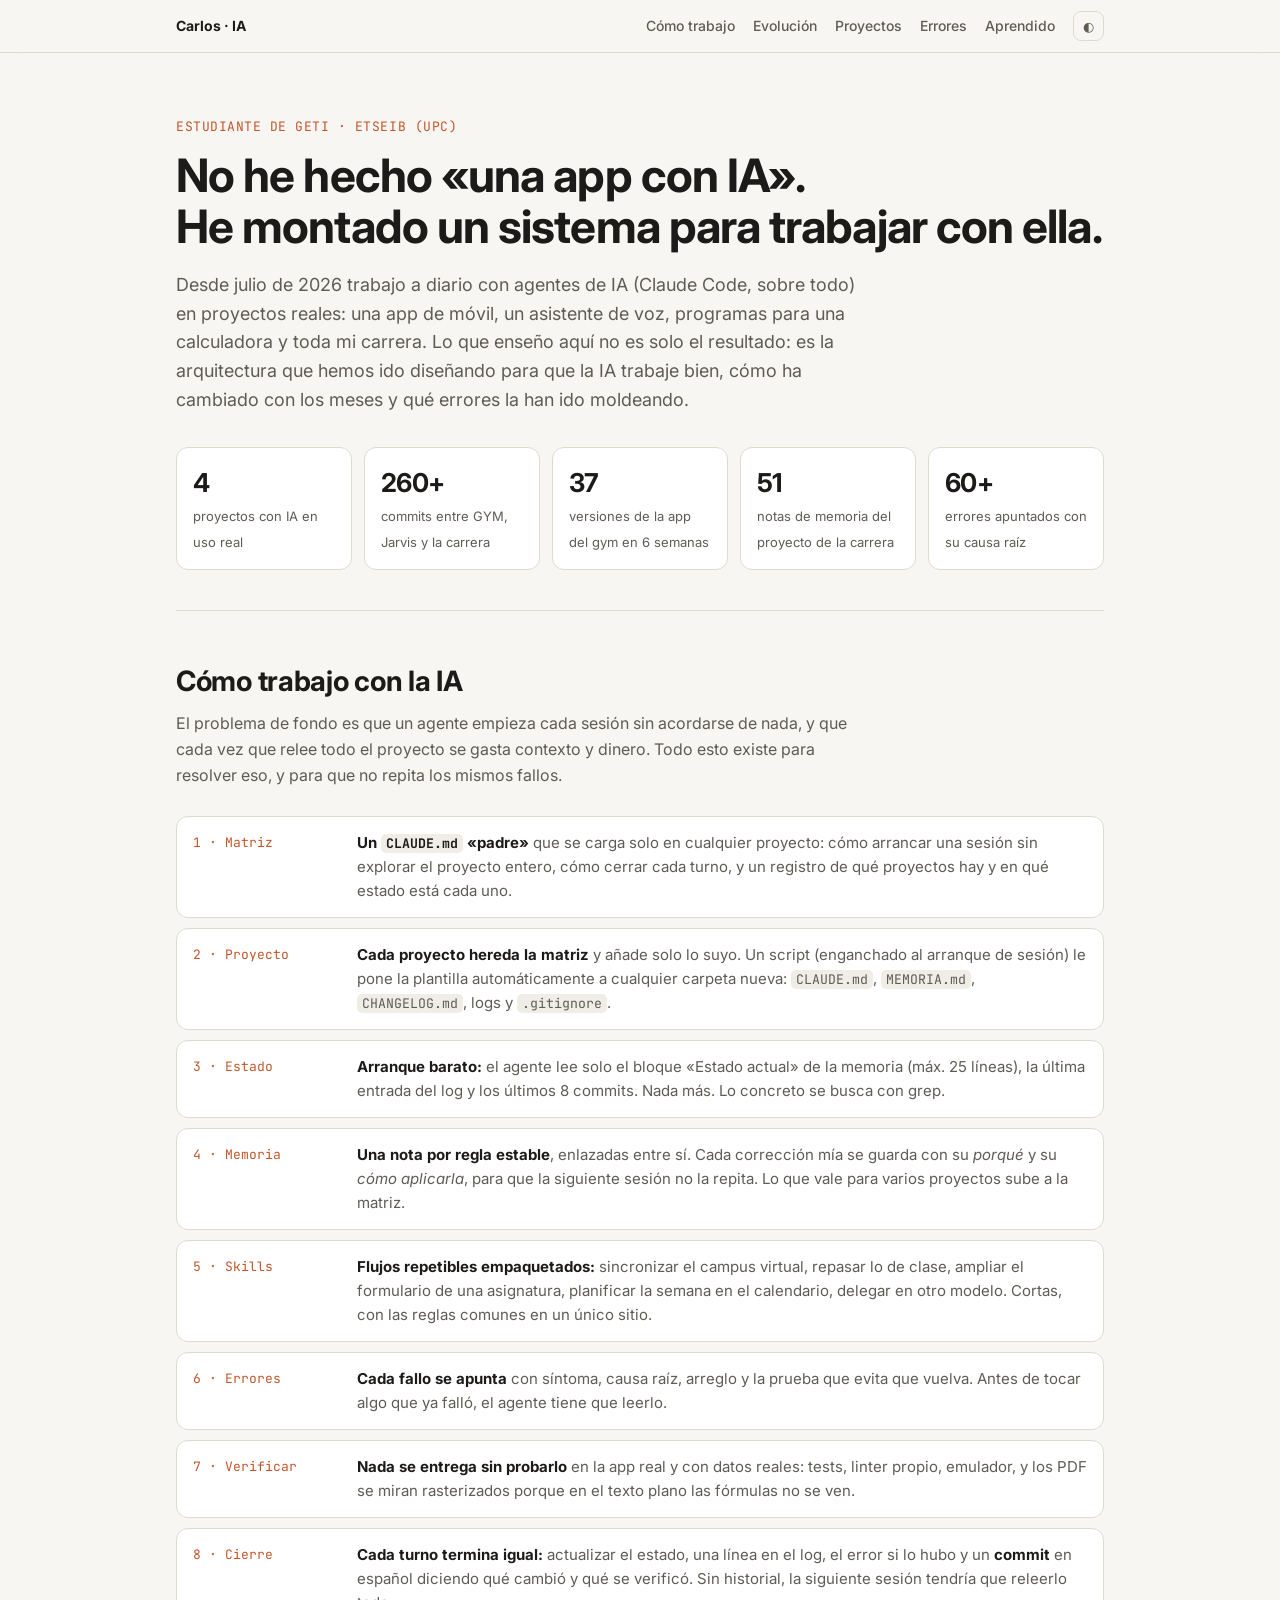
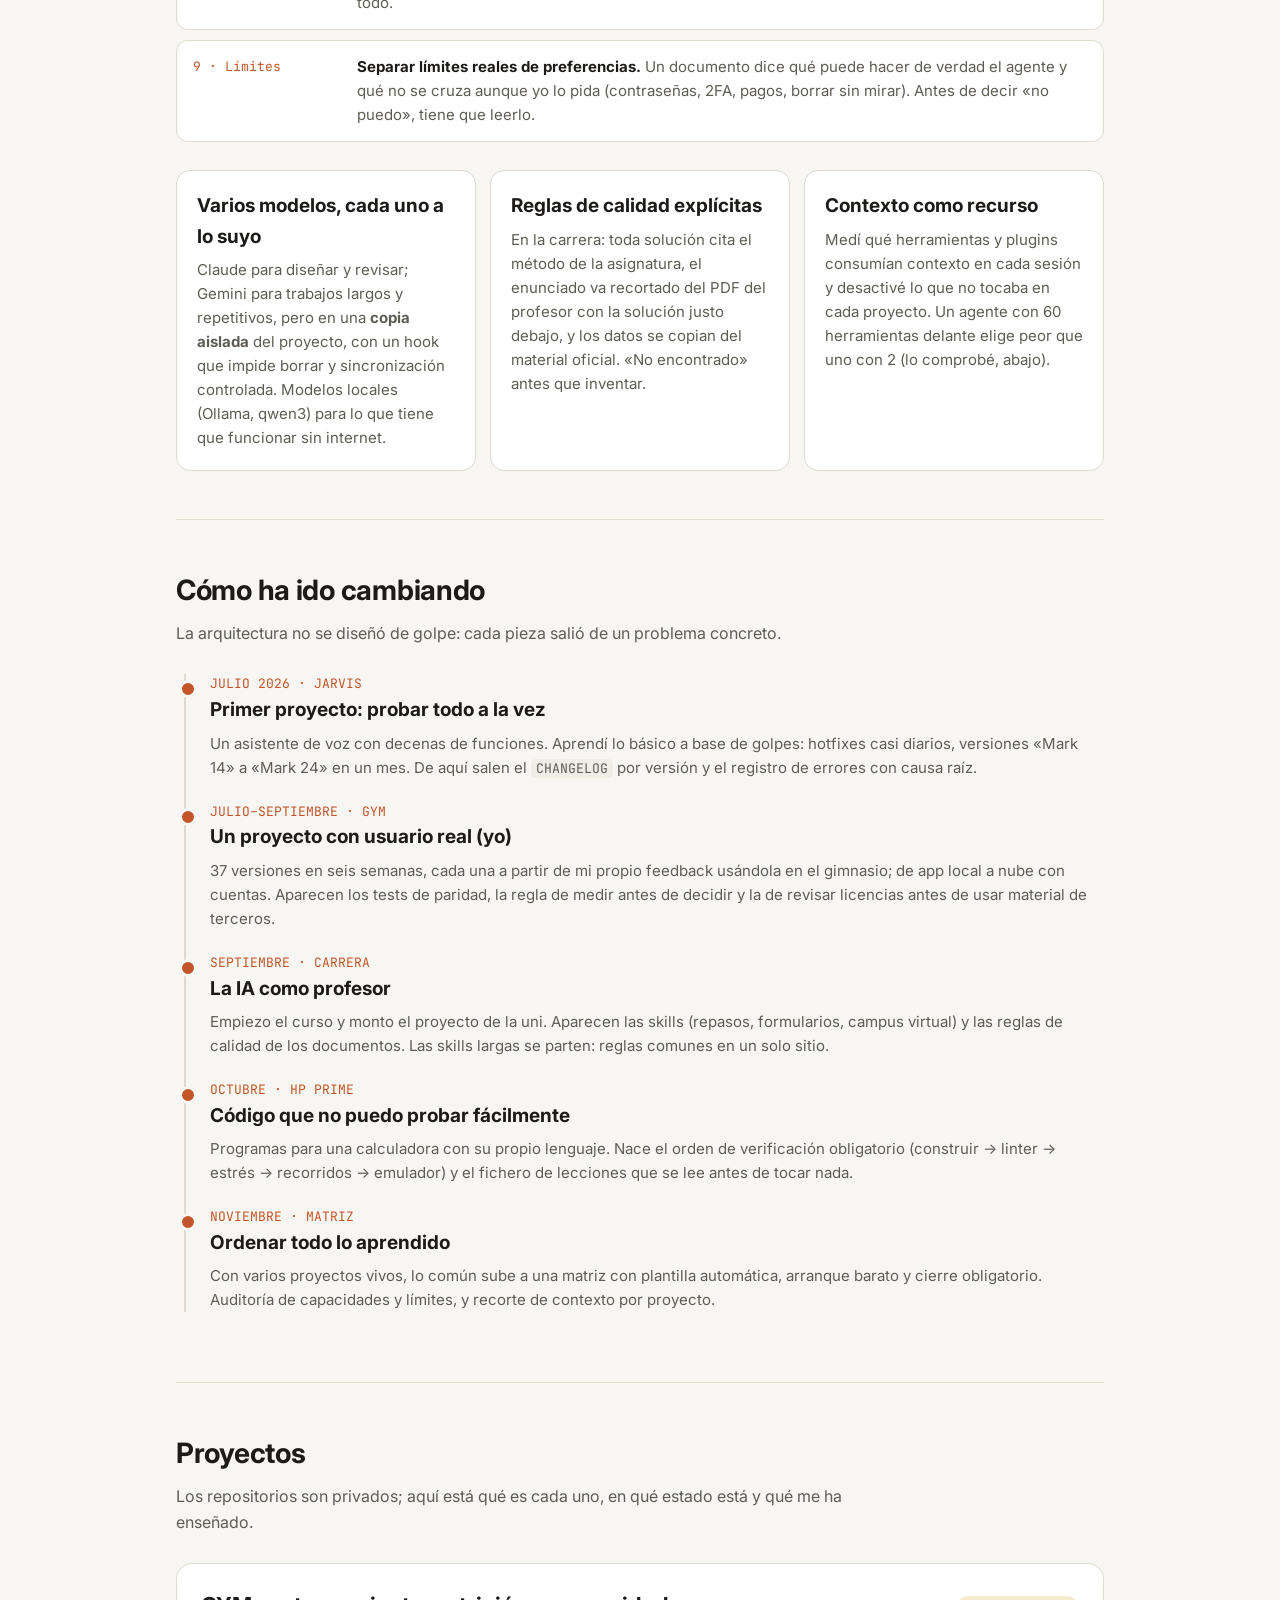
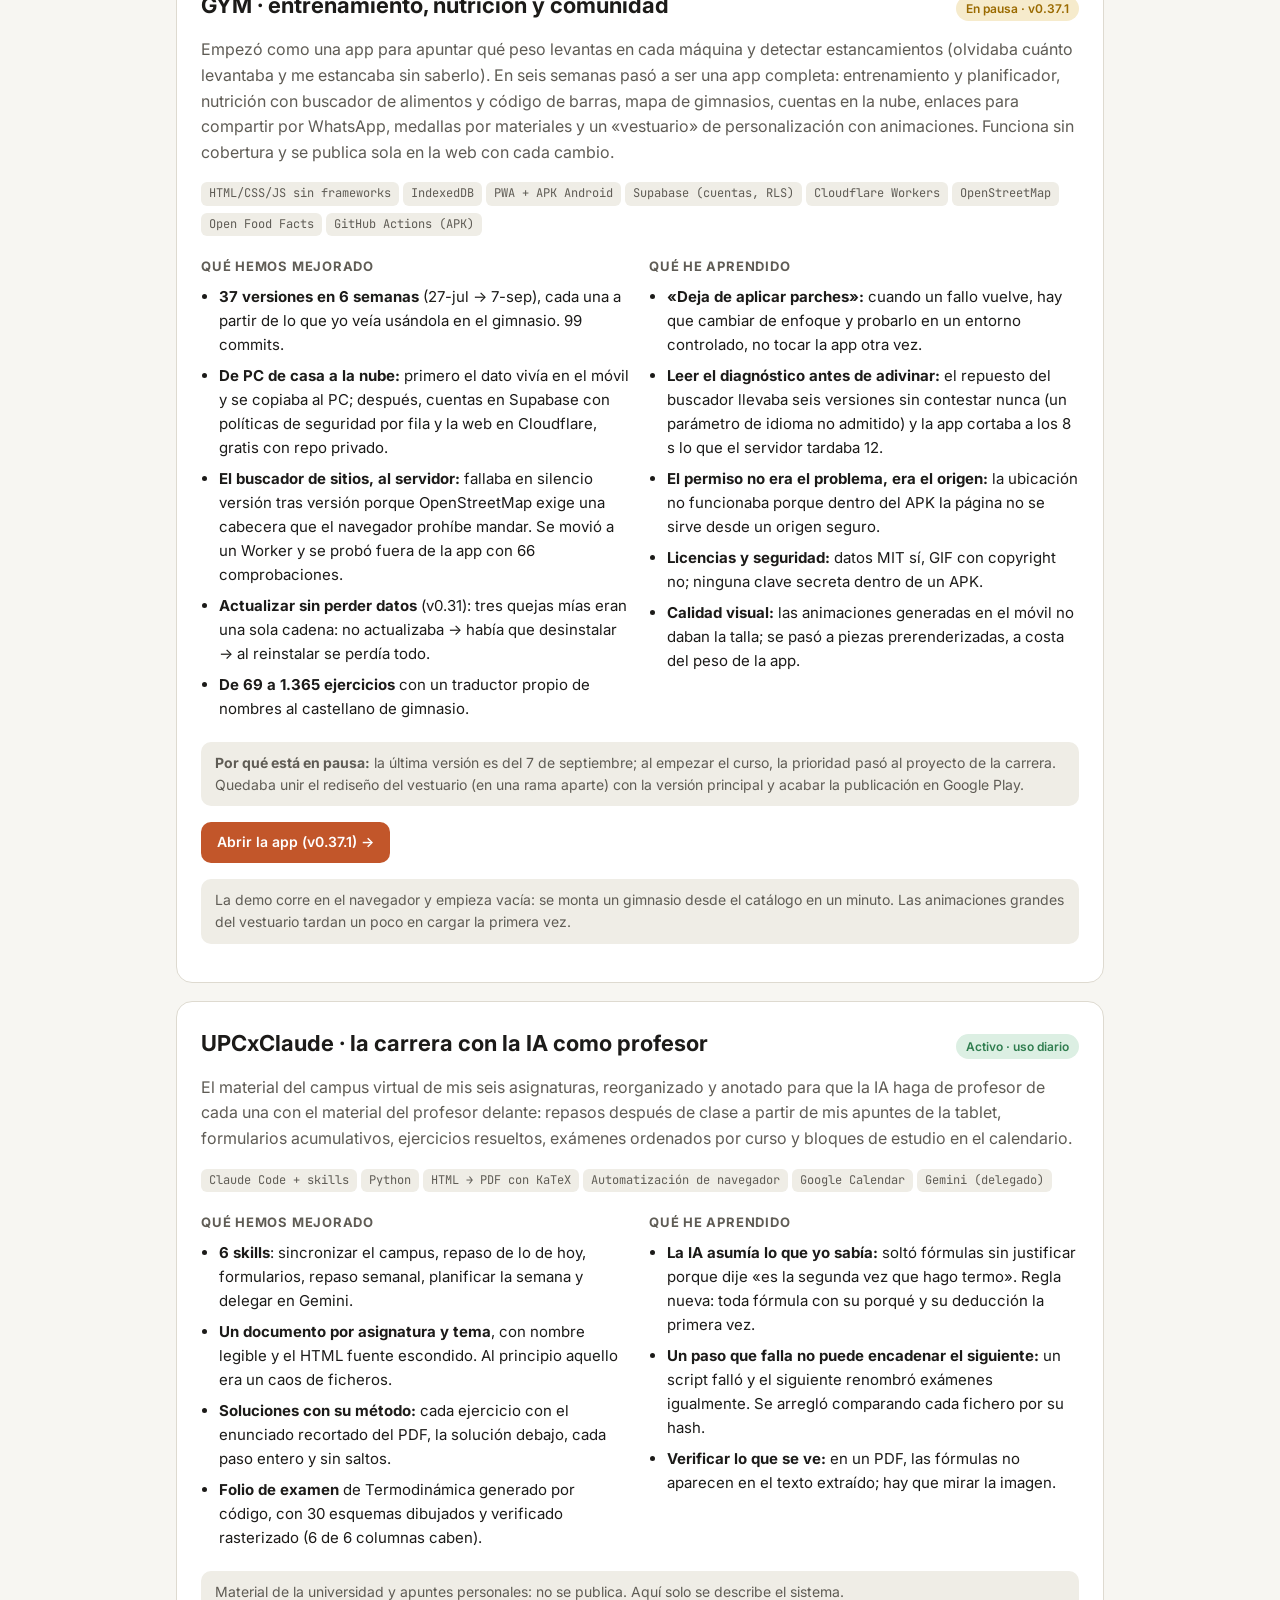
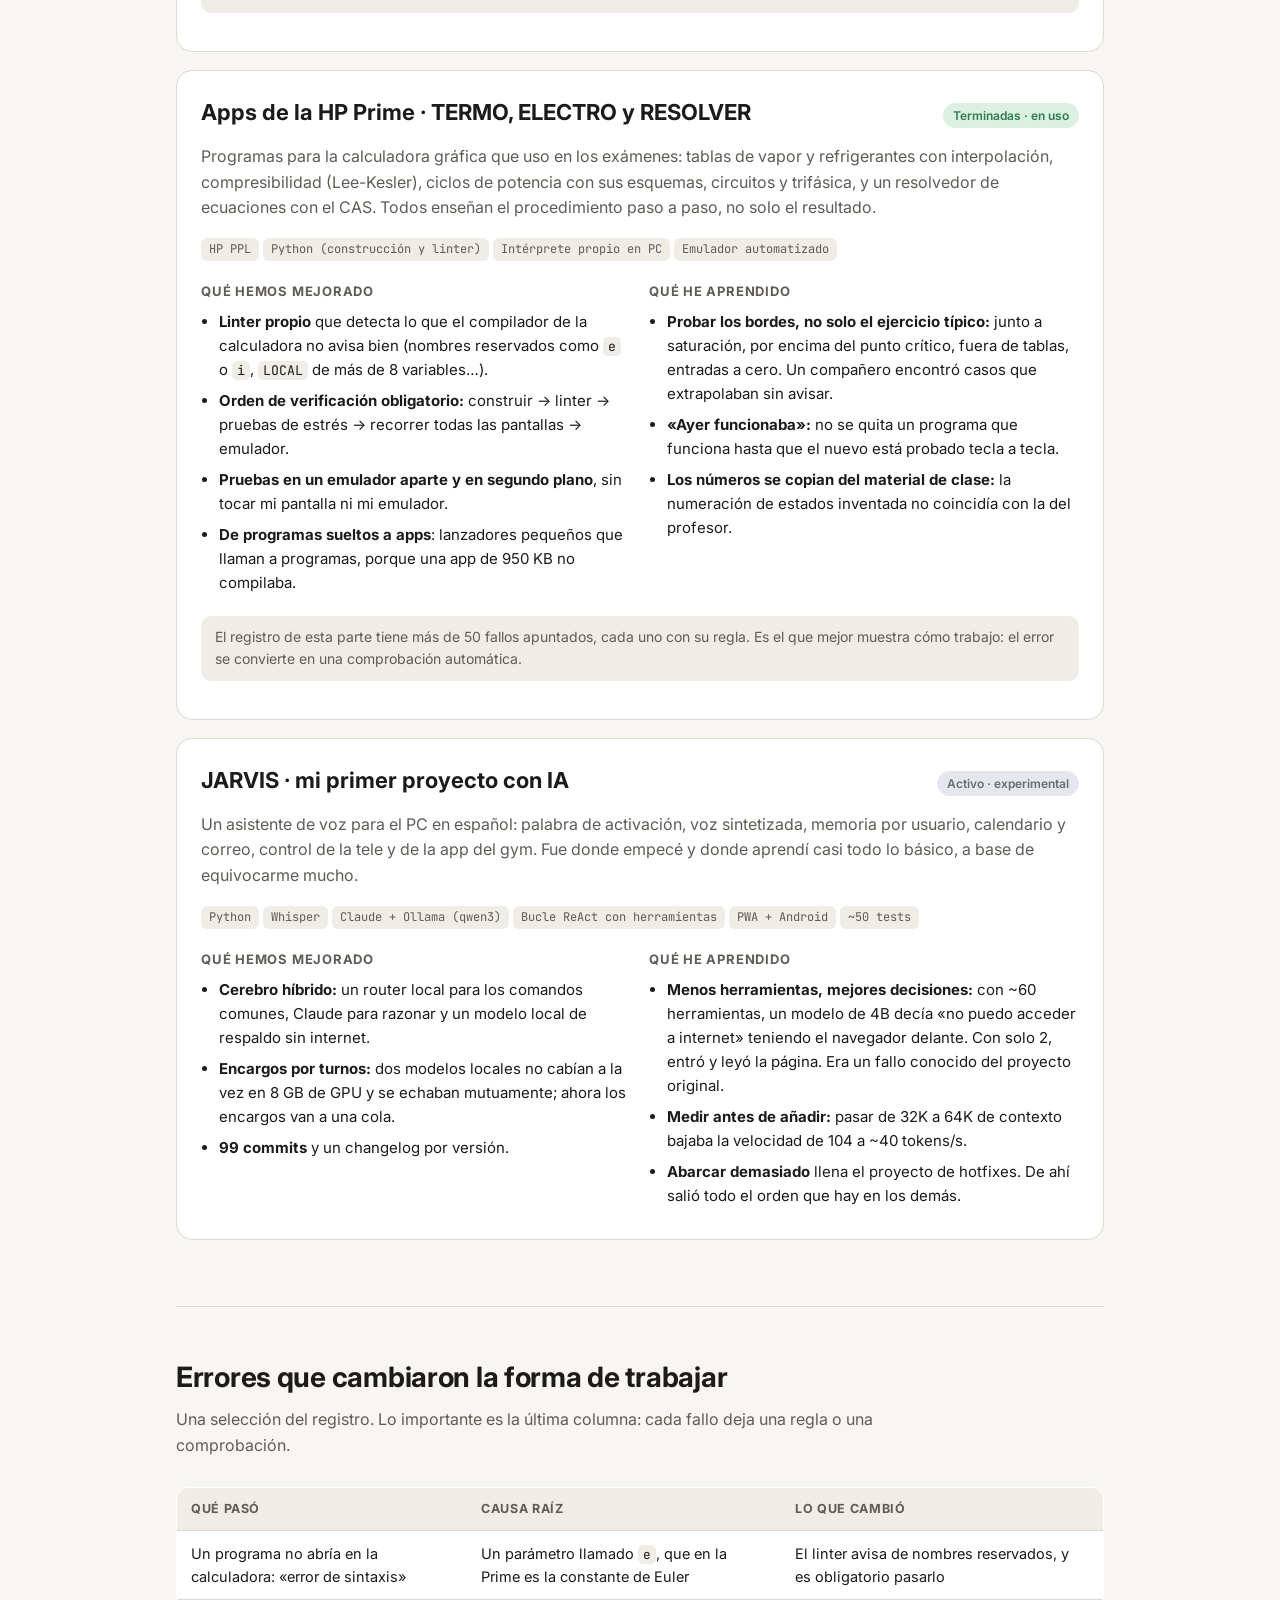
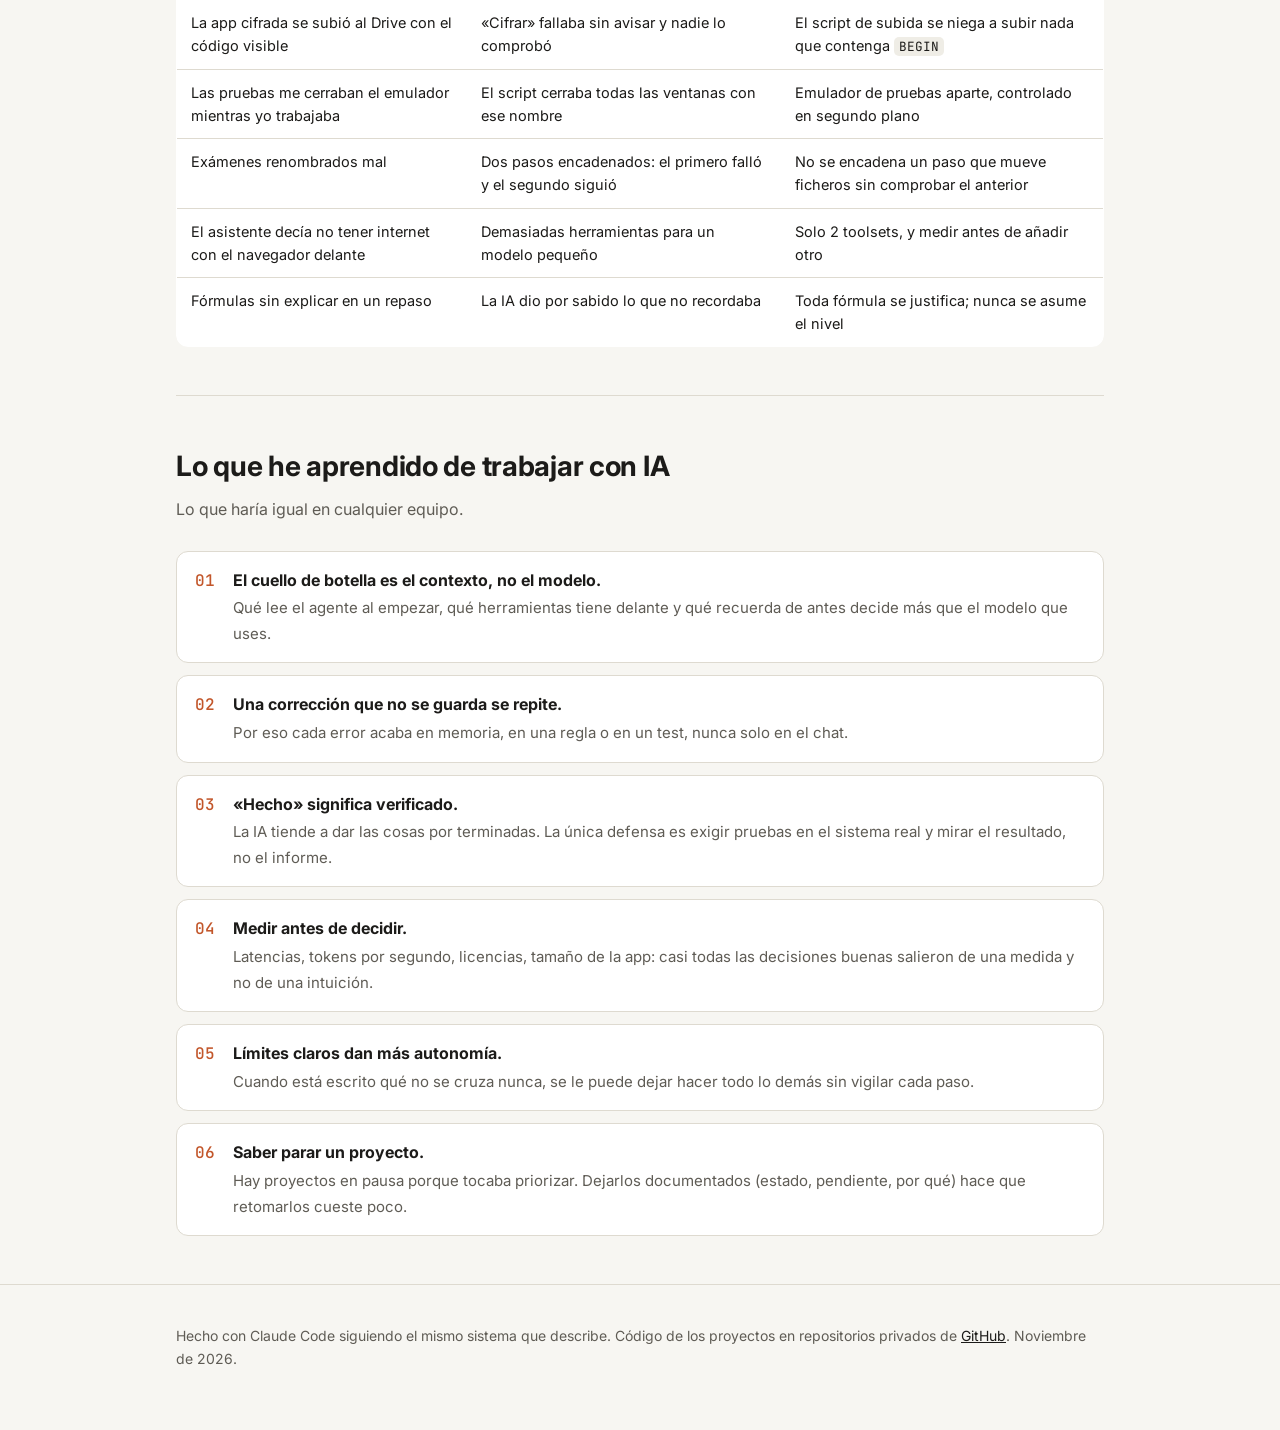
==== index.html @ 2d470b10 "Portfolio: nota de la demo GYM sin afirmar lo de las cuentas (no verificado) Co-Authored-By: Claude " ====
<!doctype html>
<html lang="es">
<head>
<meta charset="utf-8">
<meta name="viewport" content="width=device-width, initial-scale=1">
<title>Carlos · Trabajar con IA</title>
<meta name="description" content="Cómo trabajo con IA: la arquitectura que he montado con Claude, los proyectos que han salido de ella y lo que he aprendido de los errores.">
<link rel="preconnect" href="https://fonts.googleapis.com">
<link href="https://fonts.googleapis.com/css2?family=Inter:wght@400;500;600;700&family=JetBrains+Mono:wght@400;500&display=swap" rel="stylesheet">
<style>
:root{
  --bg:#f7f6f2;--surface:#ffffff;--surface2:#efede6;--text:#1c1b19;--muted:#5f5c55;
  --line:#dedad0;--accent:#c2562a;--accent-soft:#f6e3d8;--ok:#2f7d4f;--ok-soft:#dcefe3;
  --warn:#9a6a00;--warn-soft:#f6ebcc;--idle:#6b6b78;--idle-soft:#e6e6ee;
  --mono:'JetBrains Mono',ui-monospace,monospace;
}
@media (prefers-color-scheme:dark){:root:not([data-theme="light"]){
  --bg:#141413;--surface:#1d1c1a;--surface2:#262521;--text:#ecebe6;--muted:#a19d93;
  --line:#34322d;--accent:#e57c4c;--accent-soft:#3a2418;--ok:#6cc08f;--ok-soft:#1d3326;
  --warn:#e0b44c;--warn-soft:#3a2f12;--idle:#a5a5b4;--idle-soft:#2a2a33;}}
:root[data-theme="dark"]{
  --bg:#141413;--surface:#1d1c1a;--surface2:#262521;--text:#ecebe6;--muted:#a19d93;
  --line:#34322d;--accent:#e57c4c;--accent-soft:#3a2418;--ok:#6cc08f;--ok-soft:#1d3326;
  --warn:#e0b44c;--warn-soft:#3a2f12;--idle:#a5a5b4;--idle-soft:#2a2a33;}
*{box-sizing:border-box}
html{scroll-behavior:smooth}
body{margin:0;background:var(--bg);color:var(--text);font:16px/1.6 Inter,system-ui,sans-serif;-webkit-font-smoothing:antialiased}
.wrap{max-width:960px;margin:0 auto;padding:0 16px}
nav{position:sticky;top:0;z-index:5;background:color-mix(in srgb,var(--bg) 88%,transparent);backdrop-filter:blur(8px);border-bottom:1px solid var(--line)}
nav .wrap{display:flex;gap:18px;align-items:center;height:52px;overflow-x:auto;white-space:nowrap}
nav a{color:var(--muted);text-decoration:none;font-size:14px;font-weight:500}
nav a:hover{color:var(--text)}
nav .brand{color:var(--text);font-weight:700;margin-right:auto}
header{padding:64px 0 40px}
.kicker{font-family:var(--mono);font-size:13px;color:var(--accent);letter-spacing:.04em}
h1{font-size:clamp(30px,5vw,46px);line-height:1.12;margin:12px 0 18px;letter-spacing:-.02em}
h2{font-size:28px;letter-spacing:-.01em;margin:0 0 8px}
h3{font-size:19px;margin:0 0 6px}
.lead{font-size:18px;color:var(--muted);max-width:680px}
section{padding:48px 0;border-top:1px solid var(--line)}
.sub{color:var(--muted);margin:0 0 28px;max-width:700px}
.stats{display:grid;grid-template-columns:repeat(auto-fit,minmax(150px,1fr));gap:12px;margin-top:32px}
.stat{background:var(--surface);border:1px solid var(--line);border-radius:12px;padding:14px 16px}
.stat b{display:block;font-size:26px;letter-spacing:-.02em}
.stat span{font-size:13px;color:var(--muted)}
.grid{display:grid;grid-template-columns:repeat(auto-fit,minmax(270px,1fr));gap:14px}
.card{background:var(--surface);border:1px solid var(--line);border-radius:14px;padding:20px}
.card p{margin:6px 0 0;color:var(--muted);font-size:15px}
.tag{display:inline-block;font-family:var(--mono);font-size:12px;padding:2px 8px;border-radius:6px;background:var(--surface2);color:var(--muted);margin:0 4px 4px 0}
.pill{display:inline-block;font-size:12px;font-weight:600;padding:3px 10px;border-radius:99px}
.pill.ok{background:var(--ok-soft);color:var(--ok)}
.pill.warn{background:var(--warn-soft);color:var(--warn)}
.pill.idle{background:var(--idle-soft);color:var(--idle)}
code{font-family:var(--mono);font-size:.88em;background:var(--surface2);padding:1px 5px;border-radius:5px}
/* diagrama */
.arch{display:grid;gap:10px;margin:8px 0 28px}
.layer{display:grid;grid-template-columns:150px 1fr;gap:14px;align-items:start;background:var(--surface);border:1px solid var(--line);border-radius:12px;padding:14px 16px}
.layer .lbl{font-family:var(--mono);font-size:13px;color:var(--accent);padding-top:2px}
.layer p{margin:0;font-size:15px;color:var(--muted)}
.layer p b{color:var(--text)}
@media (max-width:620px){.layer{grid-template-columns:1fr;gap:4px}}
/* proyectos */
.proj{background:var(--surface);border:1px solid var(--line);border-radius:16px;padding:24px;margin-bottom:18px}
.proj-head{display:flex;flex-wrap:wrap;gap:10px;align-items:center;justify-content:space-between;margin-bottom:8px}
.proj-head h3{font-size:22px}
.proj .what{color:var(--muted);margin:4px 0 14px}
.cols{display:grid;grid-template-columns:1fr 1fr;gap:18px;margin-top:16px}
@media (max-width:720px){.cols{grid-template-columns:1fr}}
.cols h4{font-size:13px;text-transform:uppercase;letter-spacing:.06em;color:var(--muted);margin:0 0 8px}
.cols ul{margin:0;padding-left:18px;font-size:15px}
.cols li{margin-bottom:7px}
.btn{display:inline-flex;align-items:center;gap:8px;background:var(--accent);color:#fff;text-decoration:none;font-weight:600;font-size:14px;padding:9px 16px;border-radius:10px}
.btn:hover{filter:brightness(1.07)}
.note{font-size:14px;color:var(--muted);background:var(--surface2);border-radius:10px;padding:10px 14px;margin-top:14px}
/* timeline */
.tl{position:relative;margin-left:8px;padding-left:24px;border-left:2px solid var(--line)}
.tl .ev{position:relative;margin-bottom:22px}
.tl .ev::before{content:"";position:absolute;left:-31px;top:6px;width:12px;height:12px;border-radius:50%;background:var(--accent);border:3px solid var(--bg)}
.tl .when{font-family:var(--mono);font-size:13px;color:var(--accent)}
.tl .ev p{margin:2px 0 0;color:var(--muted);font-size:15px}
/* errores */
table{width:100%;border-collapse:collapse;font-size:14.5px;background:var(--surface);border:1px solid var(--line);border-radius:12px;overflow:hidden}
th,td{text-align:left;padding:11px 14px;border-bottom:1px solid var(--line);vertical-align:top}
th{background:var(--surface2);font-size:12.5px;text-transform:uppercase;letter-spacing:.05em;color:var(--muted)}
tr:last-child td{border-bottom:0}
.tablewrap{overflow-x:auto;border-radius:12px}
.lessons{counter-reset:l;display:grid;gap:12px}
.lesson{counter-increment:l;background:var(--surface);border:1px solid var(--line);border-radius:12px;padding:16px 18px 16px 56px;position:relative}
.lesson::before{content:counter(l,decimal-leading-zero);position:absolute;left:18px;top:16px;font-family:var(--mono);color:var(--accent);font-weight:500}
.lesson b{display:block;margin-bottom:2px}
.lesson span{color:var(--muted);font-size:15px}
footer{padding:40px 0 60px;border-top:1px solid var(--line);color:var(--muted);font-size:14px}
footer a{color:var(--text)}
.theme{background:none;border:1px solid var(--line);color:var(--muted);border-radius:8px;padding:4px 9px;cursor:pointer;font:inherit;font-size:13px}
</style>
</head>
<body>
<nav><div class="wrap">
  <a class="brand" href="#">Carlos · IA</a>
  <a href="#como">Cómo trabajo</a>
  <a href="#evolucion">Evolución</a>
  <a href="#proyectos">Proyectos</a>
  <a href="#errores">Errores</a>
  <a href="#aprendido">Aprendido</a>
  <button class="theme" id="theme" aria-label="Cambiar tema">◐</button>
</div></nav>

<div class="wrap">
<header>
  <div class="kicker">ESTUDIANTE DE GETI · ETSEIB (UPC)</div>
  <h1>No he hecho «una app con IA».<br>He montado un sistema para trabajar con ella.</h1>
  <p class="lead">Desde julio de 2026 trabajo a diario con agentes de IA (Claude Code, sobre todo) en proyectos reales: una app de móvil, un asistente de voz, programas para una calculadora y toda mi carrera. Lo que enseño aquí no es solo el resultado: es la arquitectura que hemos ido diseñando para que la IA trabaje bien, cómo ha cambiado con los meses y qué errores la han ido moldeando.</p>
  <div class="stats">
    <div class="stat"><b>4</b><span>proyectos con IA en uso real</span></div>
    <div class="stat"><b>260+</b><span>commits entre GYM, Jarvis y la carrera</span></div>
    <div class="stat"><b>37</b><span>versiones de la app del gym en 6 semanas</span></div>
    <div class="stat"><b>51</b><span>notas de memoria del proyecto de la carrera</span></div>
    <div class="stat"><b>60+</b><span>errores apuntados con su causa raíz</span></div>
  </div>
</header>

<section id="como">
  <h2>Cómo trabajo con la IA</h2>
  <p class="sub">El problema de fondo es que un agente empieza cada sesión sin acordarse de nada, y que cada vez que relee todo el proyecto se gasta contexto y dinero. Todo esto existe para resolver eso, y para que no repita los mismos fallos.</p>

  <div class="arch">
    <div class="layer"><div class="lbl">1 · Matriz</div><p><b>Un <code>CLAUDE.md</code> «padre»</b> que se carga solo en cualquier proyecto: cómo arrancar una sesión sin explorar el proyecto entero, cómo cerrar cada turno, y un registro de qué proyectos hay y en qué estado está cada uno.</p></div>
    <div class="layer"><div class="lbl">2 · Proyecto</div><p><b>Cada proyecto hereda la matriz</b> y añade solo lo suyo. Un script (enganchado al arranque de sesión) le pone la plantilla automáticamente a cualquier carpeta nueva: <code>CLAUDE.md</code>, <code>MEMORIA.md</code>, <code>CHANGELOG.md</code>, logs y <code>.gitignore</code>.</p></div>
    <div class="layer"><div class="lbl">3 · Estado</div><p><b>Arranque barato:</b> el agente lee solo el bloque «Estado actual» de la memoria (máx. 25 líneas), la última entrada del log y los últimos 8 commits. Nada más. Lo concreto se busca con grep.</p></div>
    <div class="layer"><div class="lbl">4 · Memoria</div><p><b>Una nota por regla estable</b>, enlazadas entre sí. Cada corrección mía se guarda con su <i>porqué</i> y su <i>cómo aplicarla</i>, para que la siguiente sesión no la repita. Lo que vale para varios proyectos sube a la matriz.</p></div>
    <div class="layer"><div class="lbl">5 · Skills</div><p><b>Flujos repetibles empaquetados:</b> sincronizar el campus virtual, repasar lo de clase, ampliar el formulario de una asignatura, planificar la semana en el calendario, delegar en otro modelo. Cortas, con las reglas comunes en un único sitio.</p></div>
    <div class="layer"><div class="lbl">6 · Errores</div><p><b>Cada fallo se apunta</b> con síntoma, causa raíz, arreglo y la prueba que evita que vuelva. Antes de tocar algo que ya falló, el agente tiene que leerlo.</p></div>
    <div class="layer"><div class="lbl">7 · Verificar</div><p><b>Nada se entrega sin probarlo</b> en la app real y con datos reales: tests, linter propio, emulador, y los PDF se miran rasterizados porque en el texto plano las fórmulas no se ven.</p></div>
    <div class="layer"><div class="lbl">8 · Cierre</div><p><b>Cada turno termina igual:</b> actualizar el estado, una línea en el log, el error si lo hubo y un <b>commit</b> en español diciendo qué cambió y qué se verificó. Sin historial, la siguiente sesión tendría que releerlo todo.</p></div>
    <div class="layer"><div class="lbl">9 · Límites</div><p><b>Separar límites reales de preferencias.</b> Un documento dice qué puede hacer de verdad el agente y qué no se cruza aunque yo lo pida (contraseñas, 2FA, pagos, borrar sin mirar). Antes de decir «no puedo», tiene que leerlo.</p></div>
  </div>

  <div class="grid">
    <div class="card"><h3>Varios modelos, cada uno a lo suyo</h3><p>Claude para diseñar y revisar; Gemini para trabajos largos y repetitivos, pero en una <b>copia aislada</b> del proyecto, con un hook que impide borrar y sincronización controlada. Modelos locales (Ollama, qwen3) para lo que tiene que funcionar sin internet.</p></div>
    <div class="card"><h3>Reglas de calidad explícitas</h3><p>En la carrera: toda solución cita el método de la asignatura, el enunciado va recortado del PDF del profesor con la solución justo debajo, y los datos se copian del material oficial. «No encontrado» antes que inventar.</p></div>
    <div class="card"><h3>Contexto como recurso</h3><p>Medí qué herramientas y plugins consumían contexto en cada sesión y desactivé lo que no tocaba en cada proyecto. Un agente con 60 herramientas delante elige peor que uno con 2 (lo comprobé, abajo).</p></div>
  </div>
</section>

<section id="evolucion">
  <h2>Cómo ha ido cambiando</h2>
  <p class="sub">La arquitectura no se diseñó de golpe: cada pieza salió de un problema concreto.</p>
  <div class="tl">
    <div class="ev"><div class="when">JULIO 2026 · JARVIS</div><h3>Primer proyecto: probar todo a la vez</h3><p>Un asistente de voz con decenas de funciones. Aprendí lo básico a base de golpes: hotfixes casi diarios, versiones «Mark 14» a «Mark 24» en un mes. De aquí salen el <code>CHANGELOG</code> por versión y el registro de errores con causa raíz.</p></div>
    <div class="ev"><div class="when">JULIO–SEPTIEMBRE · GYM</div><h3>Un proyecto con usuario real (yo)</h3><p>37 versiones en seis semanas, cada una a partir de mi propio feedback usándola en el gimnasio; de app local a nube con cuentas. Aparecen los tests de paridad, la regla de medir antes de decidir y la de revisar licencias antes de usar material de terceros.</p></div>
    <div class="ev"><div class="when">SEPTIEMBRE · CARRERA</div><h3>La IA como profesor</h3><p>Empiezo el curso y monto el proyecto de la uni. Aparecen las skills (repasos, formularios, campus virtual) y las reglas de calidad de los documentos. Las skills largas se parten: reglas comunes en un solo sitio.</p></div>
    <div class="ev"><div class="when">OCTUBRE · HP PRIME</div><h3>Código que no puedo probar fácilmente</h3><p>Programas para una calculadora con su propio lenguaje. Nace el orden de verificación obligatorio (construir → linter → estrés → recorridos → emulador) y el fichero de lecciones que se lee antes de tocar nada.</p></div>
    <div class="ev"><div class="when">NOVIEMBRE · MATRIZ</div><h3>Ordenar todo lo aprendido</h3><p>Con varios proyectos vivos, lo común sube a una matriz con plantilla automática, arranque barato y cierre obligatorio. Auditoría de capacidades y límites, y recorte de contexto por proyecto.</p></div>
  </div>
</section>

<section id="proyectos">
  <h2>Proyectos</h2>
  <p class="sub">Los repositorios son privados; aquí está qué es cada uno, en qué estado está y qué me ha enseñado.</p>

  <article class="proj">
    <div class="proj-head"><h3>GYM · entrenamiento, nutrición y comunidad</h3><span class="pill warn">En pausa · v0.37.1</span></div>
    <p class="what">Empezó como una app para apuntar qué peso levantas en cada máquina y detectar estancamientos (olvidaba cuánto levantaba y me estancaba sin saberlo). En seis semanas pasó a ser una app completa: entrenamiento y planificador, nutrición con buscador de alimentos y código de barras, mapa de gimnasios, cuentas en la nube, enlaces para compartir por WhatsApp, medallas por materiales y un «vestuario» de personalización con animaciones. Funciona sin cobertura y se publica sola en la web con cada cambio.</p>
    <div><span class="tag">HTML/CSS/JS sin frameworks</span><span class="tag">IndexedDB</span><span class="tag">PWA + APK Android</span><span class="tag">Supabase (cuentas, RLS)</span><span class="tag">Cloudflare Workers</span><span class="tag">OpenStreetMap</span><span class="tag">Open Food Facts</span><span class="tag">GitHub Actions (APK)</span></div>
    <div class="cols">
      <div><h4>Qué hemos mejorado</h4><ul>
        <li><b>37 versiones en 6 semanas</b> (27-jul → 7-sep), cada una a partir de lo que yo veía usándola en el gimnasio. 99 commits.</li>
        <li><b>De PC de casa a la nube:</b> primero el dato vivía en el móvil y se copiaba al PC; después, cuentas en Supabase con políticas de seguridad por fila y la web en Cloudflare, gratis con repo privado.</li>
        <li><b>El buscador de sitios, al servidor:</b> fallaba en silencio versión tras versión porque OpenStreetMap exige una cabecera que el navegador prohíbe mandar. Se movió a un Worker y se probó fuera de la app con 66 comprobaciones.</li>
        <li><b>Actualizar sin perder datos</b> (v0.31): tres quejas mías eran una sola cadena: no actualizaba → había que desinstalar → al reinstalar se perdía todo.</li>
        <li><b>De 69 a 1.365 ejercicios</b> con un traductor propio de nombres al castellano de gimnasio.</li>
      </ul></div>
      <div><h4>Qué he aprendido</h4><ul>
        <li><b>«Deja de aplicar parches»:</b> cuando un fallo vuelve, hay que cambiar de enfoque y probarlo en un entorno controlado, no tocar la app otra vez.</li>
        <li><b>Leer el diagnóstico antes de adivinar:</b> el repuesto del buscador llevaba seis versiones sin contestar nunca (un parámetro de idioma no admitido) y la app cortaba a los 8 s lo que el servidor tardaba 12.</li>
        <li><b>El permiso no era el problema, era el origen:</b> la ubicación no funcionaba porque dentro del APK la página no se sirve desde un origen seguro.</li>
        <li><b>Licencias y seguridad:</b> datos MIT sí, GIF con copyright no; ninguna clave secreta dentro de un APK.</li>
        <li><b>Calidad visual:</b> las animaciones generadas en el móvil no daban la talla; se pasó a piezas prerenderizadas, a costa del peso de la app.</li>
      </ul></div>
    </div>
    <p class="note"><b>Por qué está en pausa:</b> la última versión es del 7 de septiembre; al empezar el curso, la prioridad pasó al proyecto de la carrera. Quedaba unir el rediseño del vestuario (en una rama aparte) con la versión principal y acabar la publicación en Google Play.</p>
    <p style="margin-top:16px"><a class="btn" href="demo-gym/" target="_blank" rel="noopener">Abrir la app (v0.37.1) →</a></p>
    <p class="note">La demo corre en el navegador y empieza vacía: se monta un gimnasio desde el catálogo en un minuto. Las animaciones grandes del vestuario tardan un poco en cargar la primera vez.</p>
  </article>

  <article class="proj">
    <div class="proj-head"><h3>UPCxClaude · la carrera con la IA como profesor</h3><span class="pill ok">Activo · uso diario</span></div>
    <p class="what">El material del campus virtual de mis seis asignaturas, reorganizado y anotado para que la IA haga de profesor de cada una con el material del profesor delante: repasos después de clase a partir de mis apuntes de la tablet, formularios acumulativos, ejercicios resueltos, exámenes ordenados por curso y bloques de estudio en el calendario.</p>
    <div><span class="tag">Claude Code + skills</span><span class="tag">Python</span><span class="tag">HTML → PDF con KaTeX</span><span class="tag">Automatización de navegador</span><span class="tag">Google Calendar</span><span class="tag">Gemini (delegado)</span></div>
    <div class="cols">
      <div><h4>Qué hemos mejorado</h4><ul>
        <li><b>6 skills</b>: sincronizar el campus, repaso de lo de hoy, formularios, repaso semanal, planificar la semana y delegar en Gemini.</li>
        <li><b>Un documento por asignatura y tema</b>, con nombre legible y el HTML fuente escondido. Al principio aquello era un caos de ficheros.</li>
        <li><b>Soluciones con su método:</b> cada ejercicio con el enunciado recortado del PDF, la solución debajo, cada paso entero y sin saltos.</li>
        <li><b>Folio de examen</b> de Termodinámica generado por código, con 30 esquemas dibujados y verificado rasterizado (6 de 6 columnas caben).</li>
      </ul></div>
      <div><h4>Qué he aprendido</h4><ul>
        <li><b>La IA asumía lo que yo sabía:</b> soltó fórmulas sin justificar porque dije «es la segunda vez que hago termo». Regla nueva: toda fórmula con su porqué y su deducción la primera vez.</li>
        <li><b>Un paso que falla no puede encadenar el siguiente:</b> un script falló y el siguiente renombró exámenes igualmente. Se arregló comparando cada fichero por su hash.</li>
        <li><b>Verificar lo que se ve:</b> en un PDF, las fórmulas no aparecen en el texto extraído; hay que mirar la imagen.</li>
      </ul></div>
    </div>
    <p class="note">Material de la universidad y apuntes personales: no se publica. Aquí solo se describe el sistema.</p>
  </article>

  <article class="proj">
    <div class="proj-head"><h3>Apps de la HP Prime · TERMO, ELECTRO y RESOLVER</h3><span class="pill ok">Terminadas · en uso</span></div>
    <p class="what">Programas para la calculadora gráfica que uso en los exámenes: tablas de vapor y refrigerantes con interpolación, compresibilidad (Lee-Kesler), ciclos de potencia con sus esquemas, circuitos y trifásica, y un resolvedor de ecuaciones con el CAS. Todos enseñan el procedimiento paso a paso, no solo el resultado.</p>
    <div><span class="tag">HP PPL</span><span class="tag">Python (construcción y linter)</span><span class="tag">Intérprete propio en PC</span><span class="tag">Emulador automatizado</span></div>
    <div class="cols">
      <div><h4>Qué hemos mejorado</h4><ul>
        <li><b>Linter propio</b> que detecta lo que el compilador de la calculadora no avisa bien (nombres reservados como <code>e</code> o <code>i</code>, <code>LOCAL</code> de más de 8 variables…).</li>
        <li><b>Orden de verificación obligatorio:</b> construir → linter → pruebas de estrés → recorrer todas las pantallas → emulador.</li>
        <li><b>Pruebas en un emulador aparte y en segundo plano</b>, sin tocar mi pantalla ni mi emulador.</li>
        <li><b>De programas sueltos a apps</b>: lanzadores pequeños que llaman a programas, porque una app de 950 KB no compilaba.</li>
      </ul></div>
      <div><h4>Qué he aprendido</h4><ul>
        <li><b>Probar los bordes, no solo el ejercicio típico:</b> junto a saturación, por encima del punto crítico, fuera de tablas, entradas a cero. Un compañero encontró casos que extrapolaban sin avisar.</li>
        <li><b>«Ayer funcionaba»:</b> no se quita un programa que funciona hasta que el nuevo está probado tecla a tecla.</li>
        <li><b>Los números se copian del material de clase:</b> la numeración de estados inventada no coincidía con la del profesor.</li>
      </ul></div>
    </div>
    <p class="note">El registro de esta parte tiene más de 50 fallos apuntados, cada uno con su regla. Es el que mejor muestra cómo trabajo: el error se convierte en una comprobación automática.</p>
  </article>

  <article class="proj">
    <div class="proj-head"><h3>JARVIS · mi primer proyecto con IA</h3><span class="pill idle">Activo · experimental</span></div>
    <p class="what">Un asistente de voz para el PC en español: palabra de activación, voz sintetizada, memoria por usuario, calendario y correo, control de la tele y de la app del gym. Fue donde empecé y donde aprendí casi todo lo básico, a base de equivocarme mucho.</p>
    <div><span class="tag">Python</span><span class="tag">Whisper</span><span class="tag">Claude + Ollama (qwen3)</span><span class="tag">Bucle ReAct con herramientas</span><span class="tag">PWA + Android</span><span class="tag">~50 tests</span></div>
    <div class="cols">
      <div><h4>Qué hemos mejorado</h4><ul>
        <li><b>Cerebro híbrido:</b> un router local para los comandos comunes, Claude para razonar y un modelo local de respaldo sin internet.</li>
        <li><b>Encargos por turnos:</b> dos modelos locales no cabían a la vez en 8 GB de GPU y se echaban mutuamente; ahora los encargos van a una cola.</li>
        <li><b>99 commits</b> y un changelog por versión.</li>
      </ul></div>
      <div><h4>Qué he aprendido</h4><ul>
        <li><b>Menos herramientas, mejores decisiones:</b> con ~60 herramientas, un modelo de 4B decía «no puedo acceder a internet» teniendo el navegador delante. Con solo 2, entró y leyó la página. Era un fallo conocido del proyecto original.</li>
        <li><b>Medir antes de añadir:</b> pasar de 32K a 64K de contexto bajaba la velocidad de 104 a ~40 tokens/s.</li>
        <li><b>Abarcar demasiado</b> llena el proyecto de hotfixes. De ahí salió todo el orden que hay en los demás.</li>
      </ul></div>
    </div>
  </article>
</section>

<section id="errores">
  <h2>Errores que cambiaron la forma de trabajar</h2>
  <p class="sub">Una selección del registro. Lo importante es la última columna: cada fallo deja una regla o una comprobación.</p>
  <div class="tablewrap"><table>
    <thead><tr><th>Qué pasó</th><th>Causa raíz</th><th>Lo que cambió</th></tr></thead>
    <tbody>
      <tr><td>Un programa no abría en la calculadora: «error de sintaxis»</td><td>Un parámetro llamado <code>e</code>, que en la Prime es la constante de Euler</td><td>El linter avisa de nombres reservados, y es obligatorio pasarlo</td></tr>
      <tr><td>La app cifrada se subió al Drive con el código visible</td><td>«Cifrar» fallaba sin avisar y nadie lo comprobó</td><td>El script de subida se niega a subir nada que contenga <code>BEGIN</code></td></tr>
      <tr><td>Las pruebas me cerraban el emulador mientras yo trabajaba</td><td>El script cerraba todas las ventanas con ese nombre</td><td>Emulador de pruebas aparte, controlado en segundo plano</td></tr>
      <tr><td>Exámenes renombrados mal</td><td>Dos pasos encadenados: el primero falló y el segundo siguió</td><td>No se encadena un paso que mueve ficheros sin comprobar el anterior</td></tr>
      <tr><td>El asistente decía no tener internet con el navegador delante</td><td>Demasiadas herramientas para un modelo pequeño</td><td>Solo 2 toolsets, y medir antes de añadir otro</td></tr>
      <tr><td>Fórmulas sin explicar en un repaso</td><td>La IA dio por sabido lo que no recordaba</td><td>Toda fórmula se justifica; nunca se asume el nivel</td></tr>
    </tbody>
  </table></div>
</section>

<section id="aprendido">
  <h2>Lo que he aprendido de trabajar con IA</h2>
  <p class="sub">Lo que haría igual en cualquier equipo.</p>
  <div class="lessons">
    <div class="lesson"><b>El cuello de botella es el contexto, no el modelo.</b><span>Qué lee el agente al empezar, qué herramientas tiene delante y qué recuerda de antes decide más que el modelo que uses.</span></div>
    <div class="lesson"><b>Una corrección que no se guarda se repite.</b><span>Por eso cada error acaba en memoria, en una regla o en un test, nunca solo en el chat.</span></div>
    <div class="lesson"><b>«Hecho» significa verificado.</b><span>La IA tiende a dar las cosas por terminadas. La única defensa es exigir pruebas en el sistema real y mirar el resultado, no el informe.</span></div>
    <div class="lesson"><b>Medir antes de decidir.</b><span>Latencias, tokens por segundo, licencias, tamaño de la app: casi todas las decisiones buenas salieron de una medida y no de una intuición.</span></div>
    <div class="lesson"><b>Límites claros dan más autonomía.</b><span>Cuando está escrito qué no se cruza nunca, se le puede dejar hacer todo lo demás sin vigilar cada paso.</span></div>
    <div class="lesson"><b>Saber parar un proyecto.</b><span>Hay proyectos en pausa porque tocaba priorizar. Dejarlos documentados (estado, pendiente, por qué) hace que retomarlos cueste poco.</span></div>
  </div>
</section>
</div>

<footer><div class="wrap">
  Hecho con Claude Code siguiendo el mismo sistema que describe. Código de los proyectos en repositorios privados de
  <a href="https://github.com/carlosparmar2006-collab" target="_blank" rel="noopener">GitHub</a>. Noviembre de 2026.
</div></footer>

<script>
(function(){
  var b=document.getElementById('theme'),r=document.documentElement;
  try{var t=localStorage.getItem('tema');if(t)r.setAttribute('data-theme',t);}catch(e){}
  b.addEventListener('click',function(){
    var dark=r.getAttribute('data-theme')?r.getAttribute('data-theme')==='dark':matchMedia('(prefers-color-scheme: dark)').matches;
    var n=dark?'light':'dark';r.setAttribute('data-theme',n);
    try{localStorage.setItem('tema',n);}catch(e){}
  });
})();
</script>
</body>
</html>
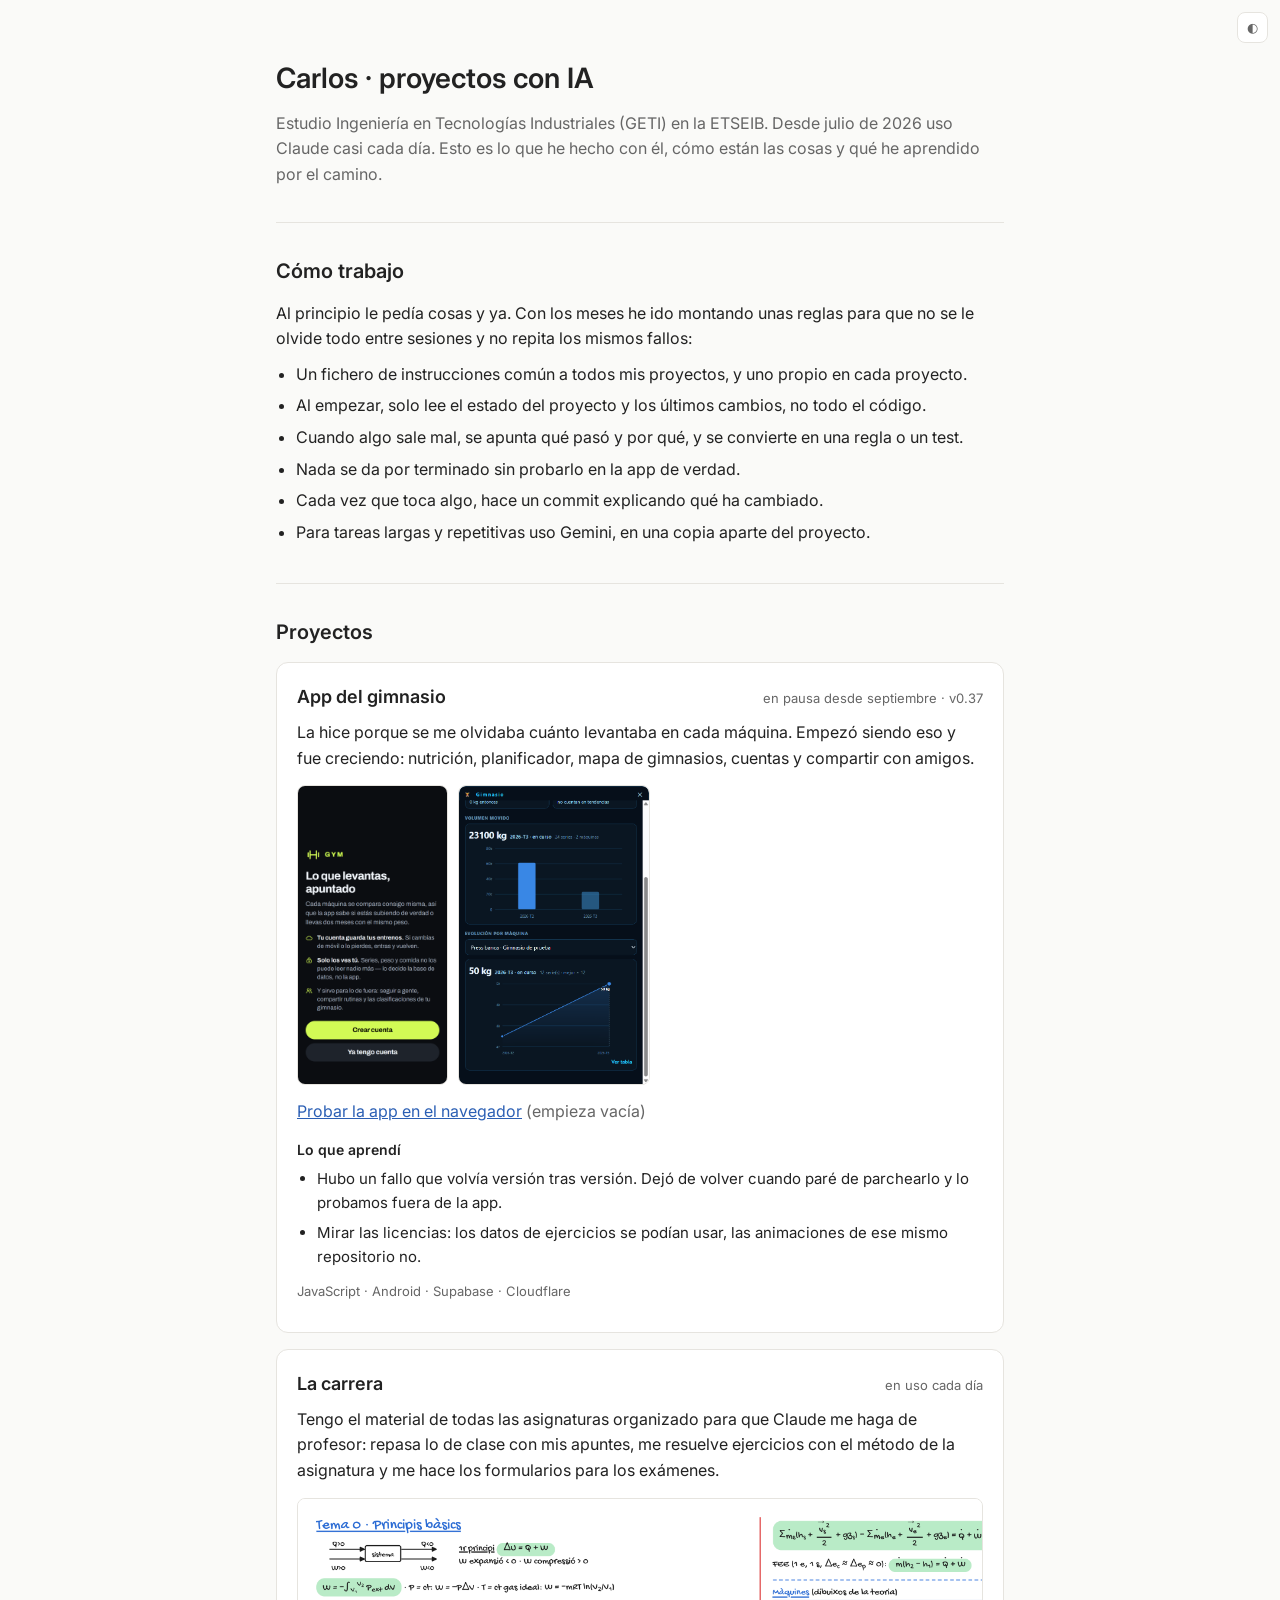
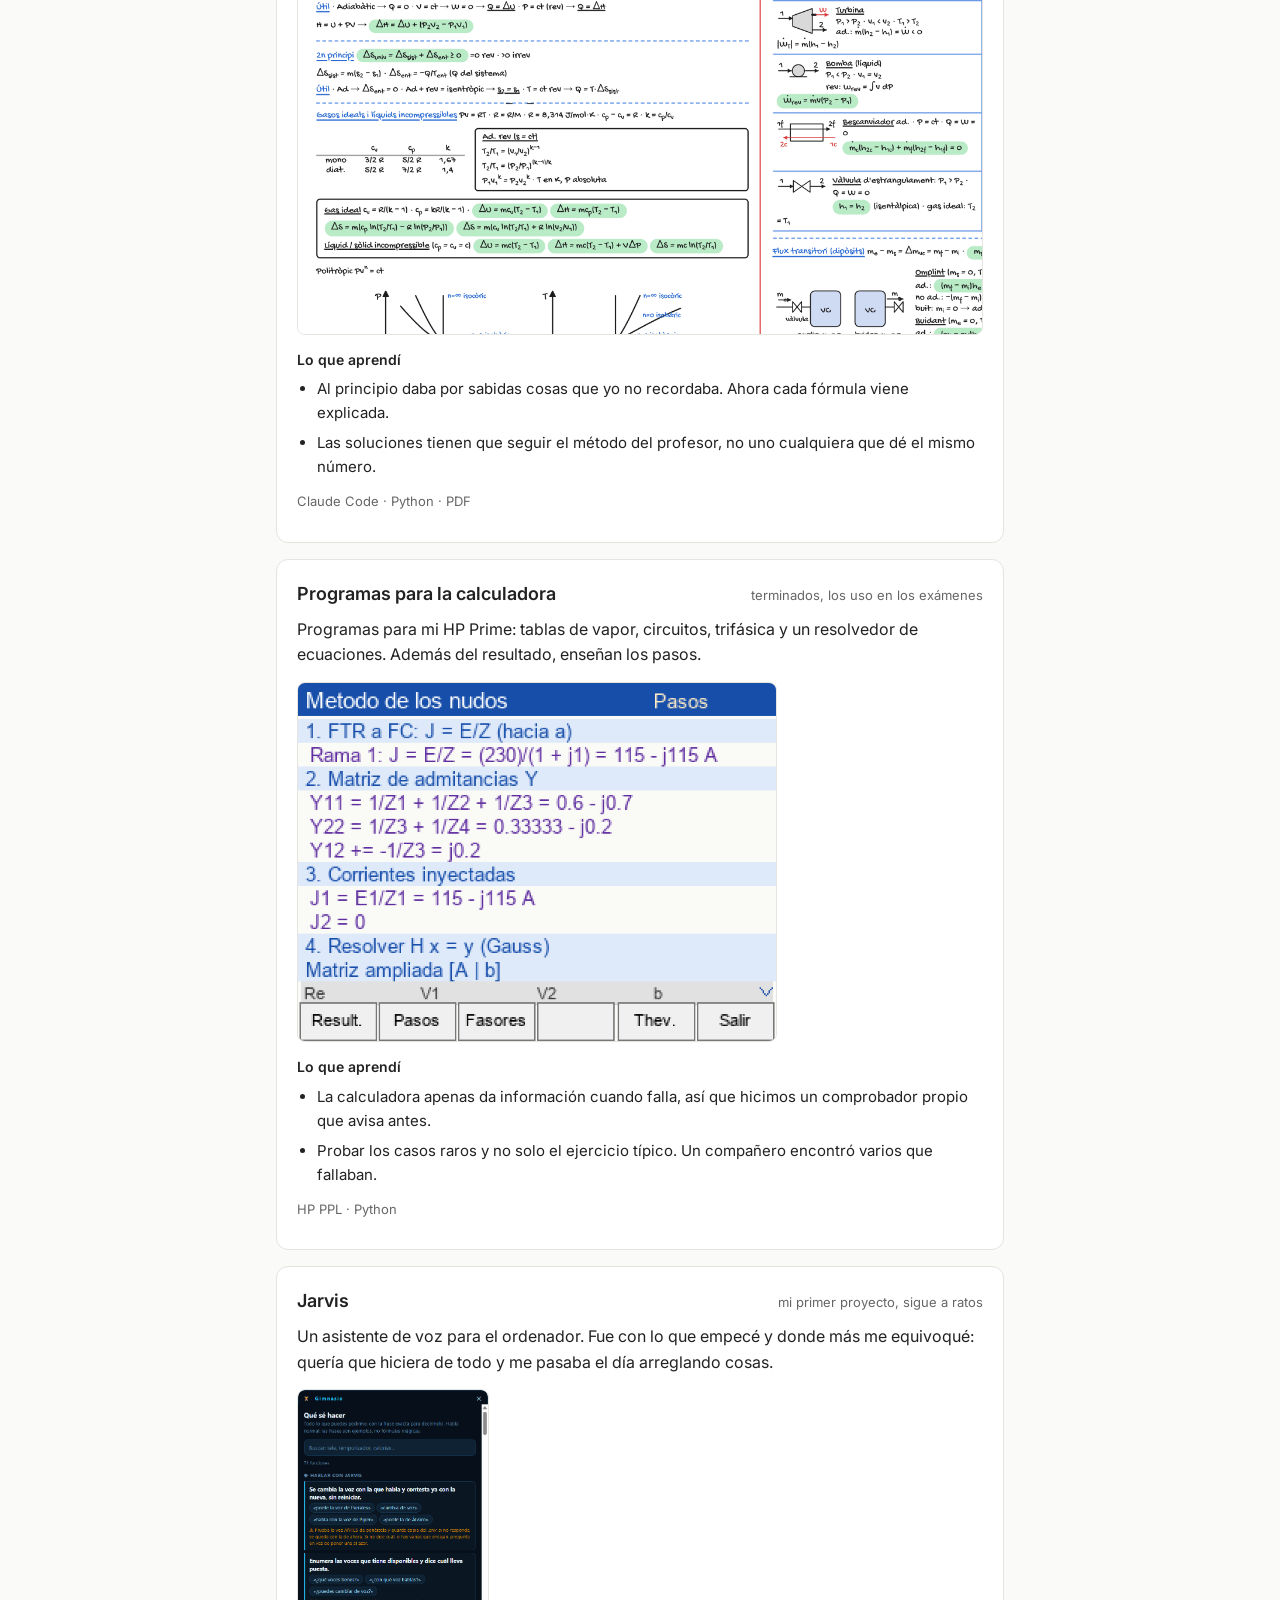
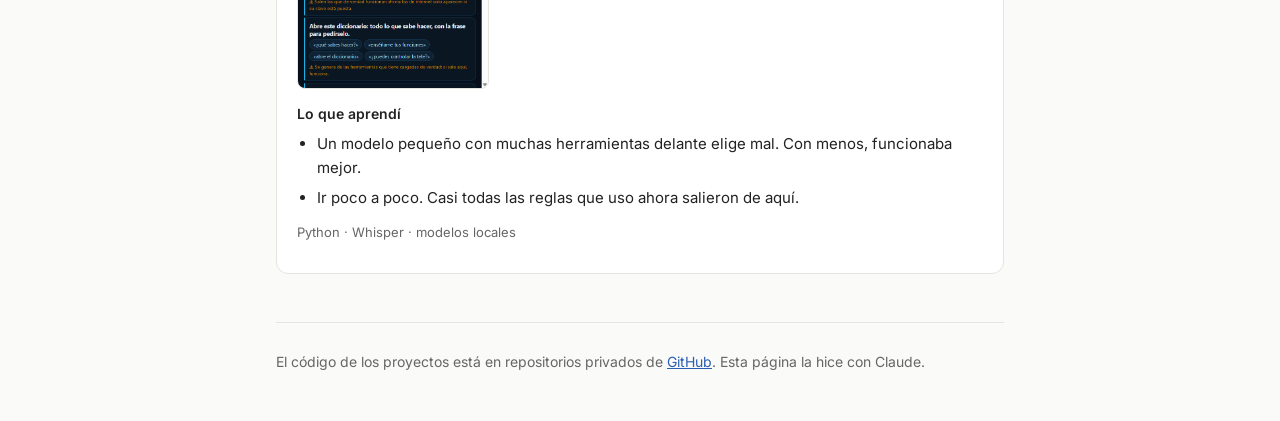
==== commit a98bdd70: "Portfolio rehecho: corto, sencillo y con fotos (GYM, carrera, calculadora, Jarvis); fuera el tono de" ====
--- a/index.html
+++ b/index.html
@@ -3,290 +3,124 @@
 <head>
 <meta charset="utf-8">
 <meta name="viewport" content="width=device-width, initial-scale=1">
-<title>Carlos · Trabajar con IA</title>
-<meta name="description" content="Cómo trabajo con IA: la arquitectura que he montado con Claude, los proyectos que han salido de ella y lo que he aprendido de los errores.">
+<title>Carlos · Proyectos con IA</title>
+<meta name="description" content="Lo que he hecho con Claude desde julio de 2026 y cómo trabajo con él.">
 <link rel="preconnect" href="https://fonts.googleapis.com">
-<link href="https://fonts.googleapis.com/css2?family=Inter:wght@400;500;600;700&family=JetBrains+Mono:wght@400;500&display=swap" rel="stylesheet">
+<link href="https://fonts.googleapis.com/css2?family=Inter:wght@400;500;600&display=swap" rel="stylesheet">
 <style>
-:root{
-  --bg:#f7f6f2;--surface:#ffffff;--surface2:#efede6;--text:#1c1b19;--muted:#5f5c55;
-  --line:#dedad0;--accent:#c2562a;--accent-soft:#f6e3d8;--ok:#2f7d4f;--ok-soft:#dcefe3;
-  --warn:#9a6a00;--warn-soft:#f6ebcc;--idle:#6b6b78;--idle-soft:#e6e6ee;
-  --mono:'JetBrains Mono',ui-monospace,monospace;
-}
-@media (prefers-color-scheme:dark){:root:not([data-theme="light"]){
-  --bg:#141413;--surface:#1d1c1a;--surface2:#262521;--text:#ecebe6;--muted:#a19d93;
-  --line:#34322d;--accent:#e57c4c;--accent-soft:#3a2418;--ok:#6cc08f;--ok-soft:#1d3326;
-  --warn:#e0b44c;--warn-soft:#3a2f12;--idle:#a5a5b4;--idle-soft:#2a2a33;}}
-:root[data-theme="dark"]{
-  --bg:#141413;--surface:#1d1c1a;--surface2:#262521;--text:#ecebe6;--muted:#a19d93;
-  --line:#34322d;--accent:#e57c4c;--accent-soft:#3a2418;--ok:#6cc08f;--ok-soft:#1d3326;
-  --warn:#e0b44c;--warn-soft:#3a2f12;--idle:#a5a5b4;--idle-soft:#2a2a33;}
+:root{--bg:#fafaf8;--card:#fff;--text:#222;--muted:#666;--line:#e6e4df;--link:#2b5fb4}
+@media (prefers-color-scheme:dark){:root:not([data-theme="light"]){--bg:#161616;--card:#1f1f1f;--text:#e8e8e6;--muted:#9d9d99;--line:#333;--link:#8ab4f8}}
+:root[data-theme="dark"]{--bg:#161616;--card:#1f1f1f;--text:#e8e8e6;--muted:#9d9d99;--line:#333;--link:#8ab4f8}
 *{box-sizing:border-box}
-html{scroll-behavior:smooth}
-body{margin:0;background:var(--bg);color:var(--text);font:16px/1.6 Inter,system-ui,sans-serif;-webkit-font-smoothing:antialiased}
-.wrap{max-width:960px;margin:0 auto;padding:0 16px}
-nav{position:sticky;top:0;z-index:5;background:color-mix(in srgb,var(--bg) 88%,transparent);backdrop-filter:blur(8px);border-bottom:1px solid var(--line)}
-nav .wrap{display:flex;gap:18px;align-items:center;height:52px;overflow-x:auto;white-space:nowrap}
-nav a{color:var(--muted);text-decoration:none;font-size:14px;font-weight:500}
-nav a:hover{color:var(--text)}
-nav .brand{color:var(--text);font-weight:700;margin-right:auto}
-header{padding:64px 0 40px}
-.kicker{font-family:var(--mono);font-size:13px;color:var(--accent);letter-spacing:.04em}
-h1{font-size:clamp(30px,5vw,46px);line-height:1.12;margin:12px 0 18px;letter-spacing:-.02em}
-h2{font-size:28px;letter-spacing:-.01em;margin:0 0 8px}
-h3{font-size:19px;margin:0 0 6px}
-.lead{font-size:18px;color:var(--muted);max-width:680px}
-section{padding:48px 0;border-top:1px solid var(--line)}
-.sub{color:var(--muted);margin:0 0 28px;max-width:700px}
-.stats{display:grid;grid-template-columns:repeat(auto-fit,minmax(150px,1fr));gap:12px;margin-top:32px}
-.stat{background:var(--surface);border:1px solid var(--line);border-radius:12px;padding:14px 16px}
-.stat b{display:block;font-size:26px;letter-spacing:-.02em}
-.stat span{font-size:13px;color:var(--muted)}
-.grid{display:grid;grid-template-columns:repeat(auto-fit,minmax(270px,1fr));gap:14px}
-.card{background:var(--surface);border:1px solid var(--line);border-radius:14px;padding:20px}
-.card p{margin:6px 0 0;color:var(--muted);font-size:15px}
-.tag{display:inline-block;font-family:var(--mono);font-size:12px;padding:2px 8px;border-radius:6px;background:var(--surface2);color:var(--muted);margin:0 4px 4px 0}
-.pill{display:inline-block;font-size:12px;font-weight:600;padding:3px 10px;border-radius:99px}
-.pill.ok{background:var(--ok-soft);color:var(--ok)}
-.pill.warn{background:var(--warn-soft);color:var(--warn)}
-.pill.idle{background:var(--idle-soft);color:var(--idle)}
-code{font-family:var(--mono);font-size:.88em;background:var(--surface2);padding:1px 5px;border-radius:5px}
-/* diagrama */
-.arch{display:grid;gap:10px;margin:8px 0 28px}
-.layer{display:grid;grid-template-columns:150px 1fr;gap:14px;align-items:start;background:var(--surface);border:1px solid var(--line);border-radius:12px;padding:14px 16px}
-.layer .lbl{font-family:var(--mono);font-size:13px;color:var(--accent);padding-top:2px}
-.layer p{margin:0;font-size:15px;color:var(--muted)}
-.layer p b{color:var(--text)}
-@media (max-width:620px){.layer{grid-template-columns:1fr;gap:4px}}
-/* proyectos */
-.proj{background:var(--surface);border:1px solid var(--line);border-radius:16px;padding:24px;margin-bottom:18px}
-.proj-head{display:flex;flex-wrap:wrap;gap:10px;align-items:center;justify-content:space-between;margin-bottom:8px}
-.proj-head h3{font-size:22px}
-.proj .what{color:var(--muted);margin:4px 0 14px}
-.cols{display:grid;grid-template-columns:1fr 1fr;gap:18px;margin-top:16px}
-@media (max-width:720px){.cols{grid-template-columns:1fr}}
-.cols h4{font-size:13px;text-transform:uppercase;letter-spacing:.06em;color:var(--muted);margin:0 0 8px}
-.cols ul{margin:0;padding-left:18px;font-size:15px}
-.cols li{margin-bottom:7px}
-.btn{display:inline-flex;align-items:center;gap:8px;background:var(--accent);color:#fff;text-decoration:none;font-weight:600;font-size:14px;padding:9px 16px;border-radius:10px}
-.btn:hover{filter:brightness(1.07)}
-.note{font-size:14px;color:var(--muted);background:var(--surface2);border-radius:10px;padding:10px 14px;margin-top:14px}
-/* timeline */
-.tl{position:relative;margin-left:8px;padding-left:24px;border-left:2px solid var(--line)}
-.tl .ev{position:relative;margin-bottom:22px}
-.tl .ev::before{content:"";position:absolute;left:-31px;top:6px;width:12px;height:12px;border-radius:50%;background:var(--accent);border:3px solid var(--bg)}
-.tl .when{font-family:var(--mono);font-size:13px;color:var(--accent)}
-.tl .ev p{margin:2px 0 0;color:var(--muted);font-size:15px}
-/* errores */
-table{width:100%;border-collapse:collapse;font-size:14.5px;background:var(--surface);border:1px solid var(--line);border-radius:12px;overflow:hidden}
-th,td{text-align:left;padding:11px 14px;border-bottom:1px solid var(--line);vertical-align:top}
-th{background:var(--surface2);font-size:12.5px;text-transform:uppercase;letter-spacing:.05em;color:var(--muted)}
-tr:last-child td{border-bottom:0}
-.tablewrap{overflow-x:auto;border-radius:12px}
-.lessons{counter-reset:l;display:grid;gap:12px}
-.lesson{counter-increment:l;background:var(--surface);border:1px solid var(--line);border-radius:12px;padding:16px 18px 16px 56px;position:relative}
-.lesson::before{content:counter(l,decimal-leading-zero);position:absolute;left:18px;top:16px;font-family:var(--mono);color:var(--accent);font-weight:500}
-.lesson b{display:block;margin-bottom:2px}
-.lesson span{color:var(--muted);font-size:15px}
-footer{padding:40px 0 60px;border-top:1px solid var(--line);color:var(--muted);font-size:14px}
-footer a{color:var(--text)}
-.theme{background:none;border:1px solid var(--line);color:var(--muted);border-radius:8px;padding:4px 9px;cursor:pointer;font:inherit;font-size:13px}
+body{margin:0;background:var(--bg);color:var(--text);font:16px/1.6 Inter,system-ui,sans-serif}
+.wrap{max-width:760px;margin:0 auto;padding:0 16px}
+a{color:var(--link)}
+header{padding:56px 0 24px}
+h1{font-size:28px;font-weight:600;margin:0 0 10px}
+h2{font-size:20px;font-weight:600;margin:0 0 14px}
+h3{font-size:18px;font-weight:600;margin:0}
+p{margin:0 0 10px}
+.muted{color:var(--muted)}
+section{padding:32px 0;border-top:1px solid var(--line)}
+ul{padding-left:20px;margin:0}
+li{margin-bottom:6px}
+.proj{background:var(--card);border:1px solid var(--line);border-radius:12px;padding:20px;margin-bottom:16px}
+.top{display:flex;justify-content:space-between;align-items:baseline;gap:10px;flex-wrap:wrap;margin-bottom:8px}
+.estado{font-size:13px;color:var(--muted)}
+.fotos{display:flex;gap:10px;overflow-x:auto;margin:14px 0}
+.fotos img{height:300px;width:auto;border-radius:8px;border:1px solid var(--line);flex:none}
+.fotos img.ancha{height:auto;width:100%;max-height:none}
+.proj h4{font-size:14px;font-weight:600;margin:14px 0 6px}
+.proj ul{font-size:15px}
+.tech{font-size:13px;color:var(--muted);margin-top:12px}
+footer{padding:28px 0 48px;border-top:1px solid var(--line);font-size:14px;color:var(--muted)}
+.theme{position:fixed;top:12px;right:12px;background:var(--card);border:1px solid var(--line);color:var(--muted);border-radius:8px;padding:4px 9px;cursor:pointer;font:inherit;font-size:13px}
+@media (max-width:520px){.fotos img{height:240px}}
 </style>
 </head>
 <body>
-<nav><div class="wrap">
-  <a class="brand" href="#">Carlos · IA</a>
-  <a href="#como">Cómo trabajo</a>
-  <a href="#evolucion">Evolución</a>
-  <a href="#proyectos">Proyectos</a>
-  <a href="#errores">Errores</a>
-  <a href="#aprendido">Aprendido</a>
-  <button class="theme" id="theme" aria-label="Cambiar tema">◐</button>
-</div></nav>
+<button class="theme" id="theme" aria-label="Cambiar tema">◐</button>
+<div class="wrap">
 
-<div class="wrap">
 <header>
-  <div class="kicker">ESTUDIANTE DE GETI · ETSEIB (UPC)</div>
-  <h1>No he hecho «una app con IA».<br>He montado un sistema para trabajar con ella.</h1>
-  <p class="lead">Desde julio de 2026 trabajo a diario con agentes de IA (Claude Code, sobre todo) en proyectos reales: una app de móvil, un asistente de voz, programas para una calculadora y toda mi carrera. Lo que enseño aquí no es solo el resultado: es la arquitectura que hemos ido diseñando para que la IA trabaje bien, cómo ha cambiado con los meses y qué errores la han ido moldeando.</p>
-  <div class="stats">
-    <div class="stat"><b>4</b><span>proyectos con IA en uso real</span></div>
-    <div class="stat"><b>260+</b><span>commits entre GYM, Jarvis y la carrera</span></div>
-    <div class="stat"><b>37</b><span>versiones de la app del gym en 6 semanas</span></div>
-    <div class="stat"><b>51</b><span>notas de memoria del proyecto de la carrera</span></div>
-    <div class="stat"><b>60+</b><span>errores apuntados con su causa raíz</span></div>
-  </div>
+  <h1>Carlos · proyectos con IA</h1>
+  <p class="muted">Estudio Ingeniería en Tecnologías Industriales (GETI) en la ETSEIB. Desde julio de 2026 uso Claude casi cada día. Esto es lo que he hecho con él, cómo están las cosas y qué he aprendido por el camino.</p>
 </header>
 
-<section id="como">
-  <h2>Cómo trabajo con la IA</h2>
-  <p class="sub">El problema de fondo es que un agente empieza cada sesión sin acordarse de nada, y que cada vez que relee todo el proyecto se gasta contexto y dinero. Todo esto existe para resolver eso, y para que no repita los mismos fallos.</p>
+<section>
+  <h2>Cómo trabajo</h2>
+  <p>Al principio le pedía cosas y ya. Con los meses he ido montando unas reglas para que no se le olvide todo entre sesiones y no repita los mismos fallos:</p>
+  <ul>
+    <li>Un fichero de instrucciones común a todos mis proyectos, y uno propio en cada proyecto.</li>
+    <li>Al empezar, solo lee el estado del proyecto y los últimos cambios, no todo el código.</li>
+    <li>Cuando algo sale mal, se apunta qué pasó y por qué, y se convierte en una regla o un test.</li>
+    <li>Nada se da por terminado sin probarlo en la app de verdad.</li>
+    <li>Cada vez que toca algo, hace un commit explicando qué ha cambiado.</li>
+    <li>Para tareas largas y repetitivas uso Gemini, en una copia aparte del proyecto.</li>
+  </ul>
+</section>
 
-  <div class="arch">
-    <div class="layer"><div class="lbl">1 · Matriz</div><p><b>Un <code>CLAUDE.md</code> «padre»</b> que se carga solo en cualquier proyecto: cómo arrancar una sesión sin explorar el proyecto entero, cómo cerrar cada turno, y un registro de qué proyectos hay y en qué estado está cada uno.</p></div>
-    <div class="layer"><div class="lbl">2 · Proyecto</div><p><b>Cada proyecto hereda la matriz</b> y añade solo lo suyo. Un script (enganchado al arranque de sesión) le pone la plantilla automáticamente a cualquier carpeta nueva: <code>CLAUDE.md</code>, <code>MEMORIA.md</code>, <code>CHANGELOG.md</code>, logs y <code>.gitignore</code>.</p></div>
-    <div class="layer"><div class="lbl">3 · Estado</div><p><b>Arranque barato:</b> el agente lee solo el bloque «Estado actual» de la memoria (máx. 25 líneas), la última entrada del log y los últimos 8 commits. Nada más. Lo concreto se busca con grep.</p></div>
-    <div class="layer"><div class="lbl">4 · Memoria</div><p><b>Una nota por regla estable</b>, enlazadas entre sí. Cada corrección mía se guarda con su <i>porqué</i> y su <i>cómo aplicarla</i>, para que la siguiente sesión no la repita. Lo que vale para varios proyectos sube a la matriz.</p></div>
-    <div class="layer"><div class="lbl">5 · Skills</div><p><b>Flujos repetibles empaquetados:</b> sincronizar el campus virtual, repasar lo de clase, ampliar el formulario de una asignatura, planificar la semana en el calendario, delegar en otro modelo. Cortas, con las reglas comunes en un único sitio.</p></div>
-    <div class="layer"><div class="lbl">6 · Errores</div><p><b>Cada fallo se apunta</b> con síntoma, causa raíz, arreglo y la prueba que evita que vuelva. Antes de tocar algo que ya falló, el agente tiene que leerlo.</p></div>
-    <div class="layer"><div class="lbl">7 · Verificar</div><p><b>Nada se entrega sin probarlo</b> en la app real y con datos reales: tests, linter propio, emulador, y los PDF se miran rasterizados porque en el texto plano las fórmulas no se ven.</p></div>
-    <div class="layer"><div class="lbl">8 · Cierre</div><p><b>Cada turno termina igual:</b> actualizar el estado, una línea en el log, el error si lo hubo y un <b>commit</b> en español diciendo qué cambió y qué se verificó. Sin historial, la siguiente sesión tendría que releerlo todo.</p></div>
-    <div class="layer"><div class="lbl">9 · Límites</div><p><b>Separar límites reales de preferencias.</b> Un documento dice qué puede hacer de verdad el agente y qué no se cruza aunque yo lo pida (contraseñas, 2FA, pagos, borrar sin mirar). Antes de decir «no puedo», tiene que leerlo.</p></div>
+<section>
+  <h2>Proyectos</h2>
+
+  <div class="proj">
+    <div class="top"><h3>App del gimnasio</h3><span class="estado">en pausa desde septiembre · v0.37</span></div>
+    <p>La hice porque se me olvidaba cuánto levantaba en cada máquina. Empezó siendo eso y fue creciendo: nutrición, planificador, mapa de gimnasios, cuentas y compartir con amigos.</p>
+    <div class="fotos" id="fotos-gym"><img src="fotos/gym_hoy.png" alt="Pantalla de bienvenida de la app del gimnasio" loading="lazy"><img src="fotos/gym_panel.png" alt="Gráficas de progreso de la app del gimnasio" loading="lazy"></div>
+    <p><a href="demo-gym/" target="_blank" rel="noopener">Probar la app en el navegador</a> <span class="muted">(empieza vacía)</span></p>
+    <h4>Lo que aprendí</h4>
+    <ul>
+      <li>Hubo un fallo que volvía versión tras versión. Dejó de volver cuando paré de parchearlo y lo probamos fuera de la app.</li>
+      <li>Mirar las licencias: los datos de ejercicios se podían usar, las animaciones de ese mismo repositorio no.</li>
+    </ul>
+    <p class="tech">JavaScript · Android · Supabase · Cloudflare</p>
   </div>
 
-  <div class="grid">
-    <div class="card"><h3>Varios modelos, cada uno a lo suyo</h3><p>Claude para diseñar y revisar; Gemini para trabajos largos y repetitivos, pero en una <b>copia aislada</b> del proyecto, con un hook que impide borrar y sincronización controlada. Modelos locales (Ollama, qwen3) para lo que tiene que funcionar sin internet.</p></div>
-    <div class="card"><h3>Reglas de calidad explícitas</h3><p>En la carrera: toda solución cita el método de la asignatura, el enunciado va recortado del PDF del profesor con la solución justo debajo, y los datos se copian del material oficial. «No encontrado» antes que inventar.</p></div>
-    <div class="card"><h3>Contexto como recurso</h3><p>Medí qué herramientas y plugins consumían contexto en cada sesión y desactivé lo que no tocaba en cada proyecto. Un agente con 60 herramientas delante elige peor que uno con 2 (lo comprobé, abajo).</p></div>
+  <div class="proj">
+    <div class="top"><h3>La carrera</h3><span class="estado">en uso cada día</span></div>
+    <p>Tengo el material de todas las asignaturas organizado para que Claude me haga de profesor: repasa lo de clase con mis apuntes, me resuelve ejercicios con el método de la asignatura y me hace los formularios para los exámenes.</p>
+    <div class="fotos"><img class="ancha" src="fotos/folio.png" alt="Trozo del formulario de Termodinámica" loading="lazy"></div>
+    <h4>Lo que aprendí</h4>
+    <ul>
+      <li>Al principio daba por sabidas cosas que yo no recordaba. Ahora cada fórmula viene explicada.</li>
+      <li>Las soluciones tienen que seguir el método del profesor, no uno cualquiera que dé el mismo número.</li>
+    </ul>
+    <p class="tech">Claude Code · Python · PDF</p>
+  </div>
+
+  <div class="proj">
+    <div class="top"><h3>Programas para la calculadora</h3><span class="estado">terminados, los uso en los exámenes</span></div>
+    <p>Programas para mi HP Prime: tablas de vapor, circuitos, trifásica y un resolvedor de ecuaciones. Además del resultado, enseñan los pasos.</p>
+    <div class="fotos"><img src="fotos/prime_pasos.png" alt="Pantalla de la calculadora con los pasos del método de nudos" loading="lazy" style="height:auto;width:100%;max-width:480px"></div>
+    <h4>Lo que aprendí</h4>
+    <ul>
+      <li>La calculadora apenas da información cuando falla, así que hicimos un comprobador propio que avisa antes.</li>
+      <li>Probar los casos raros y no solo el ejercicio típico. Un compañero encontró varios que fallaban.</li>
+    </ul>
+    <p class="tech">HP PPL · Python</p>
+  </div>
+
+  <div class="proj">
+    <div class="top"><h3>Jarvis</h3><span class="estado">mi primer proyecto, sigue a ratos</span></div>
+    <p>Un asistente de voz para el ordenador. Fue con lo que empecé y donde más me equivoqué: quería que hiciera de todo y me pasaba el día arreglando cosas.</p>
+    <div class="fotos"><img src="fotos/jarvis.png" alt="Lista de funciones de Jarvis" loading="lazy"></div>
+    <h4>Lo que aprendí</h4>
+    <ul>
+      <li>Un modelo pequeño con muchas herramientas delante elige mal. Con menos, funcionaba mejor.</li>
+      <li>Ir poco a poco. Casi todas las reglas que uso ahora salieron de aquí.</li>
+    </ul>
+    <p class="tech">Python · Whisper · modelos locales</p>
   </div>
 </section>
 
-<section id="evolucion">
-  <h2>Cómo ha ido cambiando</h2>
-  <p class="sub">La arquitectura no se diseñó de golpe: cada pieza salió de un problema concreto.</p>
-  <div class="tl">
-    <div class="ev"><div class="when">JULIO 2026 · JARVIS</div><h3>Primer proyecto: probar todo a la vez</h3><p>Un asistente de voz con decenas de funciones. Aprendí lo básico a base de golpes: hotfixes casi diarios, versiones «Mark 14» a «Mark 24» en un mes. De aquí salen el <code>CHANGELOG</code> por versión y el registro de errores con causa raíz.</p></div>
-    <div class="ev"><div class="when">JULIO–SEPTIEMBRE · GYM</div><h3>Un proyecto con usuario real (yo)</h3><p>37 versiones en seis semanas, cada una a partir de mi propio feedback usándola en el gimnasio; de app local a nube con cuentas. Aparecen los tests de paridad, la regla de medir antes de decidir y la de revisar licencias antes de usar material de terceros.</p></div>
-    <div class="ev"><div class="when">SEPTIEMBRE · CARRERA</div><h3>La IA como profesor</h3><p>Empiezo el curso y monto el proyecto de la uni. Aparecen las skills (repasos, formularios, campus virtual) y las reglas de calidad de los documentos. Las skills largas se parten: reglas comunes en un solo sitio.</p></div>
-    <div class="ev"><div class="when">OCTUBRE · HP PRIME</div><h3>Código que no puedo probar fácilmente</h3><p>Programas para una calculadora con su propio lenguaje. Nace el orden de verificación obligatorio (construir → linter → estrés → recorridos → emulador) y el fichero de lecciones que se lee antes de tocar nada.</p></div>
-    <div class="ev"><div class="when">NOVIEMBRE · MATRIZ</div><h3>Ordenar todo lo aprendido</h3><p>Con varios proyectos vivos, lo común sube a una matriz con plantilla automática, arranque barato y cierre obligatorio. Auditoría de capacidades y límites, y recorte de contexto por proyecto.</p></div>
-  </div>
-</section>
-
-<section id="proyectos">
-  <h2>Proyectos</h2>
-  <p class="sub">Los repositorios son privados; aquí está qué es cada uno, en qué estado está y qué me ha enseñado.</p>
-
-  <article class="proj">
-    <div class="proj-head"><h3>GYM · entrenamiento, nutrición y comunidad</h3><span class="pill warn">En pausa · v0.37.1</span></div>
-    <p class="what">Empezó como una app para apuntar qué peso levantas en cada máquina y detectar estancamientos (olvidaba cuánto levantaba y me estancaba sin saberlo). En seis semanas pasó a ser una app completa: entrenamiento y planificador, nutrición con buscador de alimentos y código de barras, mapa de gimnasios, cuentas en la nube, enlaces para compartir por WhatsApp, medallas por materiales y un «vestuario» de personalización con animaciones. Funciona sin cobertura y se publica sola en la web con cada cambio.</p>
-    <div><span class="tag">HTML/CSS/JS sin frameworks</span><span class="tag">IndexedDB</span><span class="tag">PWA + APK Android</span><span class="tag">Supabase (cuentas, RLS)</span><span class="tag">Cloudflare Workers</span><span class="tag">OpenStreetMap</span><span class="tag">Open Food Facts</span><span class="tag">GitHub Actions (APK)</span></div>
-    <div class="cols">
-      <div><h4>Qué hemos mejorado</h4><ul>
-        <li><b>37 versiones en 6 semanas</b> (27-jul → 7-sep), cada una a partir de lo que yo veía usándola en el gimnasio. 99 commits.</li>
-        <li><b>De PC de casa a la nube:</b> primero el dato vivía en el móvil y se copiaba al PC; después, cuentas en Supabase con políticas de seguridad por fila y la web en Cloudflare, gratis con repo privado.</li>
-        <li><b>El buscador de sitios, al servidor:</b> fallaba en silencio versión tras versión porque OpenStreetMap exige una cabecera que el navegador prohíbe mandar. Se movió a un Worker y se probó fuera de la app con 66 comprobaciones.</li>
-        <li><b>Actualizar sin perder datos</b> (v0.31): tres quejas mías eran una sola cadena: no actualizaba → había que desinstalar → al reinstalar se perdía todo.</li>
-        <li><b>De 69 a 1.365 ejercicios</b> con un traductor propio de nombres al castellano de gimnasio.</li>
-      </ul></div>
-      <div><h4>Qué he aprendido</h4><ul>
-        <li><b>«Deja de aplicar parches»:</b> cuando un fallo vuelve, hay que cambiar de enfoque y probarlo en un entorno controlado, no tocar la app otra vez.</li>
-        <li><b>Leer el diagnóstico antes de adivinar:</b> el repuesto del buscador llevaba seis versiones sin contestar nunca (un parámetro de idioma no admitido) y la app cortaba a los 8 s lo que el servidor tardaba 12.</li>
-        <li><b>El permiso no era el problema, era el origen:</b> la ubicación no funcionaba porque dentro del APK la página no se sirve desde un origen seguro.</li>
-        <li><b>Licencias y seguridad:</b> datos MIT sí, GIF con copyright no; ninguna clave secreta dentro de un APK.</li>
-        <li><b>Calidad visual:</b> las animaciones generadas en el móvil no daban la talla; se pasó a piezas prerenderizadas, a costa del peso de la app.</li>
-      </ul></div>
-    </div>
-    <p class="note"><b>Por qué está en pausa:</b> la última versión es del 7 de septiembre; al empezar el curso, la prioridad pasó al proyecto de la carrera. Quedaba unir el rediseño del vestuario (en una rama aparte) con la versión principal y acabar la publicación en Google Play.</p>
-    <p style="margin-top:16px"><a class="btn" href="demo-gym/" target="_blank" rel="noopener">Abrir la app (v0.37.1) →</a></p>
-    <p class="note">La demo corre en el navegador y empieza vacía: se monta un gimnasio desde el catálogo en un minuto. Las animaciones grandes del vestuario tardan un poco en cargar la primera vez.</p>
-  </article>
-
-  <article class="proj">
-    <div class="proj-head"><h3>UPCxClaude · la carrera con la IA como profesor</h3><span class="pill ok">Activo · uso diario</span></div>
-    <p class="what">El material del campus virtual de mis seis asignaturas, reorganizado y anotado para que la IA haga de profesor de cada una con el material del profesor delante: repasos después de clase a partir de mis apuntes de la tablet, formularios acumulativos, ejercicios resueltos, exámenes ordenados por curso y bloques de estudio en el calendario.</p>
-    <div><span class="tag">Claude Code + skills</span><span class="tag">Python</span><span class="tag">HTML → PDF con KaTeX</span><span class="tag">Automatización de navegador</span><span class="tag">Google Calendar</span><span class="tag">Gemini (delegado)</span></div>
-    <div class="cols">
-      <div><h4>Qué hemos mejorado</h4><ul>
-        <li><b>6 skills</b>: sincronizar el campus, repaso de lo de hoy, formularios, repaso semanal, planificar la semana y delegar en Gemini.</li>
-        <li><b>Un documento por asignatura y tema</b>, con nombre legible y el HTML fuente escondido. Al principio aquello era un caos de ficheros.</li>
-        <li><b>Soluciones con su método:</b> cada ejercicio con el enunciado recortado del PDF, la solución debajo, cada paso entero y sin saltos.</li>
-        <li><b>Folio de examen</b> de Termodinámica generado por código, con 30 esquemas dibujados y verificado rasterizado (6 de 6 columnas caben).</li>
-      </ul></div>
-      <div><h4>Qué he aprendido</h4><ul>
-        <li><b>La IA asumía lo que yo sabía:</b> soltó fórmulas sin justificar porque dije «es la segunda vez que hago termo». Regla nueva: toda fórmula con su porqué y su deducción la primera vez.</li>
-        <li><b>Un paso que falla no puede encadenar el siguiente:</b> un script falló y el siguiente renombró exámenes igualmente. Se arregló comparando cada fichero por su hash.</li>
-        <li><b>Verificar lo que se ve:</b> en un PDF, las fórmulas no aparecen en el texto extraído; hay que mirar la imagen.</li>
-      </ul></div>
-    </div>
-    <p class="note">Material de la universidad y apuntes personales: no se publica. Aquí solo se describe el sistema.</p>
-  </article>
-
-  <article class="proj">
-    <div class="proj-head"><h3>Apps de la HP Prime · TERMO, ELECTRO y RESOLVER</h3><span class="pill ok">Terminadas · en uso</span></div>
-    <p class="what">Programas para la calculadora gráfica que uso en los exámenes: tablas de vapor y refrigerantes con interpolación, compresibilidad (Lee-Kesler), ciclos de potencia con sus esquemas, circuitos y trifásica, y un resolvedor de ecuaciones con el CAS. Todos enseñan el procedimiento paso a paso, no solo el resultado.</p>
-    <div><span class="tag">HP PPL</span><span class="tag">Python (construcción y linter)</span><span class="tag">Intérprete propio en PC</span><span class="tag">Emulador automatizado</span></div>
-    <div class="cols">
-      <div><h4>Qué hemos mejorado</h4><ul>
-        <li><b>Linter propio</b> que detecta lo que el compilador de la calculadora no avisa bien (nombres reservados como <code>e</code> o <code>i</code>, <code>LOCAL</code> de más de 8 variables…).</li>
-        <li><b>Orden de verificación obligatorio:</b> construir → linter → pruebas de estrés → recorrer todas las pantallas → emulador.</li>
-        <li><b>Pruebas en un emulador aparte y en segundo plano</b>, sin tocar mi pantalla ni mi emulador.</li>
-        <li><b>De programas sueltos a apps</b>: lanzadores pequeños que llaman a programas, porque una app de 950 KB no compilaba.</li>
-      </ul></div>
-      <div><h4>Qué he aprendido</h4><ul>
-        <li><b>Probar los bordes, no solo el ejercicio típico:</b> junto a saturación, por encima del punto crítico, fuera de tablas, entradas a cero. Un compañero encontró casos que extrapolaban sin avisar.</li>
-        <li><b>«Ayer funcionaba»:</b> no se quita un programa que funciona hasta que el nuevo está probado tecla a tecla.</li>
-        <li><b>Los números se copian del material de clase:</b> la numeración de estados inventada no coincidía con la del profesor.</li>
-      </ul></div>
-    </div>
-    <p class="note">El registro de esta parte tiene más de 50 fallos apuntados, cada uno con su regla. Es el que mejor muestra cómo trabajo: el error se convierte en una comprobación automática.</p>
-  </article>
-
-  <article class="proj">
-    <div class="proj-head"><h3>JARVIS · mi primer proyecto con IA</h3><span class="pill idle">Activo · experimental</span></div>
-    <p class="what">Un asistente de voz para el PC en español: palabra de activación, voz sintetizada, memoria por usuario, calendario y correo, control de la tele y de la app del gym. Fue donde empecé y donde aprendí casi todo lo básico, a base de equivocarme mucho.</p>
-    <div><span class="tag">Python</span><span class="tag">Whisper</span><span class="tag">Claude + Ollama (qwen3)</span><span class="tag">Bucle ReAct con herramientas</span><span class="tag">PWA + Android</span><span class="tag">~50 tests</span></div>
-    <div class="cols">
-      <div><h4>Qué hemos mejorado</h4><ul>
-        <li><b>Cerebro híbrido:</b> un router local para los comandos comunes, Claude para razonar y un modelo local de respaldo sin internet.</li>
-        <li><b>Encargos por turnos:</b> dos modelos locales no cabían a la vez en 8 GB de GPU y se echaban mutuamente; ahora los encargos van a una cola.</li>
-        <li><b>99 commits</b> y un changelog por versión.</li>
-      </ul></div>
-      <div><h4>Qué he aprendido</h4><ul>
-        <li><b>Menos herramientas, mejores decisiones:</b> con ~60 herramientas, un modelo de 4B decía «no puedo acceder a internet» teniendo el navegador delante. Con solo 2, entró y leyó la página. Era un fallo conocido del proyecto original.</li>
-        <li><b>Medir antes de añadir:</b> pasar de 32K a 64K de contexto bajaba la velocidad de 104 a ~40 tokens/s.</li>
-        <li><b>Abarcar demasiado</b> llena el proyecto de hotfixes. De ahí salió todo el orden que hay en los demás.</li>
-      </ul></div>
-    </div>
-  </article>
-</section>
-
-<section id="errores">
-  <h2>Errores que cambiaron la forma de trabajar</h2>
-  <p class="sub">Una selección del registro. Lo importante es la última columna: cada fallo deja una regla o una comprobación.</p>
-  <div class="tablewrap"><table>
-    <thead><tr><th>Qué pasó</th><th>Causa raíz</th><th>Lo que cambió</th></tr></thead>
-    <tbody>
-      <tr><td>Un programa no abría en la calculadora: «error de sintaxis»</td><td>Un parámetro llamado <code>e</code>, que en la Prime es la constante de Euler</td><td>El linter avisa de nombres reservados, y es obligatorio pasarlo</td></tr>
-      <tr><td>La app cifrada se subió al Drive con el código visible</td><td>«Cifrar» fallaba sin avisar y nadie lo comprobó</td><td>El script de subida se niega a subir nada que contenga <code>BEGIN</code></td></tr>
-      <tr><td>Las pruebas me cerraban el emulador mientras yo trabajaba</td><td>El script cerraba todas las ventanas con ese nombre</td><td>Emulador de pruebas aparte, controlado en segundo plano</td></tr>
-      <tr><td>Exámenes renombrados mal</td><td>Dos pasos encadenados: el primero falló y el segundo siguió</td><td>No se encadena un paso que mueve ficheros sin comprobar el anterior</td></tr>
-      <tr><td>El asistente decía no tener internet con el navegador delante</td><td>Demasiadas herramientas para un modelo pequeño</td><td>Solo 2 toolsets, y medir antes de añadir otro</td></tr>
-      <tr><td>Fórmulas sin explicar en un repaso</td><td>La IA dio por sabido lo que no recordaba</td><td>Toda fórmula se justifica; nunca se asume el nivel</td></tr>
-    </tbody>
-  </table></div>
-</section>
-
-<section id="aprendido">
-  <h2>Lo que he aprendido de trabajar con IA</h2>
-  <p class="sub">Lo que haría igual en cualquier equipo.</p>
-  <div class="lessons">
-    <div class="lesson"><b>El cuello de botella es el contexto, no el modelo.</b><span>Qué lee el agente al empezar, qué herramientas tiene delante y qué recuerda de antes decide más que el modelo que uses.</span></div>
-    <div class="lesson"><b>Una corrección que no se guarda se repite.</b><span>Por eso cada error acaba en memoria, en una regla o en un test, nunca solo en el chat.</span></div>
-    <div class="lesson"><b>«Hecho» significa verificado.</b><span>La IA tiende a dar las cosas por terminadas. La única defensa es exigir pruebas en el sistema real y mirar el resultado, no el informe.</span></div>
-    <div class="lesson"><b>Medir antes de decidir.</b><span>Latencias, tokens por segundo, licencias, tamaño de la app: casi todas las decisiones buenas salieron de una medida y no de una intuición.</span></div>
-    <div class="lesson"><b>Límites claros dan más autonomía.</b><span>Cuando está escrito qué no se cruza nunca, se le puede dejar hacer todo lo demás sin vigilar cada paso.</span></div>
-    <div class="lesson"><b>Saber parar un proyecto.</b><span>Hay proyectos en pausa porque tocaba priorizar. Dejarlos documentados (estado, pendiente, por qué) hace que retomarlos cueste poco.</span></div>
-  </div>
-</section>
+<footer>
+  El código de los proyectos está en repositorios privados de <a href="https://github.com/carlosparmar2006-collab" target="_blank" rel="noopener">GitHub</a>. Esta página la hice con Claude.
+</footer>
 </div>
-
-<footer><div class="wrap">
-  Hecho con Claude Code siguiendo el mismo sistema que describe. Código de los proyectos en repositorios privados de
-  <a href="https://github.com/carlosparmar2006-collab" target="_blank" rel="noopener">GitHub</a>. Noviembre de 2026.
-</div></footer>
-
 <script>
-(function(){
-  var b=document.getElementById('theme'),r=document.documentElement;
-  try{var t=localStorage.getItem('tema');if(t)r.setAttribute('data-theme',t);}catch(e){}
-  b.addEventListener('click',function(){
-    var dark=r.getAttribute('data-theme')?r.getAttribute('data-theme')==='dark':matchMedia('(prefers-color-scheme: dark)').matches;
-    var n=dark?'light':'dark';r.setAttribute('data-theme',n);
-    try{localStorage.setItem('tema',n);}catch(e){}
-  });
-})();
+(function(){var b=document.getElementById('theme'),r=document.documentElement;
+try{var t=localStorage.getItem('tema');if(t)r.setAttribute('data-theme',t);}catch(e){}
+b.addEventListener('click',function(){var d=r.getAttribute('data-theme')?r.getAttribute('data-theme')==='dark':matchMedia('(prefers-color-scheme: dark)').matches;var n=d?'light':'dark';r.setAttribute('data-theme',n);try{localStorage.setItem('tema',n);}catch(e){}});})();
 </script>
 </body>
 </html>
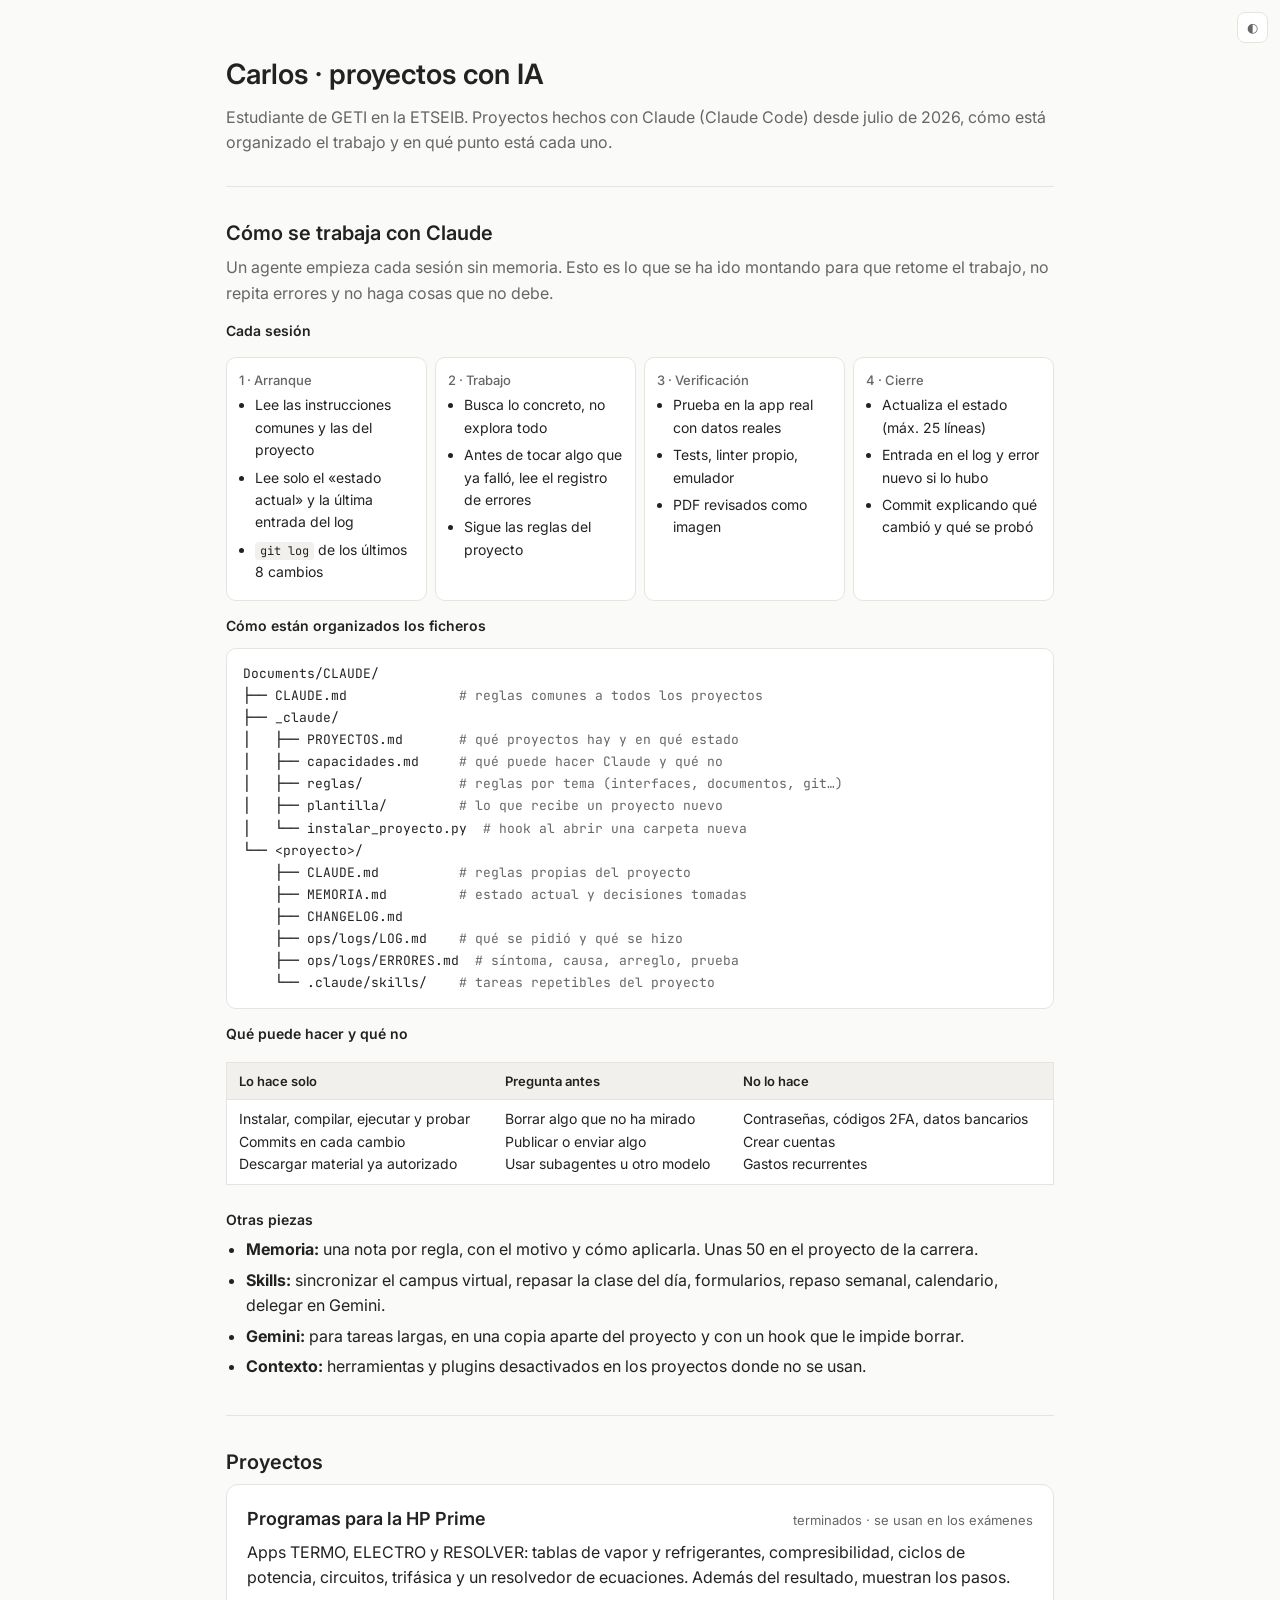
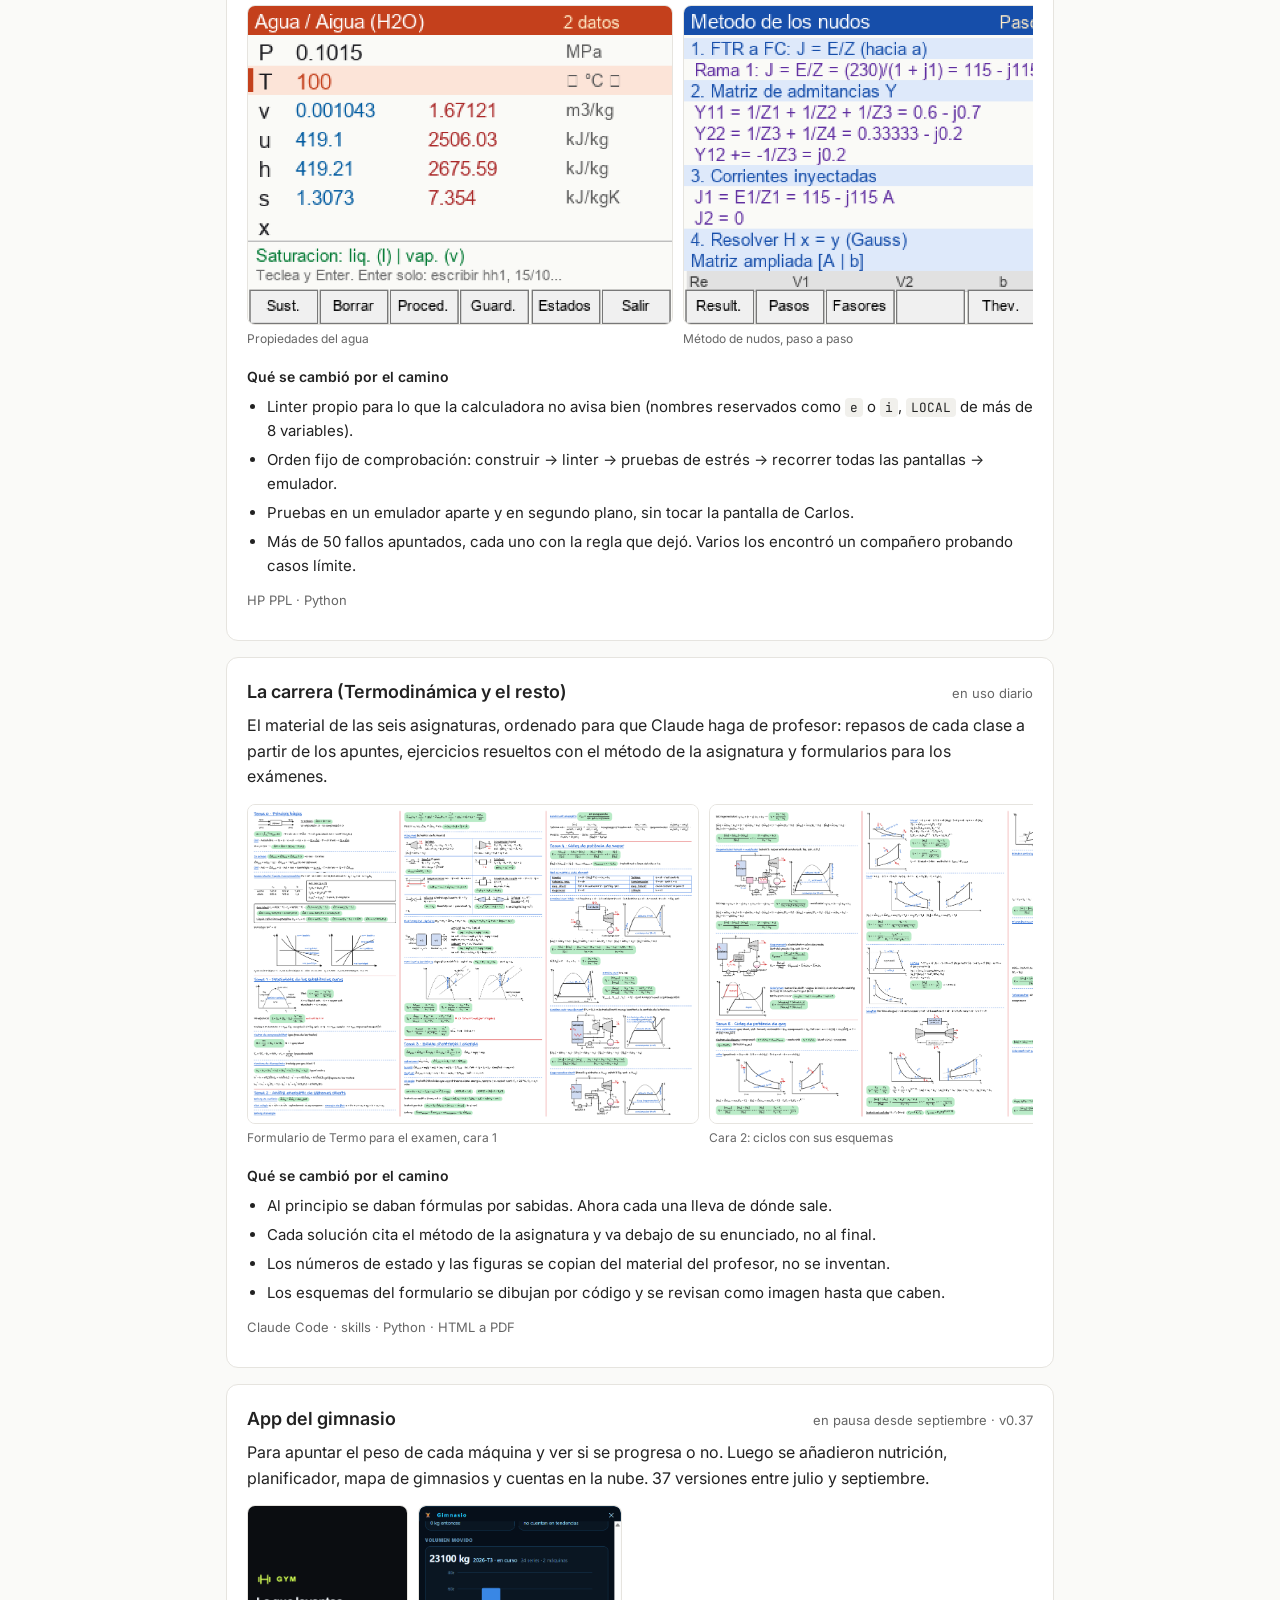
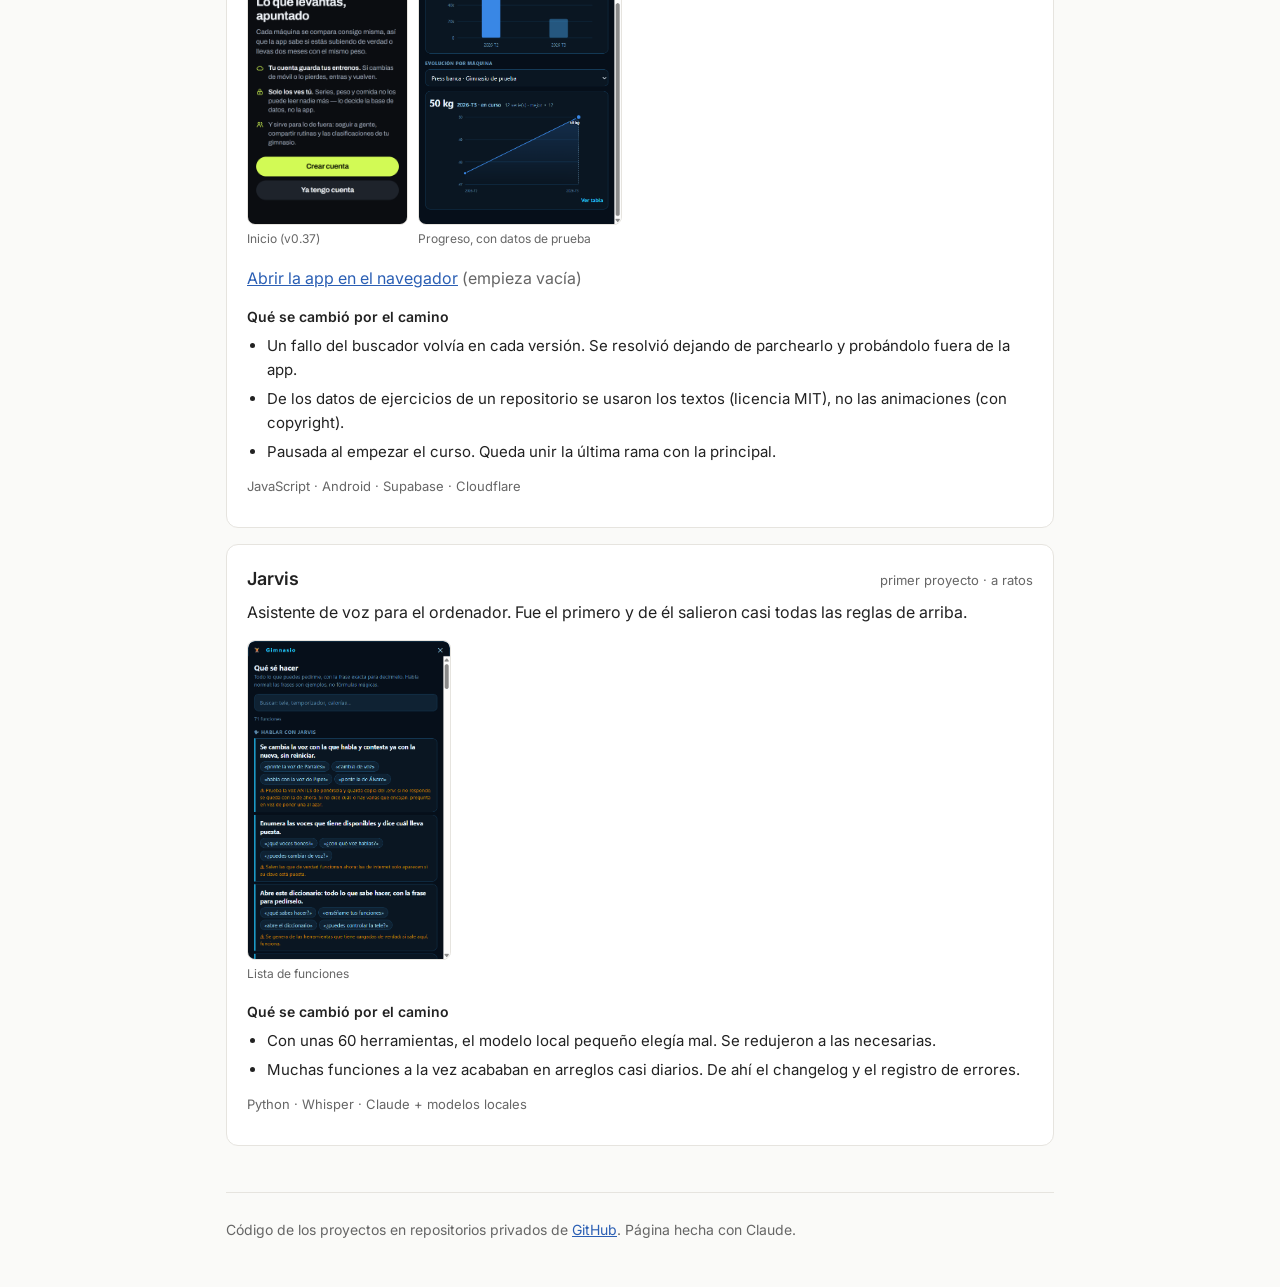
==== commit 378eade2: "Portfolio: impersonal, esquema de cómo se trabaja con Claude (sesión, ficheros, permisos) y más foto" ====
--- a/index.html
+++ b/index.html
@@ -4,38 +4,54 @@
 <meta charset="utf-8">
 <meta name="viewport" content="width=device-width, initial-scale=1">
 <title>Carlos · Proyectos con IA</title>
-<meta name="description" content="Lo que he hecho con Claude desde julio de 2026 y cómo trabajo con él.">
+<meta name="description" content="Proyectos hechos con Claude desde julio de 2026 y cómo se trabaja con él.">
 <link rel="preconnect" href="https://fonts.googleapis.com">
-<link href="https://fonts.googleapis.com/css2?family=Inter:wght@400;500;600&display=swap" rel="stylesheet">
+<link href="https://fonts.googleapis.com/css2?family=Inter:wght@400;500;600&family=JetBrains+Mono:wght@400&display=swap" rel="stylesheet">
 <style>
-:root{--bg:#fafaf8;--card:#fff;--text:#222;--muted:#666;--line:#e6e4df;--link:#2b5fb4}
-@media (prefers-color-scheme:dark){:root:not([data-theme="light"]){--bg:#161616;--card:#1f1f1f;--text:#e8e8e6;--muted:#9d9d99;--line:#333;--link:#8ab4f8}}
-:root[data-theme="dark"]{--bg:#161616;--card:#1f1f1f;--text:#e8e8e6;--muted:#9d9d99;--line:#333;--link:#8ab4f8}
+:root{--bg:#fafaf8;--card:#fff;--text:#222;--muted:#666;--line:#e6e4df;--soft:#f1f0ec;--link:#2b5fb4}
+@media (prefers-color-scheme:dark){:root:not([data-theme="light"]){--bg:#161616;--card:#1f1f1f;--text:#e8e8e6;--muted:#9d9d99;--line:#333;--soft:#262626;--link:#8ab4f8}}
+:root[data-theme="dark"]{--bg:#161616;--card:#1f1f1f;--text:#e8e8e6;--muted:#9d9d99;--line:#333;--soft:#262626;--link:#8ab4f8}
 *{box-sizing:border-box}
 body{margin:0;background:var(--bg);color:var(--text);font:16px/1.6 Inter,system-ui,sans-serif}
-.wrap{max-width:760px;margin:0 auto;padding:0 16px}
+.wrap{max-width:860px;margin:0 auto;padding:0 16px}
 a{color:var(--link)}
-header{padding:56px 0 24px}
-h1{font-size:28px;font-weight:600;margin:0 0 10px}
-h2{font-size:20px;font-weight:600;margin:0 0 14px}
+header{padding:52px 0 20px}
+h1{font-size:28px;font-weight:600;margin:0 0 8px}
+h2{font-size:20px;font-weight:600;margin:0 0 6px}
 h3{font-size:18px;font-weight:600;margin:0}
+h4{font-size:14px;font-weight:600;margin:14px 0 6px}
 p{margin:0 0 10px}
 .muted{color:var(--muted)}
-section{padding:32px 0;border-top:1px solid var(--line)}
+section{padding:30px 0;border-top:1px solid var(--line)}
 ul{padding-left:20px;margin:0}
-li{margin-bottom:6px}
+li{margin-bottom:5px}
+code{font-family:'JetBrains Mono',monospace;font-size:.85em;background:var(--soft);padding:1px 5px;border-radius:4px}
+/* esquema */
+.flujo{display:grid;grid-template-columns:repeat(4,1fr);gap:8px;margin:14px 0 6px}
+.paso{background:var(--card);border:1px solid var(--line);border-radius:10px;padding:12px;font-size:14px}
+.paso b{display:block;font-size:13px;color:var(--muted);font-weight:500;margin-bottom:4px}
+.paso ul{padding-left:16px}
+@media (max-width:700px){.flujo{grid-template-columns:1fr 1fr}}
+.arbol{background:var(--card);border:1px solid var(--line);border-radius:10px;padding:14px 16px;font-family:'JetBrains Mono',monospace;font-size:13px;line-height:1.7;white-space:pre;overflow-x:auto;margin:10px 0}
+.arbol .c{color:var(--muted)}
+table{width:100%;border-collapse:collapse;font-size:14px;background:var(--card);border:1px solid var(--line);margin:10px 0}
+th,td{text-align:left;padding:8px 12px;border-bottom:1px solid var(--line);vertical-align:top}
+th{background:var(--soft);font-weight:600;font-size:13px}
+.tw{overflow-x:auto}
+/* proyectos */
 .proj{background:var(--card);border:1px solid var(--line);border-radius:12px;padding:20px;margin-bottom:16px}
-.top{display:flex;justify-content:space-between;align-items:baseline;gap:10px;flex-wrap:wrap;margin-bottom:8px}
+.top{display:flex;justify-content:space-between;align-items:baseline;gap:10px;flex-wrap:wrap;margin-bottom:6px}
 .estado{font-size:13px;color:var(--muted)}
-.fotos{display:flex;gap:10px;overflow-x:auto;margin:14px 0}
-.fotos img{height:300px;width:auto;border-radius:8px;border:1px solid var(--line);flex:none}
-.fotos img.ancha{height:auto;width:100%;max-height:none}
-.proj h4{font-size:14px;font-weight:600;margin:14px 0 6px}
+.fotos{display:flex;gap:10px;overflow-x:auto;margin:14px 0;padding-bottom:4px}
+.fotos figure{margin:0;flex:none}
+.fotos img{height:320px;width:auto;border-radius:8px;border:1px solid var(--line);display:block}
+.fotos figcaption{font-size:12px;color:var(--muted);margin-top:4px;max-width:300px}
+.ancha img{height:auto;width:100%}
 .proj ul{font-size:15px}
 .tech{font-size:13px;color:var(--muted);margin-top:12px}
-footer{padding:28px 0 48px;border-top:1px solid var(--line);font-size:14px;color:var(--muted)}
+footer{padding:26px 0 46px;border-top:1px solid var(--line);font-size:14px;color:var(--muted)}
 .theme{position:fixed;top:12px;right:12px;background:var(--card);border:1px solid var(--line);color:var(--muted);border-radius:8px;padding:4px 9px;cursor:pointer;font:inherit;font-size:13px}
-@media (max-width:520px){.fotos img{height:240px}}
+@media (max-width:520px){.fotos img{height:250px}}
 </style>
 </head>
 <body>
@@ -44,19 +60,50 @@
 
 <header>
   <h1>Carlos · proyectos con IA</h1>
-  <p class="muted">Estudio Ingeniería en Tecnologías Industriales (GETI) en la ETSEIB. Desde julio de 2026 uso Claude casi cada día. Esto es lo que he hecho con él, cómo están las cosas y qué he aprendido por el camino.</p>
+  <p class="muted">Estudiante de GETI en la ETSEIB. Proyectos hechos con Claude (Claude Code) desde julio de 2026, cómo está organizado el trabajo y en qué punto está cada uno.</p>
 </header>
 
 <section>
-  <h2>Cómo trabajo</h2>
-  <p>Al principio le pedía cosas y ya. Con los meses he ido montando unas reglas para que no se le olvide todo entre sesiones y no repita los mismos fallos:</p>
+  <h2>Cómo se trabaja con Claude</h2>
+  <p class="muted">Un agente empieza cada sesión sin memoria. Esto es lo que se ha ido montando para que retome el trabajo, no repita errores y no haga cosas que no debe.</p>
+
+  <h4>Cada sesión</h4>
+  <div class="flujo">
+    <div class="paso"><b>1 · Arranque</b><ul><li>Lee las instrucciones comunes y las del proyecto</li><li>Lee solo el «estado actual» y la última entrada del log</li><li><code>git log</code> de los últimos 8 cambios</li></ul></div>
+    <div class="paso"><b>2 · Trabajo</b><ul><li>Busca lo concreto, no explora todo</li><li>Antes de tocar algo que ya falló, lee el registro de errores</li><li>Sigue las reglas del proyecto</li></ul></div>
+    <div class="paso"><b>3 · Verificación</b><ul><li>Prueba en la app real con datos reales</li><li>Tests, linter propio, emulador</li><li>PDF revisados como imagen</li></ul></div>
+    <div class="paso"><b>4 · Cierre</b><ul><li>Actualiza el estado (máx. 25 líneas)</li><li>Entrada en el log y error nuevo si lo hubo</li><li>Commit explicando qué cambió y qué se probó</li></ul></div>
+  </div>
+
+  <h4>Cómo están organizados los ficheros</h4>
+<div class="arbol">Documents/CLAUDE/
+├── CLAUDE.md              <span class="c"># reglas comunes a todos los proyectos</span>
+├── _claude/
+│   ├── PROYECTOS.md       <span class="c"># qué proyectos hay y en qué estado</span>
+│   ├── capacidades.md     <span class="c"># qué puede hacer Claude y qué no</span>
+│   ├── reglas/            <span class="c"># reglas por tema (interfaces, documentos, git…)</span>
+│   ├── plantilla/         <span class="c"># lo que recibe un proyecto nuevo</span>
+│   └── instalar_proyecto.py  <span class="c"># hook al abrir una carpeta nueva</span>
+└── &lt;proyecto&gt;/
+    ├── CLAUDE.md          <span class="c"># reglas propias del proyecto</span>
+    ├── MEMORIA.md         <span class="c"># estado actual y decisiones tomadas</span>
+    ├── CHANGELOG.md
+    ├── ops/logs/LOG.md    <span class="c"># qué se pidió y qué se hizo</span>
+    ├── ops/logs/ERRORES.md  <span class="c"># síntoma, causa, arreglo, prueba</span>
+    └── .claude/skills/    <span class="c"># tareas repetibles del proyecto</span></div>
+
+  <h4>Qué puede hacer y qué no</h4>
+  <div class="tw"><table>
+    <tr><th>Lo hace solo</th><th>Pregunta antes</th><th>No lo hace</th></tr>
+    <tr><td>Instalar, compilar, ejecutar y probar<br>Commits en cada cambio<br>Descargar material ya autorizado</td><td>Borrar algo que no ha mirado<br>Publicar o enviar algo<br>Usar subagentes u otro modelo</td><td>Contraseñas, códigos 2FA, datos bancarios<br>Crear cuentas<br>Gastos recurrentes</td></tr>
+  </table></div>
+
+  <h4>Otras piezas</h4>
   <ul>
-    <li>Un fichero de instrucciones común a todos mis proyectos, y uno propio en cada proyecto.</li>
-    <li>Al empezar, solo lee el estado del proyecto y los últimos cambios, no todo el código.</li>
-    <li>Cuando algo sale mal, se apunta qué pasó y por qué, y se convierte en una regla o un test.</li>
-    <li>Nada se da por terminado sin probarlo en la app de verdad.</li>
-    <li>Cada vez que toca algo, hace un commit explicando qué ha cambiado.</li>
-    <li>Para tareas largas y repetitivas uso Gemini, en una copia aparte del proyecto.</li>
+    <li><b>Memoria:</b> una nota por regla, con el motivo y cómo aplicarla. Unas 50 en el proyecto de la carrera.</li>
+    <li><b>Skills:</b> sincronizar el campus virtual, repasar la clase del día, formularios, repaso semanal, calendario, delegar en Gemini.</li>
+    <li><b>Gemini:</b> para tareas largas, en una copia aparte del proyecto y con un hook que le impide borrar.</li>
+    <li><b>Contexto:</b> herramientas y plugins desactivados en los proyectos donde no se usan.</li>
   </ul>
 </section>
 
@@ -64,57 +111,73 @@
   <h2>Proyectos</h2>
 
   <div class="proj">
+    <div class="top"><h3>Programas para la HP Prime</h3><span class="estado">terminados · se usan en los exámenes</span></div>
+    <p>Apps TERMO, ELECTRO y RESOLVER: tablas de vapor y refrigerantes, compresibilidad, ciclos de potencia, circuitos, trifásica y un resolvedor de ecuaciones. Además del resultado, muestran los pasos.</p>
+    <div class="fotos">
+      <figure><img src="fotos/prime_sat.png" alt="Tabla de saturación en la calculadora"><figcaption>Propiedades del agua</figcaption></figure>
+      <figure><img src="fotos/prime_pasos.png" alt="Pasos del método de nudos"><figcaption>Método de nudos, paso a paso</figcaption></figure>
+      <figure><img src="fotos/prime_thev.png" alt="Equivalente de Thévenin"><figcaption>Thévenin y potencia máxima</figcaption></figure>
+    </div>
+    <h4>Qué se cambió por el camino</h4>
+    <ul>
+      <li>Linter propio para lo que la calculadora no avisa bien (nombres reservados como <code>e</code> o <code>i</code>, <code>LOCAL</code> de más de 8 variables).</li>
+      <li>Orden fijo de comprobación: construir → linter → pruebas de estrés → recorrer todas las pantallas → emulador.</li>
+      <li>Pruebas en un emulador aparte y en segundo plano, sin tocar la pantalla de Carlos.</li>
+      <li>Más de 50 fallos apuntados, cada uno con la regla que dejó. Varios los encontró un compañero probando casos límite.</li>
+    </ul>
+    <p class="tech">HP PPL · Python</p>
+  </div>
+
+  <div class="proj">
+    <div class="top"><h3>La carrera (Termodinámica y el resto)</h3><span class="estado">en uso diario</span></div>
+    <p>El material de las seis asignaturas, ordenado para que Claude haga de profesor: repasos de cada clase a partir de los apuntes, ejercicios resueltos con el método de la asignatura y formularios para los exámenes.</p>
+    <div class="fotos">
+      <figure><img src="fotos/folio_1.png" alt="Formulario de Termodinámica, cara 1"><figcaption>Formulario de Termo para el examen, cara 1</figcaption></figure>
+      <figure><img src="fotos/folio_2.png" alt="Formulario de Termodinámica, cara 2"><figcaption>Cara 2: ciclos con sus esquemas</figcaption></figure>
+      <figure><img src="fotos/resuelto_1.png" alt="Documento de ejercicios resueltos"><figcaption>Ejercicios resueltos, Tema 4</figcaption></figure>
+    </div>
+    <h4>Qué se cambió por el camino</h4>
+    <ul>
+      <li>Al principio se daban fórmulas por sabidas. Ahora cada una lleva de dónde sale.</li>
+      <li>Cada solución cita el método de la asignatura y va debajo de su enunciado, no al final.</li>
+      <li>Los números de estado y las figuras se copian del material del profesor, no se inventan.</li>
+      <li>Los esquemas del formulario se dibujan por código y se revisan como imagen hasta que caben.</li>
+    </ul>
+    <p class="tech">Claude Code · skills · Python · HTML a PDF</p>
+  </div>
+
+  <div class="proj">
     <div class="top"><h3>App del gimnasio</h3><span class="estado">en pausa desde septiembre · v0.37</span></div>
-    <p>La hice porque se me olvidaba cuánto levantaba en cada máquina. Empezó siendo eso y fue creciendo: nutrición, planificador, mapa de gimnasios, cuentas y compartir con amigos.</p>
-    <div class="fotos" id="fotos-gym"><img src="fotos/gym_hoy.png" alt="Pantalla de bienvenida de la app del gimnasio" loading="lazy"><img src="fotos/gym_panel.png" alt="Gráficas de progreso de la app del gimnasio" loading="lazy"></div>
-    <p><a href="demo-gym/" target="_blank" rel="noopener">Probar la app en el navegador</a> <span class="muted">(empieza vacía)</span></p>
-    <h4>Lo que aprendí</h4>
+    <p>Para apuntar el peso de cada máquina y ver si se progresa o no. Luego se añadieron nutrición, planificador, mapa de gimnasios y cuentas en la nube. 37 versiones entre julio y septiembre.</p>
+    <div class="fotos">
+      <figure><img src="fotos/gym_hoy.png" alt="Pantalla de inicio"><figcaption>Inicio (v0.37)</figcaption></figure>
+      <figure><img src="fotos/gym_panel.png" alt="Gráficas de progreso"><figcaption>Progreso, con datos de prueba</figcaption></figure>
+    </div>
+    <p><a href="demo-gym/" target="_blank" rel="noopener">Abrir la app en el navegador</a> <span class="muted">(empieza vacía)</span></p>
+    <h4>Qué se cambió por el camino</h4>
     <ul>
-      <li>Hubo un fallo que volvía versión tras versión. Dejó de volver cuando paré de parchearlo y lo probamos fuera de la app.</li>
-      <li>Mirar las licencias: los datos de ejercicios se podían usar, las animaciones de ese mismo repositorio no.</li>
+      <li>Un fallo del buscador volvía en cada versión. Se resolvió dejando de parchearlo y probándolo fuera de la app.</li>
+      <li>De los datos de ejercicios de un repositorio se usaron los textos (licencia MIT), no las animaciones (con copyright).</li>
+      <li>Pausada al empezar el curso. Queda unir la última rama con la principal.</li>
     </ul>
     <p class="tech">JavaScript · Android · Supabase · Cloudflare</p>
   </div>
 
   <div class="proj">
-    <div class="top"><h3>La carrera</h3><span class="estado">en uso cada día</span></div>
-    <p>Tengo el material de todas las asignaturas organizado para que Claude me haga de profesor: repasa lo de clase con mis apuntes, me resuelve ejercicios con el método de la asignatura y me hace los formularios para los exámenes.</p>
-    <div class="fotos"><img class="ancha" src="fotos/folio.png" alt="Trozo del formulario de Termodinámica" loading="lazy"></div>
-    <h4>Lo que aprendí</h4>
+    <div class="top"><h3>Jarvis</h3><span class="estado">primer proyecto · a ratos</span></div>
+    <p>Asistente de voz para el ordenador. Fue el primero y de él salieron casi todas las reglas de arriba.</p>
+    <div class="fotos"><figure><img src="fotos/jarvis.png" alt="Lista de funciones de Jarvis"><figcaption>Lista de funciones</figcaption></figure></div>
+    <h4>Qué se cambió por el camino</h4>
     <ul>
-      <li>Al principio daba por sabidas cosas que yo no recordaba. Ahora cada fórmula viene explicada.</li>
-      <li>Las soluciones tienen que seguir el método del profesor, no uno cualquiera que dé el mismo número.</li>
+      <li>Con unas 60 herramientas, el modelo local pequeño elegía mal. Se redujeron a las necesarias.</li>
+      <li>Muchas funciones a la vez acababan en arreglos casi diarios. De ahí el changelog y el registro de errores.</li>
     </ul>
-    <p class="tech">Claude Code · Python · PDF</p>
-  </div>
-
-  <div class="proj">
-    <div class="top"><h3>Programas para la calculadora</h3><span class="estado">terminados, los uso en los exámenes</span></div>
-    <p>Programas para mi HP Prime: tablas de vapor, circuitos, trifásica y un resolvedor de ecuaciones. Además del resultado, enseñan los pasos.</p>
-    <div class="fotos"><img src="fotos/prime_pasos.png" alt="Pantalla de la calculadora con los pasos del método de nudos" loading="lazy" style="height:auto;width:100%;max-width:480px"></div>
-    <h4>Lo que aprendí</h4>
-    <ul>
-      <li>La calculadora apenas da información cuando falla, así que hicimos un comprobador propio que avisa antes.</li>
-      <li>Probar los casos raros y no solo el ejercicio típico. Un compañero encontró varios que fallaban.</li>
-    </ul>
-    <p class="tech">HP PPL · Python</p>
-  </div>
-
-  <div class="proj">
-    <div class="top"><h3>Jarvis</h3><span class="estado">mi primer proyecto, sigue a ratos</span></div>
-    <p>Un asistente de voz para el ordenador. Fue con lo que empecé y donde más me equivoqué: quería que hiciera de todo y me pasaba el día arreglando cosas.</p>
-    <div class="fotos"><img src="fotos/jarvis.png" alt="Lista de funciones de Jarvis" loading="lazy"></div>
-    <h4>Lo que aprendí</h4>
-    <ul>
-      <li>Un modelo pequeño con muchas herramientas delante elige mal. Con menos, funcionaba mejor.</li>
-      <li>Ir poco a poco. Casi todas las reglas que uso ahora salieron de aquí.</li>
-    </ul>
-    <p class="tech">Python · Whisper · modelos locales</p>
+    <p class="tech">Python · Whisper · Claude + modelos locales</p>
   </div>
 </section>
 
 <footer>
-  El código de los proyectos está en repositorios privados de <a href="https://github.com/carlosparmar2006-collab" target="_blank" rel="noopener">GitHub</a>. Esta página la hice con Claude.
+  Código de los proyectos en repositorios privados de <a href="https://github.com/carlosparmar2006-collab" target="_blank" rel="noopener">GitHub</a>. Página hecha con Claude.
 </footer>
 </div>
 <script>
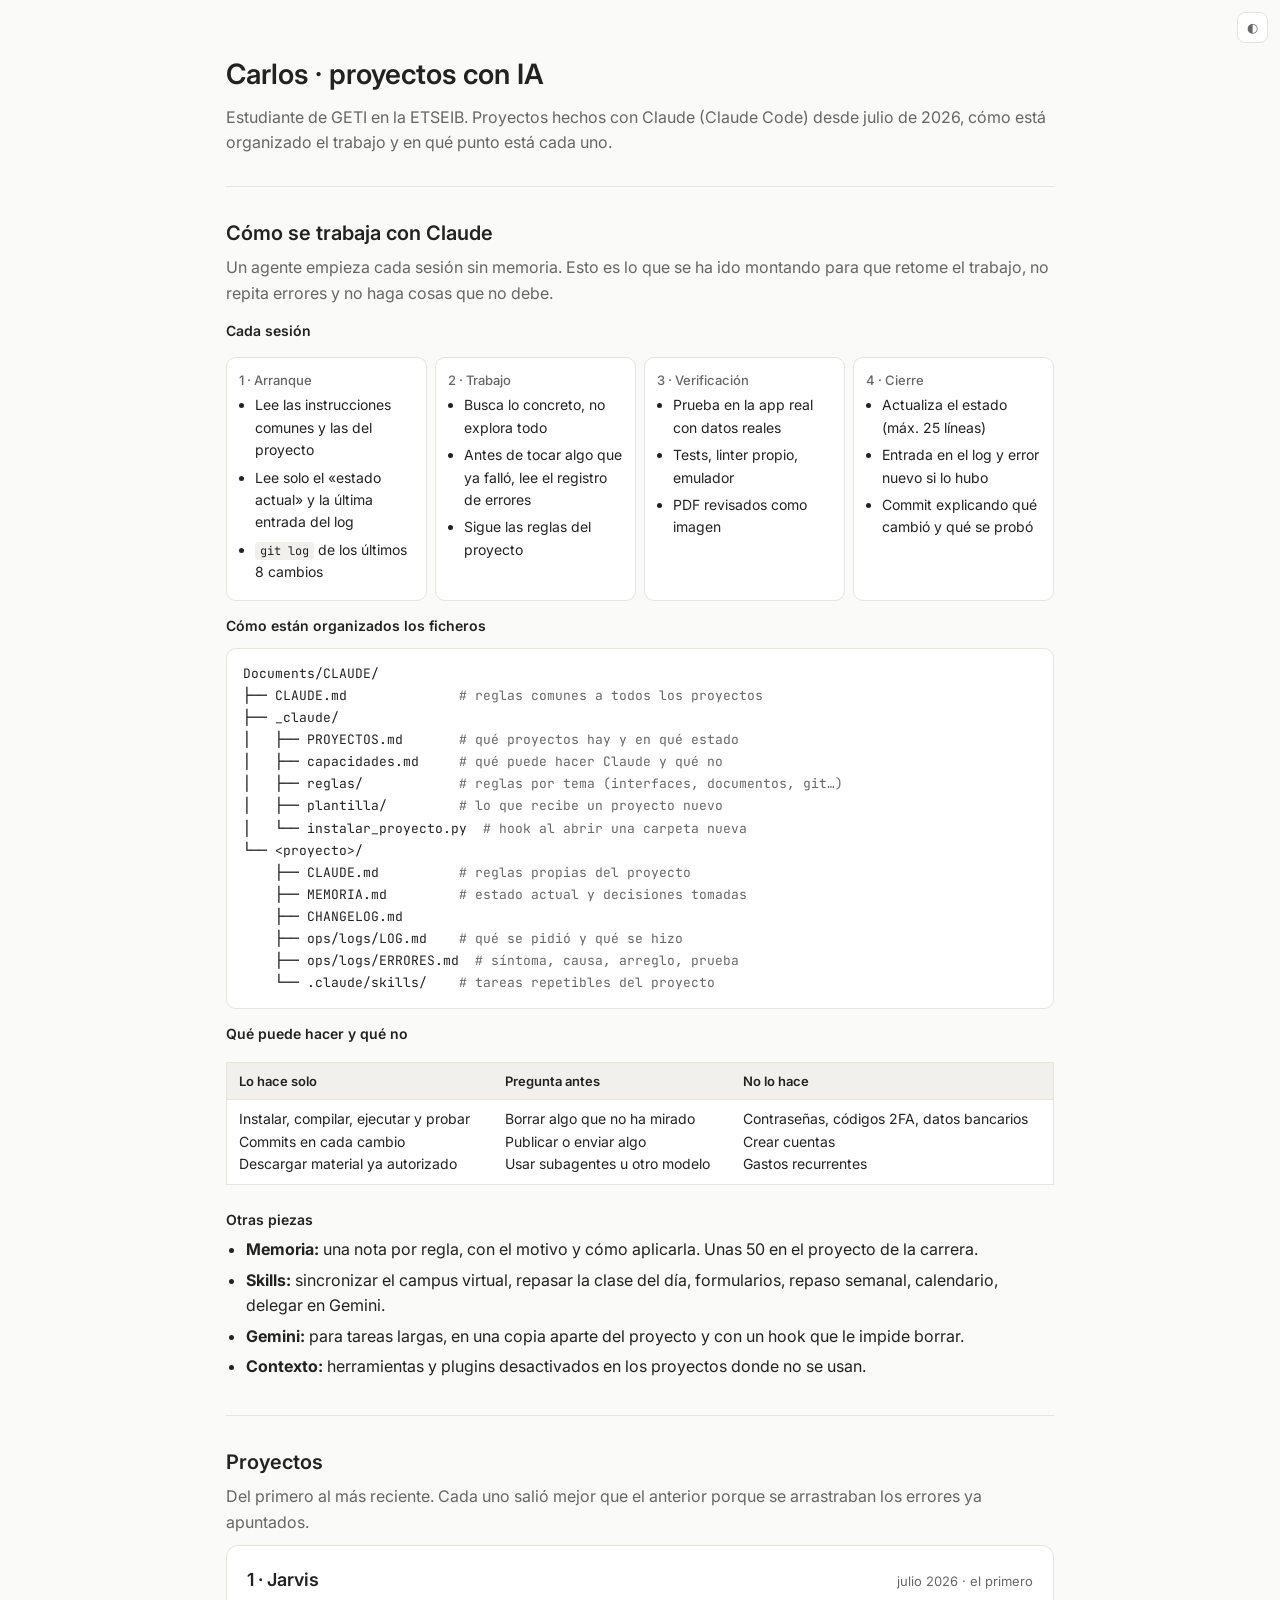
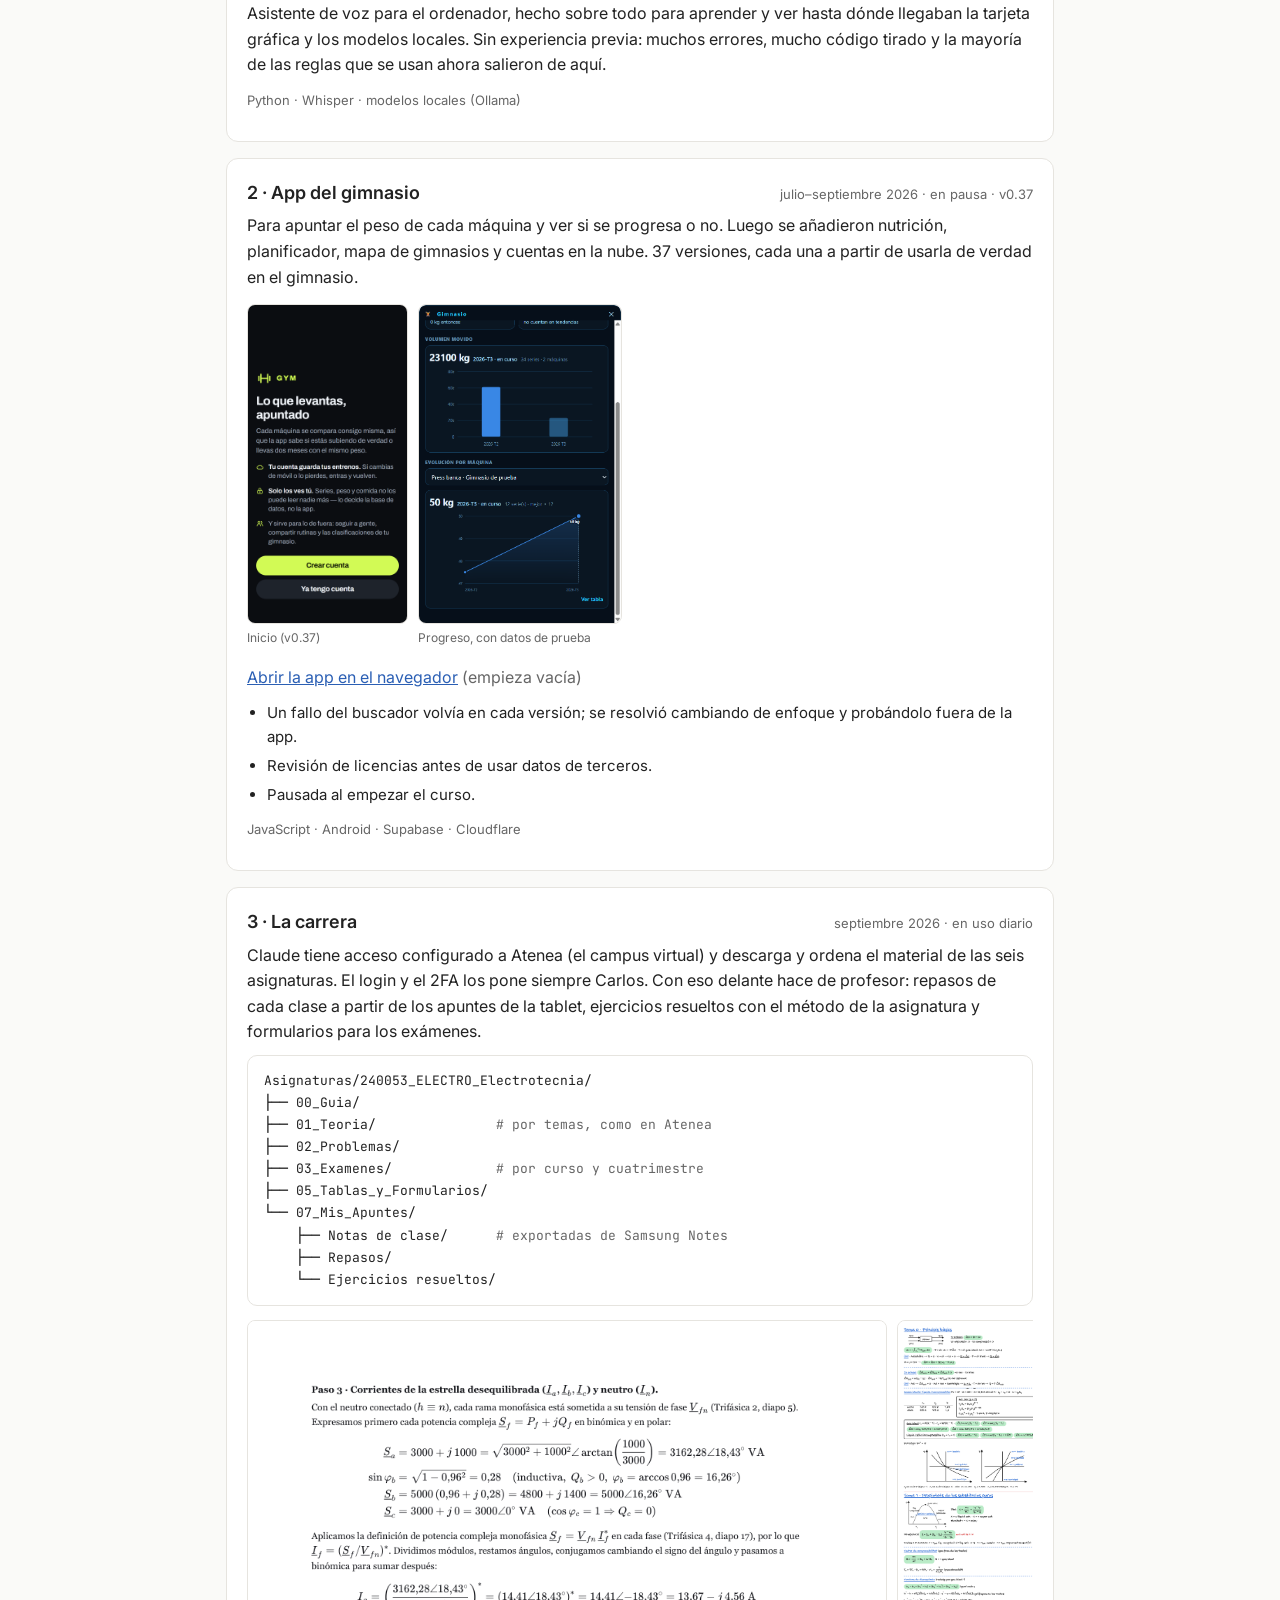
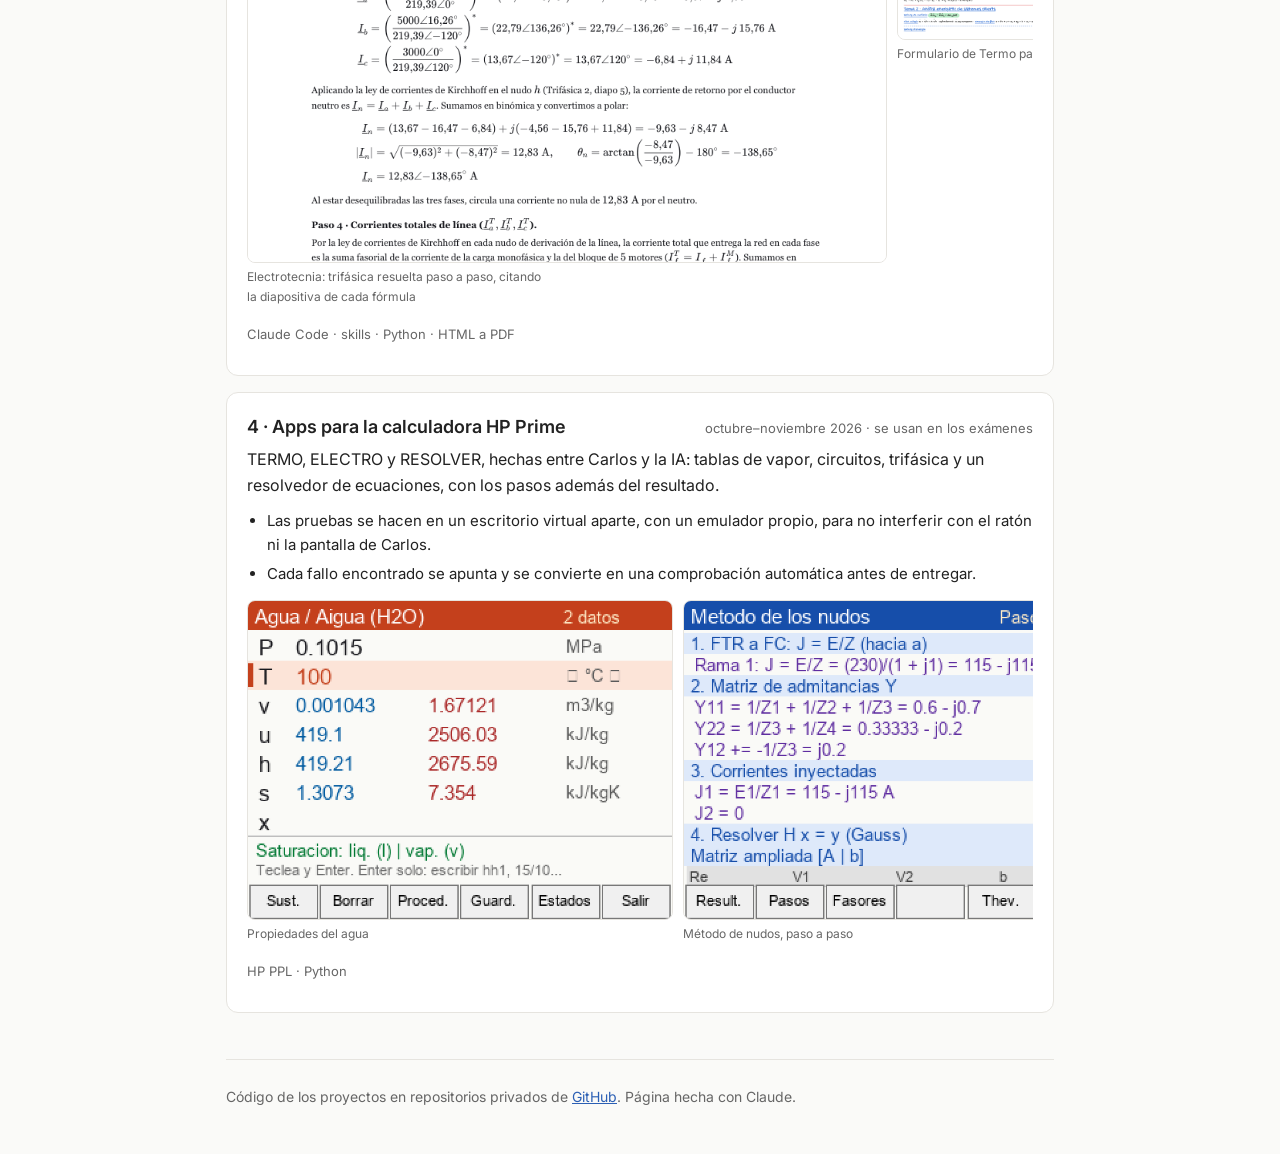
==== commit 07677347: "Portfolio: proyectos en orden cronológico, Jarvis breve, carrera con acceso a Atenea y Electro resue" ====
--- a/index.html
+++ b/index.html
@@ -109,70 +109,62 @@
 
 <section>
   <h2>Proyectos</h2>
+  <p class="muted">Del primero al más reciente. Cada uno salió mejor que el anterior porque se arrastraban los errores ya apuntados.</p>
 
   <div class="proj">
-    <div class="top"><h3>Programas para la HP Prime</h3><span class="estado">terminados · se usan en los exámenes</span></div>
-    <p>Apps TERMO, ELECTRO y RESOLVER: tablas de vapor y refrigerantes, compresibilidad, ciclos de potencia, circuitos, trifásica y un resolvedor de ecuaciones. Además del resultado, muestran los pasos.</p>
-    <div class="fotos">
-      <figure><img src="fotos/prime_sat.png" alt="Tabla de saturación en la calculadora"><figcaption>Propiedades del agua</figcaption></figure>
-      <figure><img src="fotos/prime_pasos.png" alt="Pasos del método de nudos"><figcaption>Método de nudos, paso a paso</figcaption></figure>
-      <figure><img src="fotos/prime_thev.png" alt="Equivalente de Thévenin"><figcaption>Thévenin y potencia máxima</figcaption></figure>
-    </div>
-    <h4>Qué se cambió por el camino</h4>
-    <ul>
-      <li>Linter propio para lo que la calculadora no avisa bien (nombres reservados como <code>e</code> o <code>i</code>, <code>LOCAL</code> de más de 8 variables).</li>
-      <li>Orden fijo de comprobación: construir → linter → pruebas de estrés → recorrer todas las pantallas → emulador.</li>
-      <li>Pruebas en un emulador aparte y en segundo plano, sin tocar la pantalla de Carlos.</li>
-      <li>Más de 50 fallos apuntados, cada uno con la regla que dejó. Varios los encontró un compañero probando casos límite.</li>
-    </ul>
-    <p class="tech">HP PPL · Python</p>
+    <div class="top"><h3>1 · Jarvis</h3><span class="estado">julio 2026 · el primero</span></div>
+    <p>Asistente de voz para el ordenador, hecho sobre todo para aprender y ver hasta dónde llegaban la tarjeta gráfica y los modelos locales. Sin experiencia previa: muchos errores, mucho código tirado y la mayoría de las reglas que se usan ahora salieron de aquí.</p>
+    <p class="tech">Python · Whisper · modelos locales (Ollama)</p>
   </div>
 
   <div class="proj">
-    <div class="top"><h3>La carrera (Termodinámica y el resto)</h3><span class="estado">en uso diario</span></div>
-    <p>El material de las seis asignaturas, ordenado para que Claude haga de profesor: repasos de cada clase a partir de los apuntes, ejercicios resueltos con el método de la asignatura y formularios para los exámenes.</p>
-    <div class="fotos">
-      <figure><img src="fotos/folio_1.png" alt="Formulario de Termodinámica, cara 1"><figcaption>Formulario de Termo para el examen, cara 1</figcaption></figure>
-      <figure><img src="fotos/folio_2.png" alt="Formulario de Termodinámica, cara 2"><figcaption>Cara 2: ciclos con sus esquemas</figcaption></figure>
-      <figure><img src="fotos/resuelto_1.png" alt="Documento de ejercicios resueltos"><figcaption>Ejercicios resueltos, Tema 4</figcaption></figure>
-    </div>
-    <h4>Qué se cambió por el camino</h4>
-    <ul>
-      <li>Al principio se daban fórmulas por sabidas. Ahora cada una lleva de dónde sale.</li>
-      <li>Cada solución cita el método de la asignatura y va debajo de su enunciado, no al final.</li>
-      <li>Los números de estado y las figuras se copian del material del profesor, no se inventan.</li>
-      <li>Los esquemas del formulario se dibujan por código y se revisan como imagen hasta que caben.</li>
-    </ul>
-    <p class="tech">Claude Code · skills · Python · HTML a PDF</p>
-  </div>
-
-  <div class="proj">
-    <div class="top"><h3>App del gimnasio</h3><span class="estado">en pausa desde septiembre · v0.37</span></div>
-    <p>Para apuntar el peso de cada máquina y ver si se progresa o no. Luego se añadieron nutrición, planificador, mapa de gimnasios y cuentas en la nube. 37 versiones entre julio y septiembre.</p>
+    <div class="top"><h3>2 · App del gimnasio</h3><span class="estado">julio–septiembre 2026 · en pausa · v0.37</span></div>
+    <p>Para apuntar el peso de cada máquina y ver si se progresa o no. Luego se añadieron nutrición, planificador, mapa de gimnasios y cuentas en la nube. 37 versiones, cada una a partir de usarla de verdad en el gimnasio.</p>
     <div class="fotos">
       <figure><img src="fotos/gym_hoy.png" alt="Pantalla de inicio"><figcaption>Inicio (v0.37)</figcaption></figure>
       <figure><img src="fotos/gym_panel.png" alt="Gráficas de progreso"><figcaption>Progreso, con datos de prueba</figcaption></figure>
     </div>
     <p><a href="demo-gym/" target="_blank" rel="noopener">Abrir la app en el navegador</a> <span class="muted">(empieza vacía)</span></p>
-    <h4>Qué se cambió por el camino</h4>
     <ul>
-      <li>Un fallo del buscador volvía en cada versión. Se resolvió dejando de parchearlo y probándolo fuera de la app.</li>
-      <li>De los datos de ejercicios de un repositorio se usaron los textos (licencia MIT), no las animaciones (con copyright).</li>
-      <li>Pausada al empezar el curso. Queda unir la última rama con la principal.</li>
+      <li>Un fallo del buscador volvía en cada versión; se resolvió cambiando de enfoque y probándolo fuera de la app.</li>
+      <li>Revisión de licencias antes de usar datos de terceros.</li>
+      <li>Pausada al empezar el curso.</li>
     </ul>
     <p class="tech">JavaScript · Android · Supabase · Cloudflare</p>
   </div>
 
   <div class="proj">
-    <div class="top"><h3>Jarvis</h3><span class="estado">primer proyecto · a ratos</span></div>
-    <p>Asistente de voz para el ordenador. Fue el primero y de él salieron casi todas las reglas de arriba.</p>
-    <div class="fotos"><figure><img src="fotos/jarvis.png" alt="Lista de funciones de Jarvis"><figcaption>Lista de funciones</figcaption></figure></div>
-    <h4>Qué se cambió por el camino</h4>
+    <div class="top"><h3>3 · La carrera</h3><span class="estado">septiembre 2026 · en uso diario</span></div>
+    <p>Claude tiene acceso configurado a Atenea (el campus virtual) y descarga y ordena el material de las seis asignaturas. El login y el 2FA los pone siempre Carlos. Con eso delante hace de profesor: repasos de cada clase a partir de los apuntes de la tablet, ejercicios resueltos con el método de la asignatura y formularios para los exámenes.</p>
+<div class="arbol">Asignaturas/240053_ELECTRO_Electrotecnia/
+├── 00_Guia/
+├── 01_Teoria/               <span class="c"># por temas, como en Atenea</span>
+├── 02_Problemas/
+├── 03_Examenes/             <span class="c"># por curso y cuatrimestre</span>
+├── 05_Tablas_y_Formularios/
+└── 07_Mis_Apuntes/
+    ├── Notas de clase/      <span class="c"># exportadas de Samsung Notes</span>
+    ├── Repasos/
+    └── Ejercicios resueltos/</div>
+    <div class="fotos">
+      <figure class="ancha" style="max-width:640px"><img src="fotos/electro.png" alt="Fragmento de ejercicios resueltos de Electrotecnia"><figcaption>Electrotecnia: trifásica resuelta paso a paso, citando la diapositiva de cada fórmula</figcaption></figure>
+      <figure><img src="fotos/folio_1.png" alt="Formulario de Termodinámica"><figcaption>Formulario de Termo para el examen</figcaption></figure>
+    </div>
+    <p class="tech">Claude Code · skills · Python · HTML a PDF</p>
+  </div>
+
+  <div class="proj">
+    <div class="top"><h3>4 · Apps para la calculadora HP Prime</h3><span class="estado">octubre–noviembre 2026 · se usan en los exámenes</span></div>
+    <p>TERMO, ELECTRO y RESOLVER, hechas entre Carlos y la IA: tablas de vapor, circuitos, trifásica y un resolvedor de ecuaciones, con los pasos además del resultado.</p>
     <ul>
-      <li>Con unas 60 herramientas, el modelo local pequeño elegía mal. Se redujeron a las necesarias.</li>
-      <li>Muchas funciones a la vez acababan en arreglos casi diarios. De ahí el changelog y el registro de errores.</li>
+      <li>Las pruebas se hacen en un escritorio virtual aparte, con un emulador propio, para no interferir con el ratón ni la pantalla de Carlos.</li>
+      <li>Cada fallo encontrado se apunta y se convierte en una comprobación automática antes de entregar.</li>
     </ul>
-    <p class="tech">Python · Whisper · Claude + modelos locales</p>
+    <div class="fotos">
+      <figure><img src="fotos/prime_sat.png" alt="Tabla de saturación en la calculadora"><figcaption>Propiedades del agua</figcaption></figure>
+      <figure><img src="fotos/prime_pasos.png" alt="Pasos del método de nudos"><figcaption>Método de nudos, paso a paso</figcaption></figure>
+    </div>
+    <p class="tech">HP PPL · Python</p>
   </div>
 </section>
 
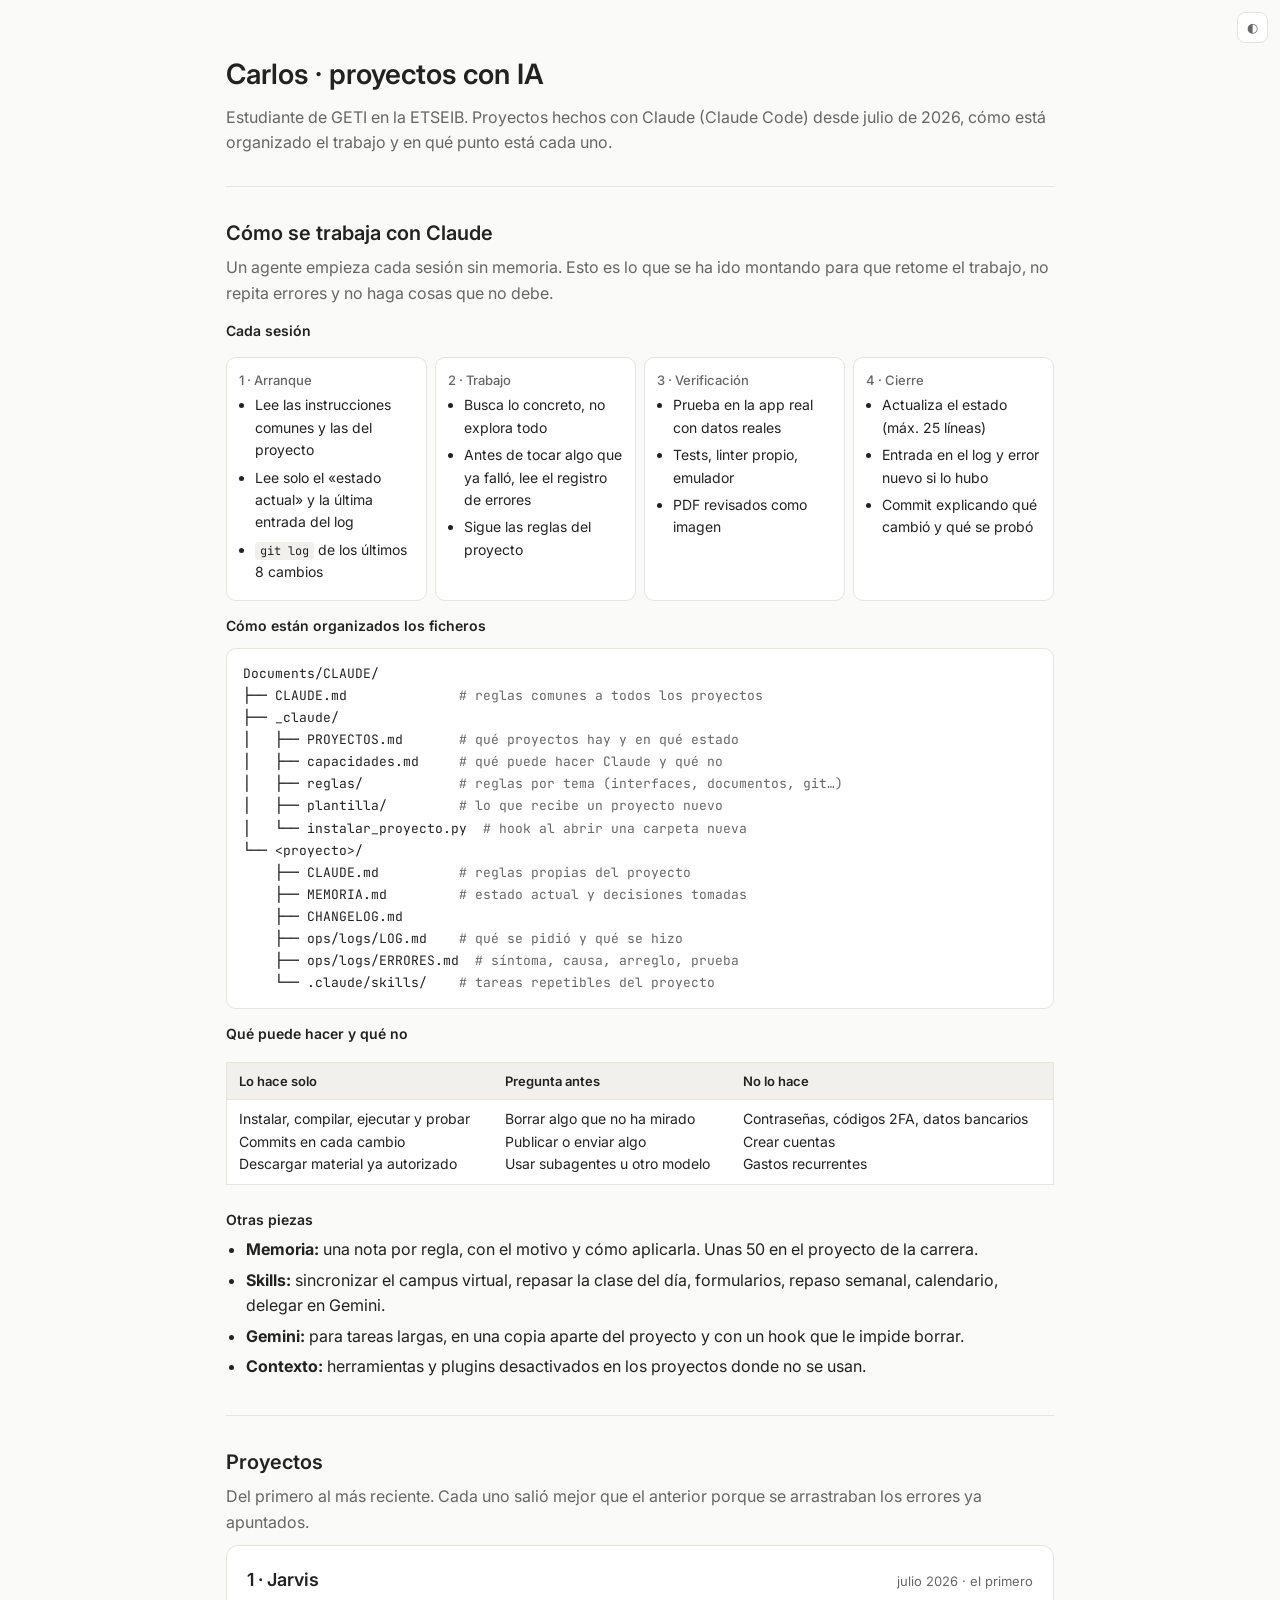
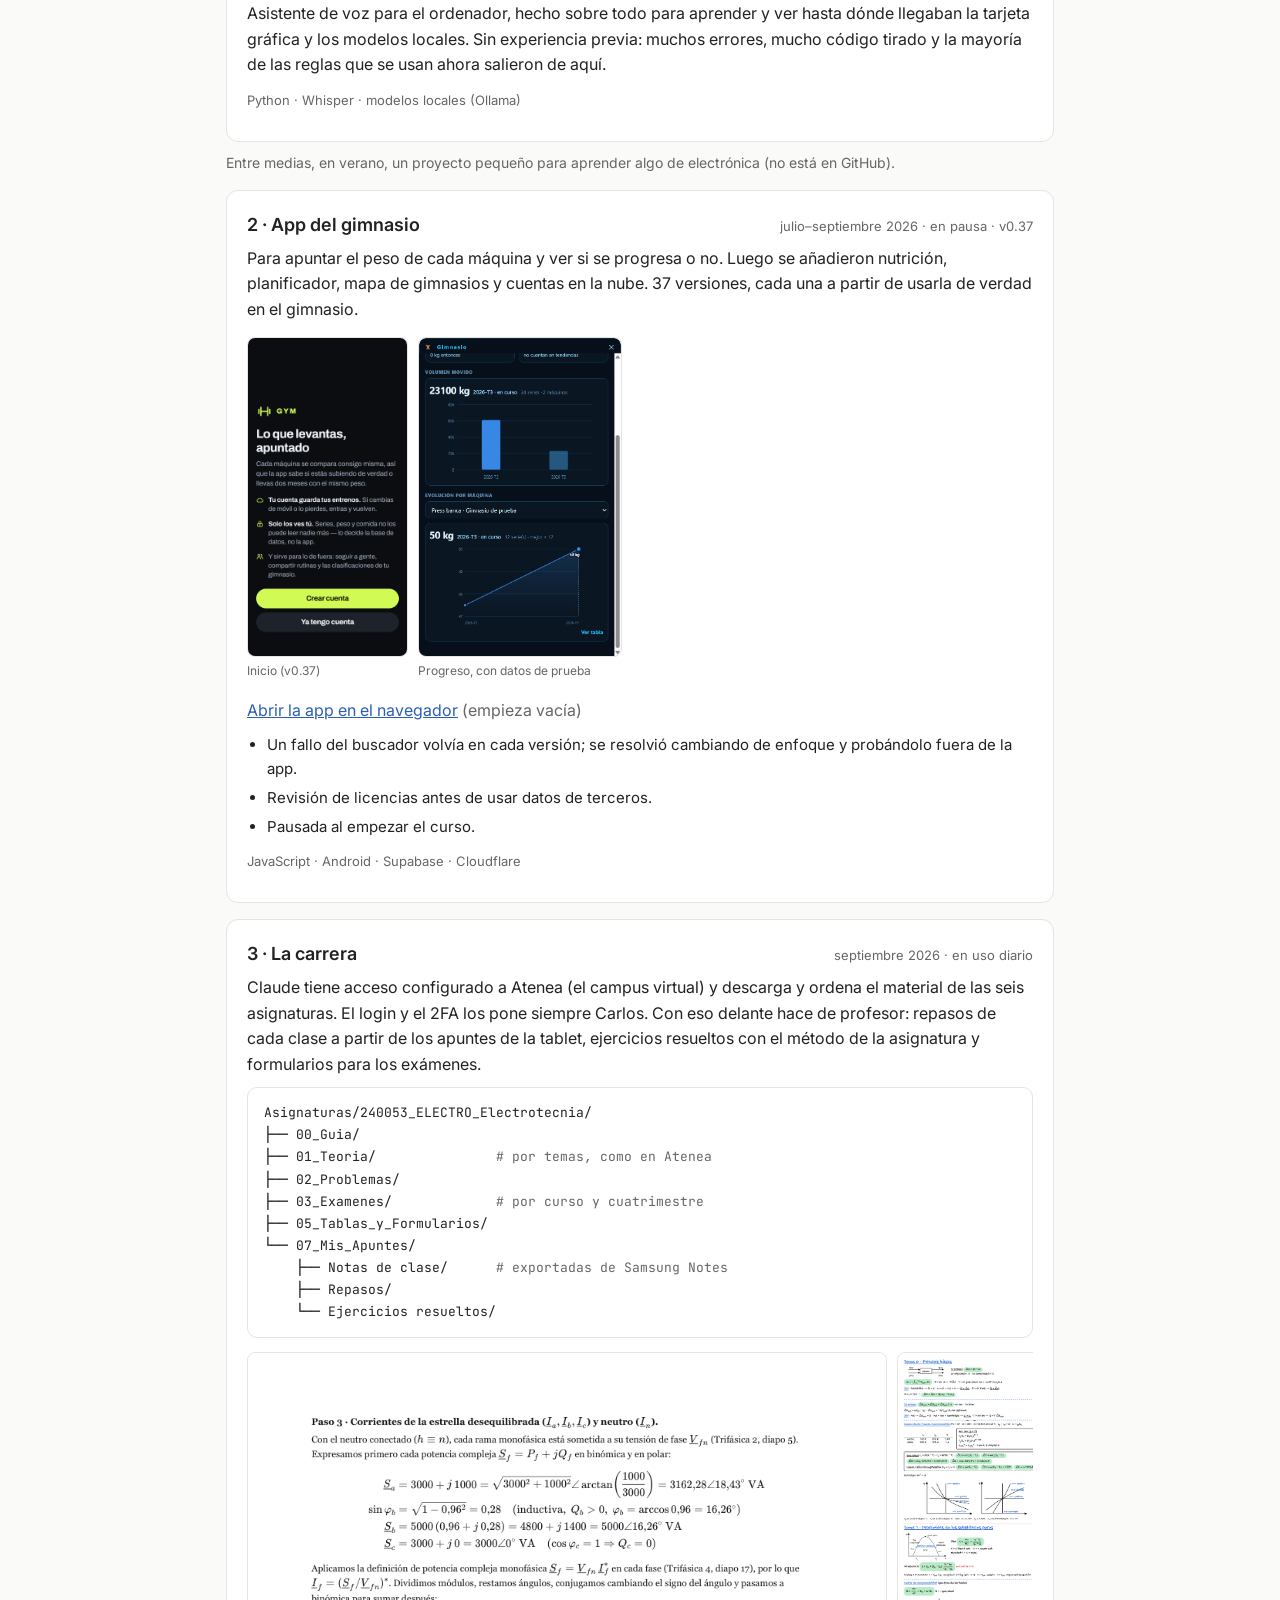
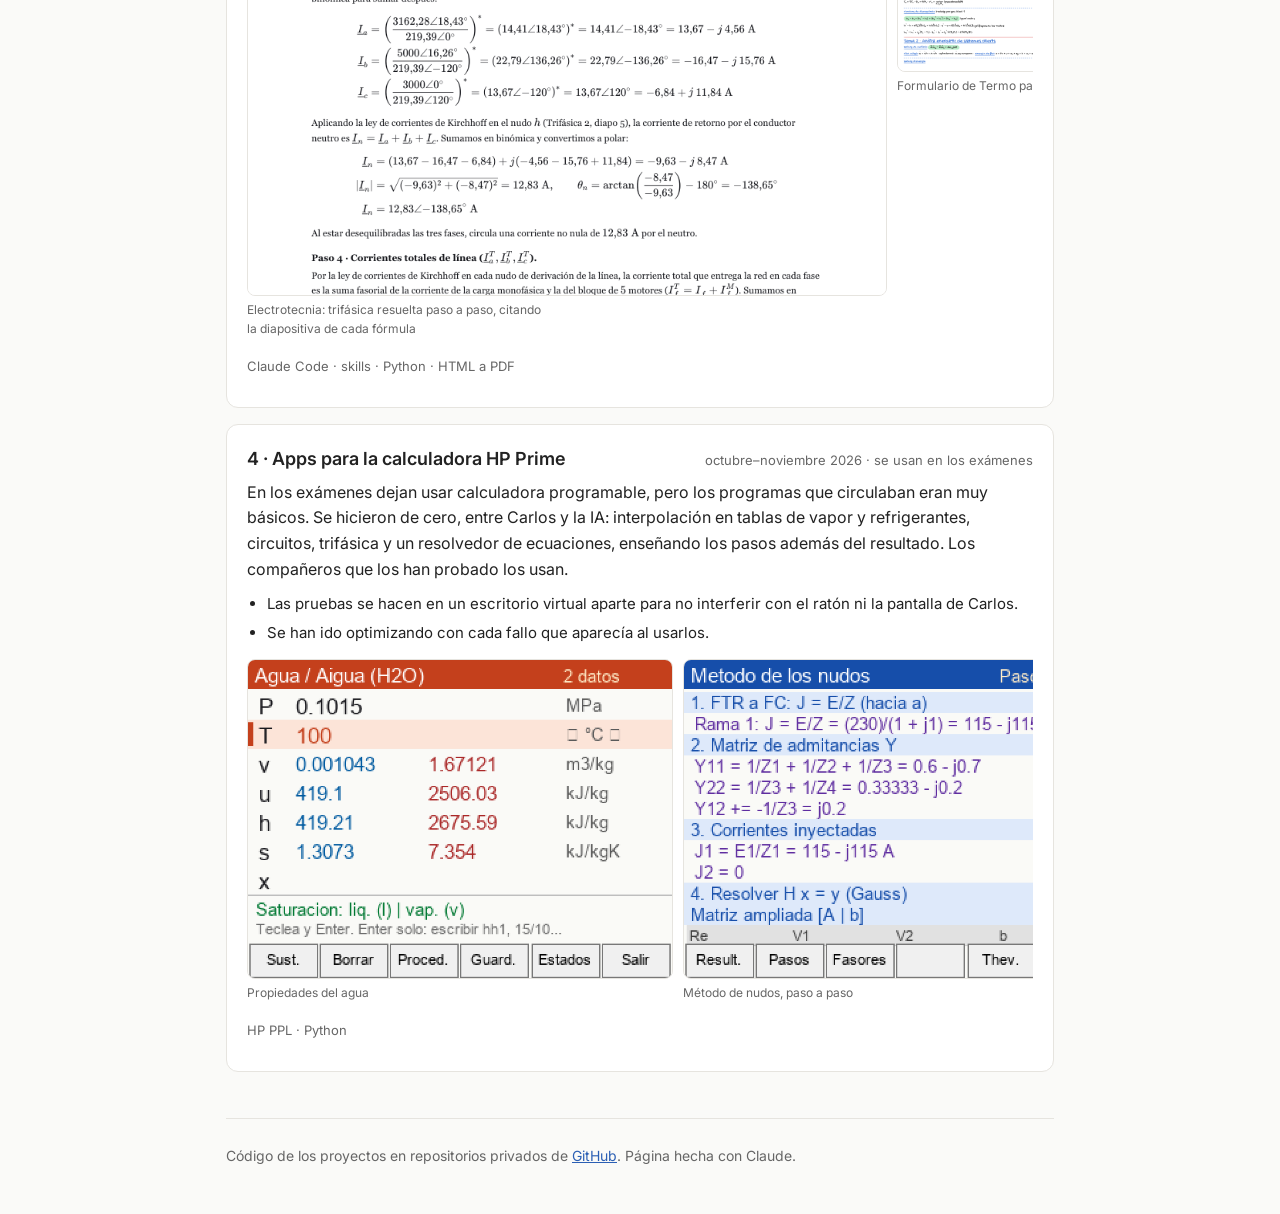
==== commit 361c69e8: "Portfolio: Prime contada sin detalles internos (de cero, interpolación, los usan compañeros) y nota " ====
--- a/index.html
+++ b/index.html
@@ -117,6 +117,8 @@
     <p class="tech">Python · Whisper · modelos locales (Ollama)</p>
   </div>
 
+    <p class="muted" style="font-size:14px;margin:-6px 0 16px">Entre medias, en verano, un proyecto pequeño para aprender algo de electrónica (no está en GitHub).</p>
+
   <div class="proj">
     <div class="top"><h3>2 · App del gimnasio</h3><span class="estado">julio–septiembre 2026 · en pausa · v0.37</span></div>
     <p>Para apuntar el peso de cada máquina y ver si se progresa o no. Luego se añadieron nutrición, planificador, mapa de gimnasios y cuentas en la nube. 37 versiones, cada una a partir de usarla de verdad en el gimnasio.</p>
@@ -155,10 +157,10 @@
 
   <div class="proj">
     <div class="top"><h3>4 · Apps para la calculadora HP Prime</h3><span class="estado">octubre–noviembre 2026 · se usan en los exámenes</span></div>
-    <p>TERMO, ELECTRO y RESOLVER, hechas entre Carlos y la IA: tablas de vapor, circuitos, trifásica y un resolvedor de ecuaciones, con los pasos además del resultado.</p>
+    <p>En los exámenes dejan usar calculadora programable, pero los programas que circulaban eran muy básicos. Se hicieron de cero, entre Carlos y la IA: interpolación en tablas de vapor y refrigerantes, circuitos, trifásica y un resolvedor de ecuaciones, enseñando los pasos además del resultado. Los compañeros que los han probado los usan.</p>
     <ul>
-      <li>Las pruebas se hacen en un escritorio virtual aparte, con un emulador propio, para no interferir con el ratón ni la pantalla de Carlos.</li>
-      <li>Cada fallo encontrado se apunta y se convierte en una comprobación automática antes de entregar.</li>
+      <li>Las pruebas se hacen en un escritorio virtual aparte para no interferir con el ratón ni la pantalla de Carlos.</li>
+      <li>Se han ido optimizando con cada fallo que aparecía al usarlos.</li>
     </ul>
     <div class="fotos">
       <figure><img src="fotos/prime_sat.png" alt="Tabla de saturación en la calculadora"><figcaption>Propiedades del agua</figcaption></figure>
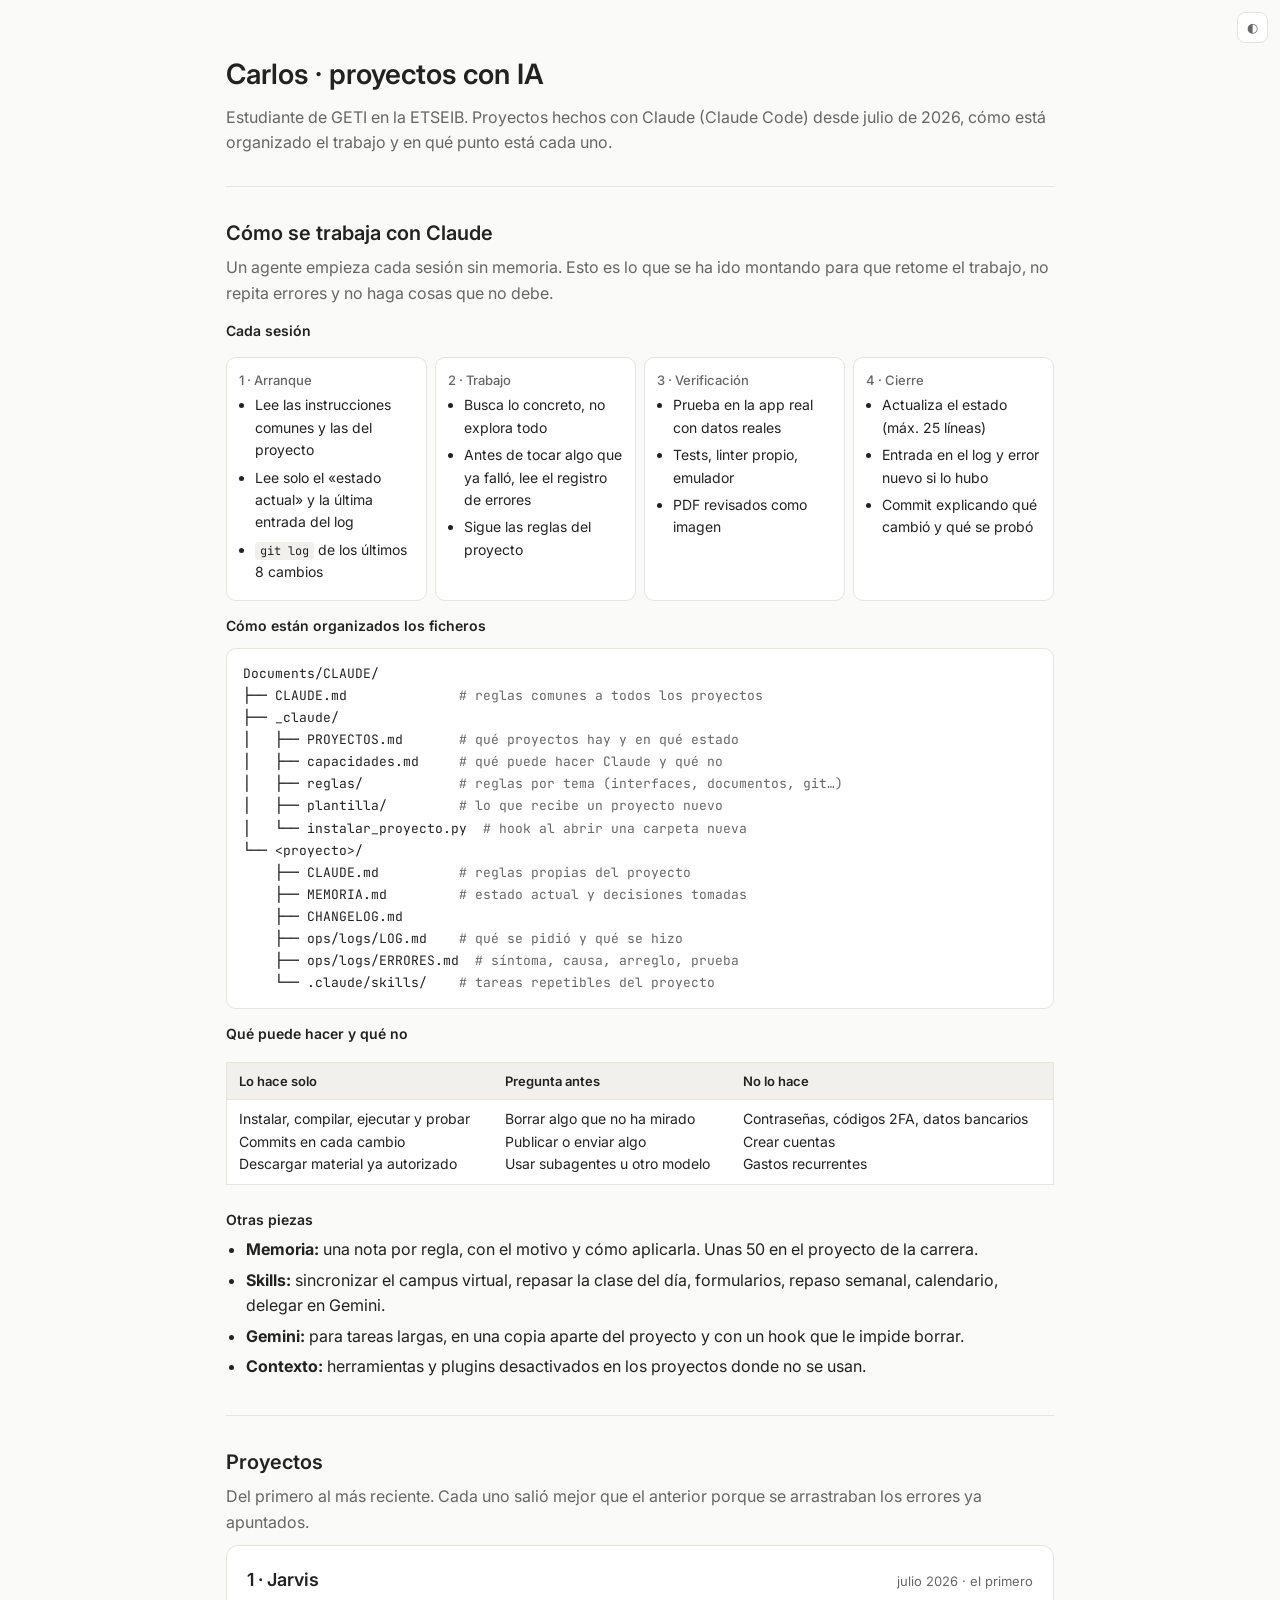
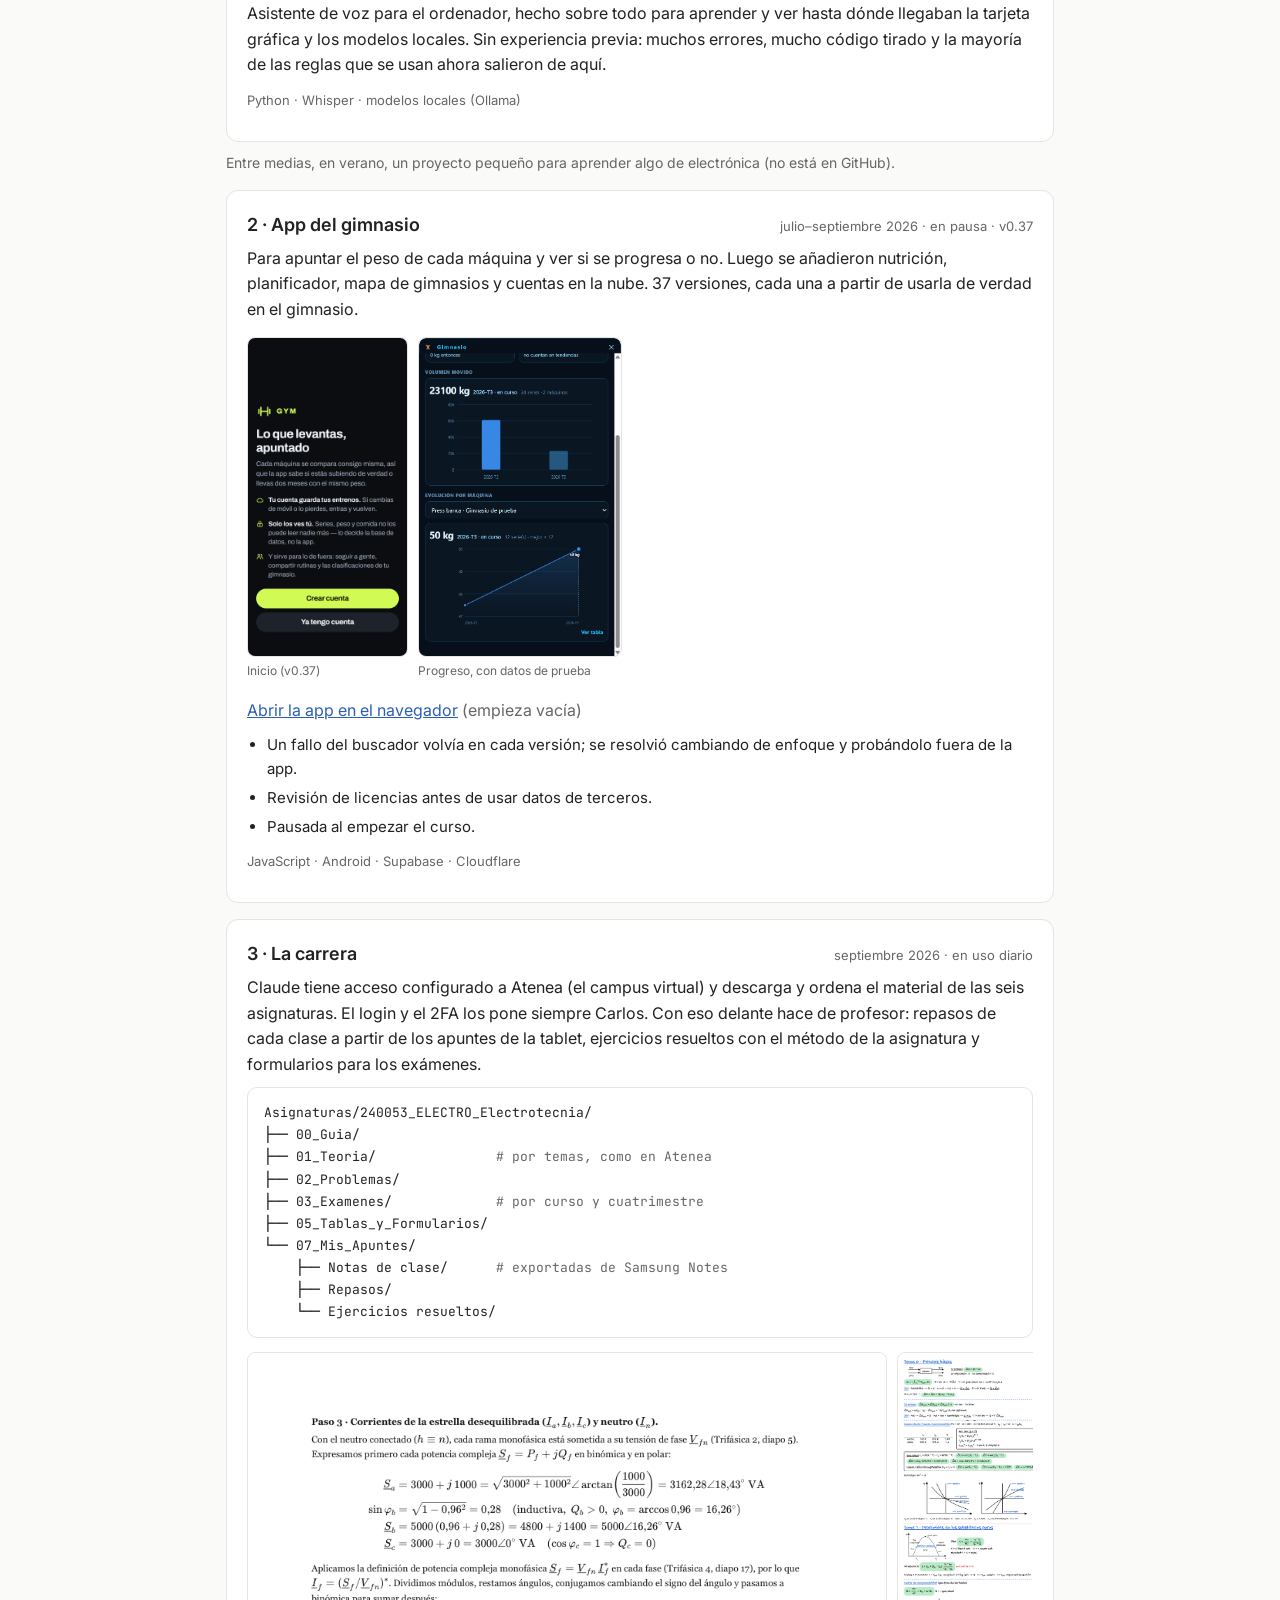
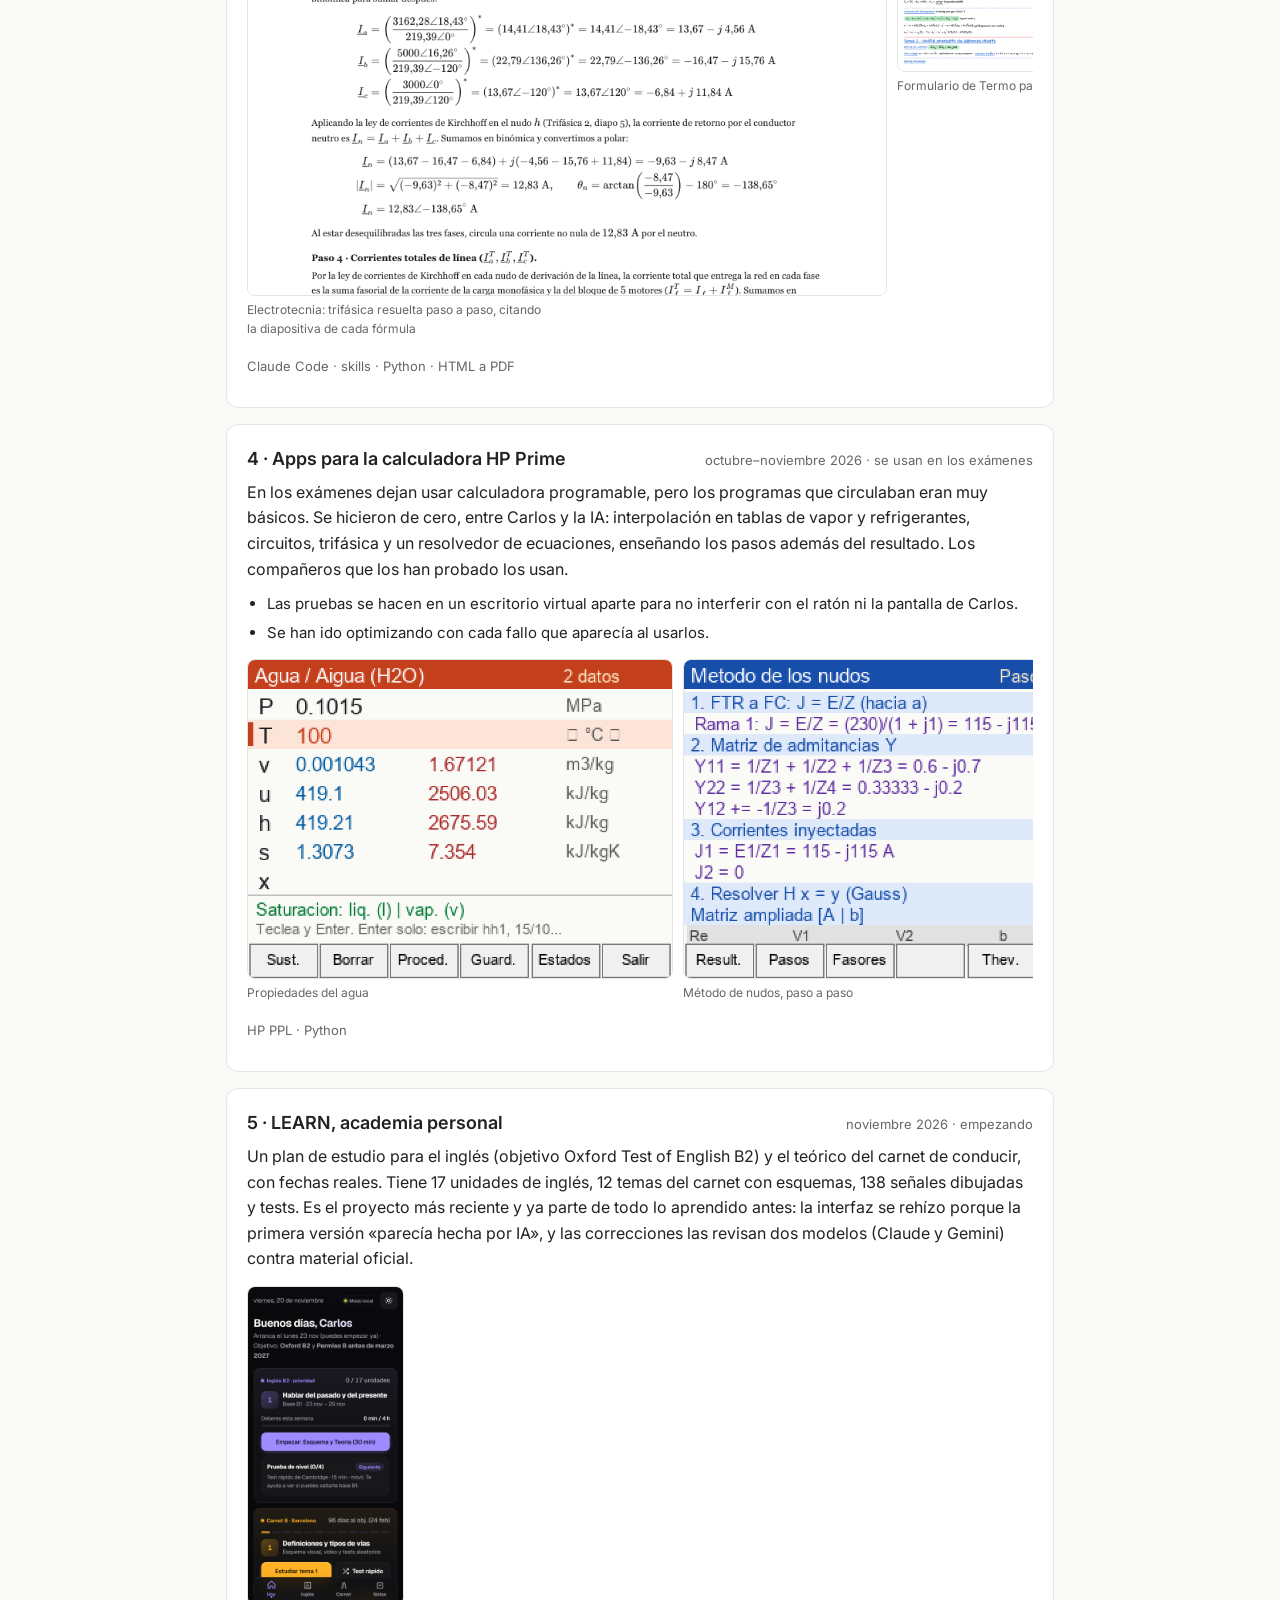
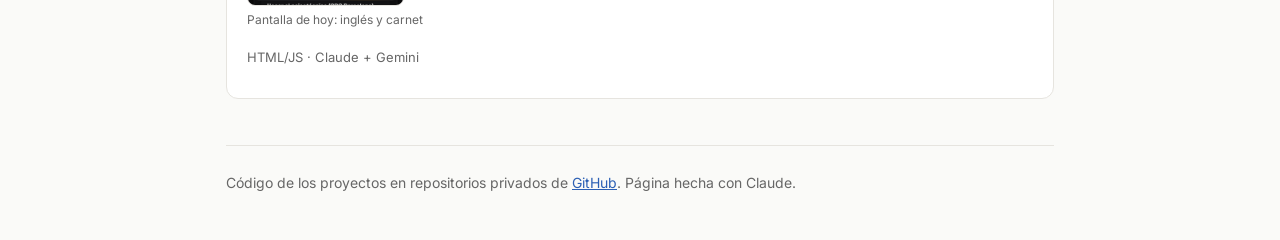
==== commit cb7e0efa: "Portfolio: añadida la academia LEARN (proyecto 5) con captura Co-Authored-By: Claude Opus 5.5 <norep" ====
--- a/index.html
+++ b/index.html
@@ -168,6 +168,13 @@
     </div>
     <p class="tech">HP PPL · Python</p>
   </div>
+
+  <div class="proj">
+    <div class="top"><h3>5 · LEARN, academia personal</h3><span class="estado">noviembre 2026 · empezando</span></div>
+    <p>Un plan de estudio para el inglés (objetivo Oxford Test of English B2) y el teórico del carnet de conducir, con fechas reales. Tiene 17 unidades de inglés, 12 temas del carnet con esquemas, 138 señales dibujadas y tests. Es el proyecto más reciente y ya parte de todo lo aprendido antes: la interfaz se rehízo porque la primera versión «parecía hecha por IA», y las correcciones las revisan dos modelos (Claude y Gemini) contra material oficial.</p>
+    <div class="fotos"><figure><img src="fotos/learn_1.png" alt="Pantalla de inicio de LEARN"><figcaption>Pantalla de hoy: inglés y carnet</figcaption></figure></div>
+    <p class="tech">HTML/JS · Claude + Gemini</p>
+  </div>
 </section>
 
 <footer>
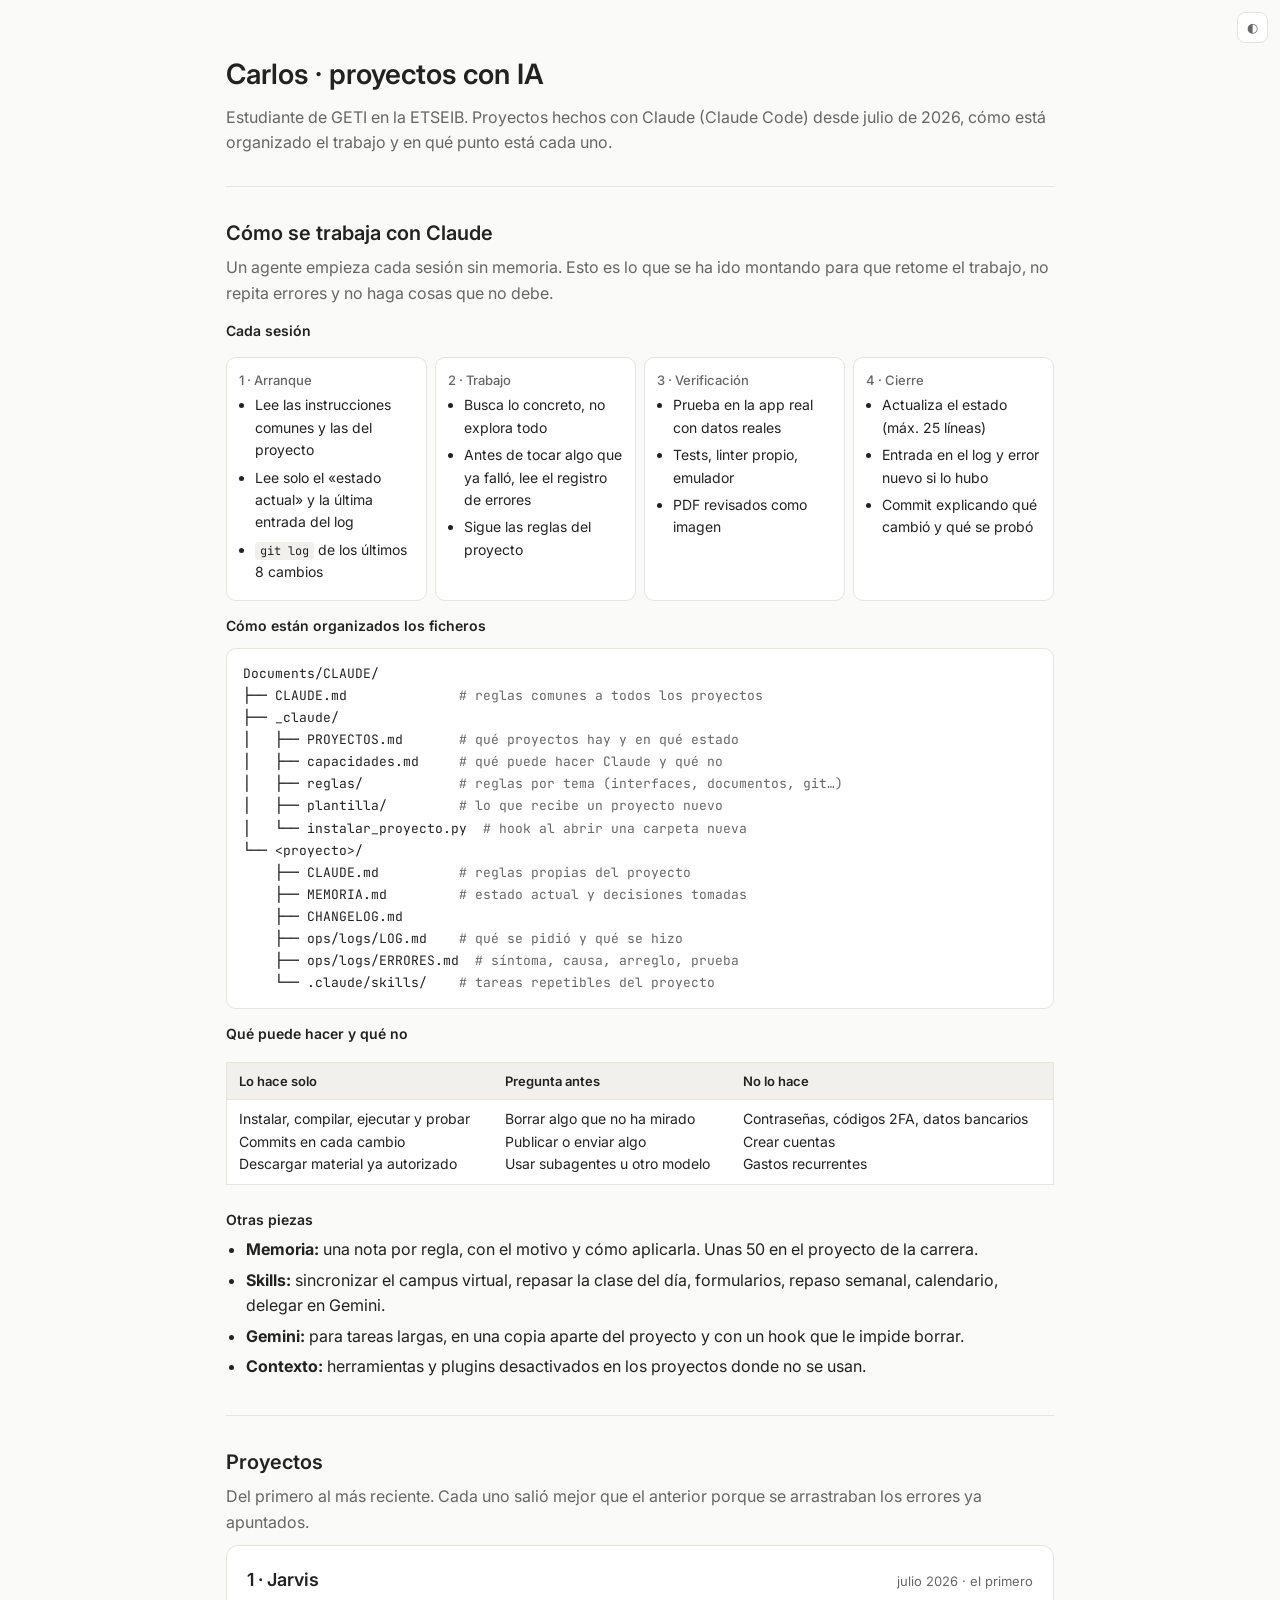
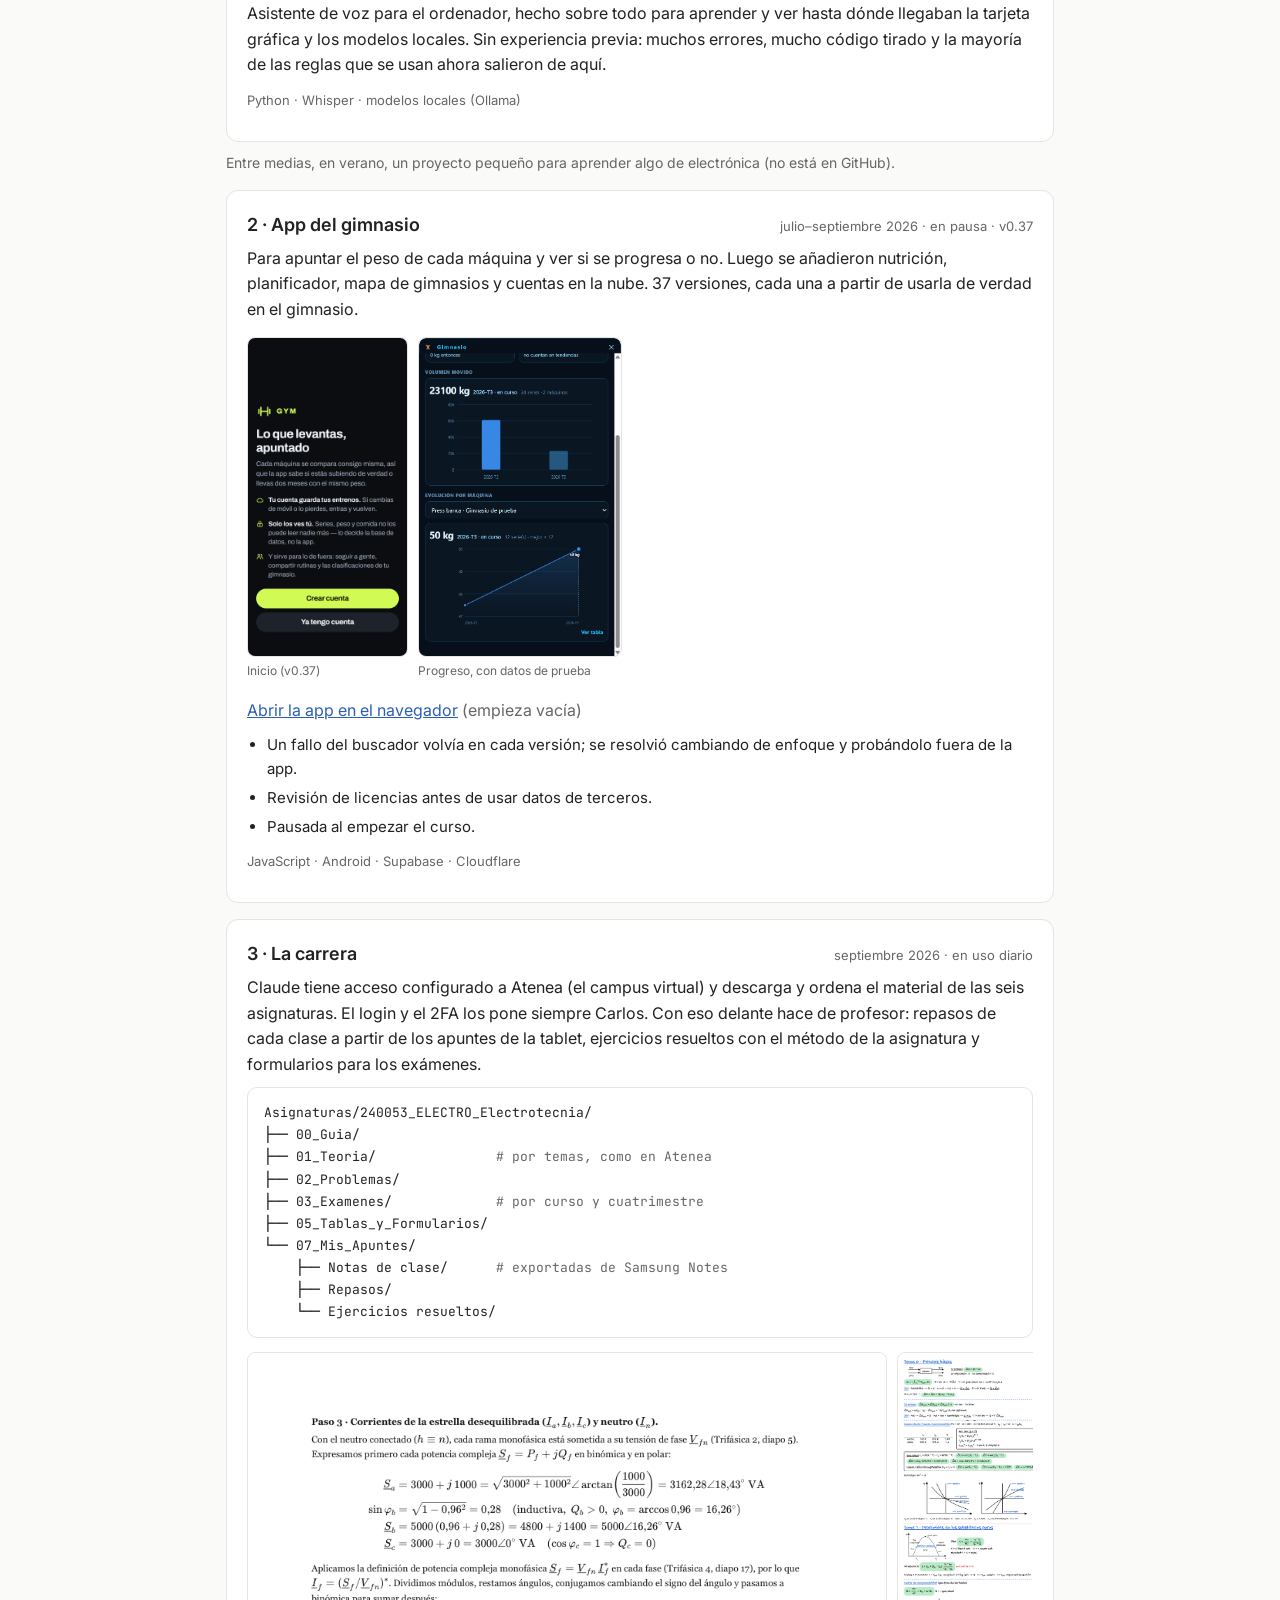
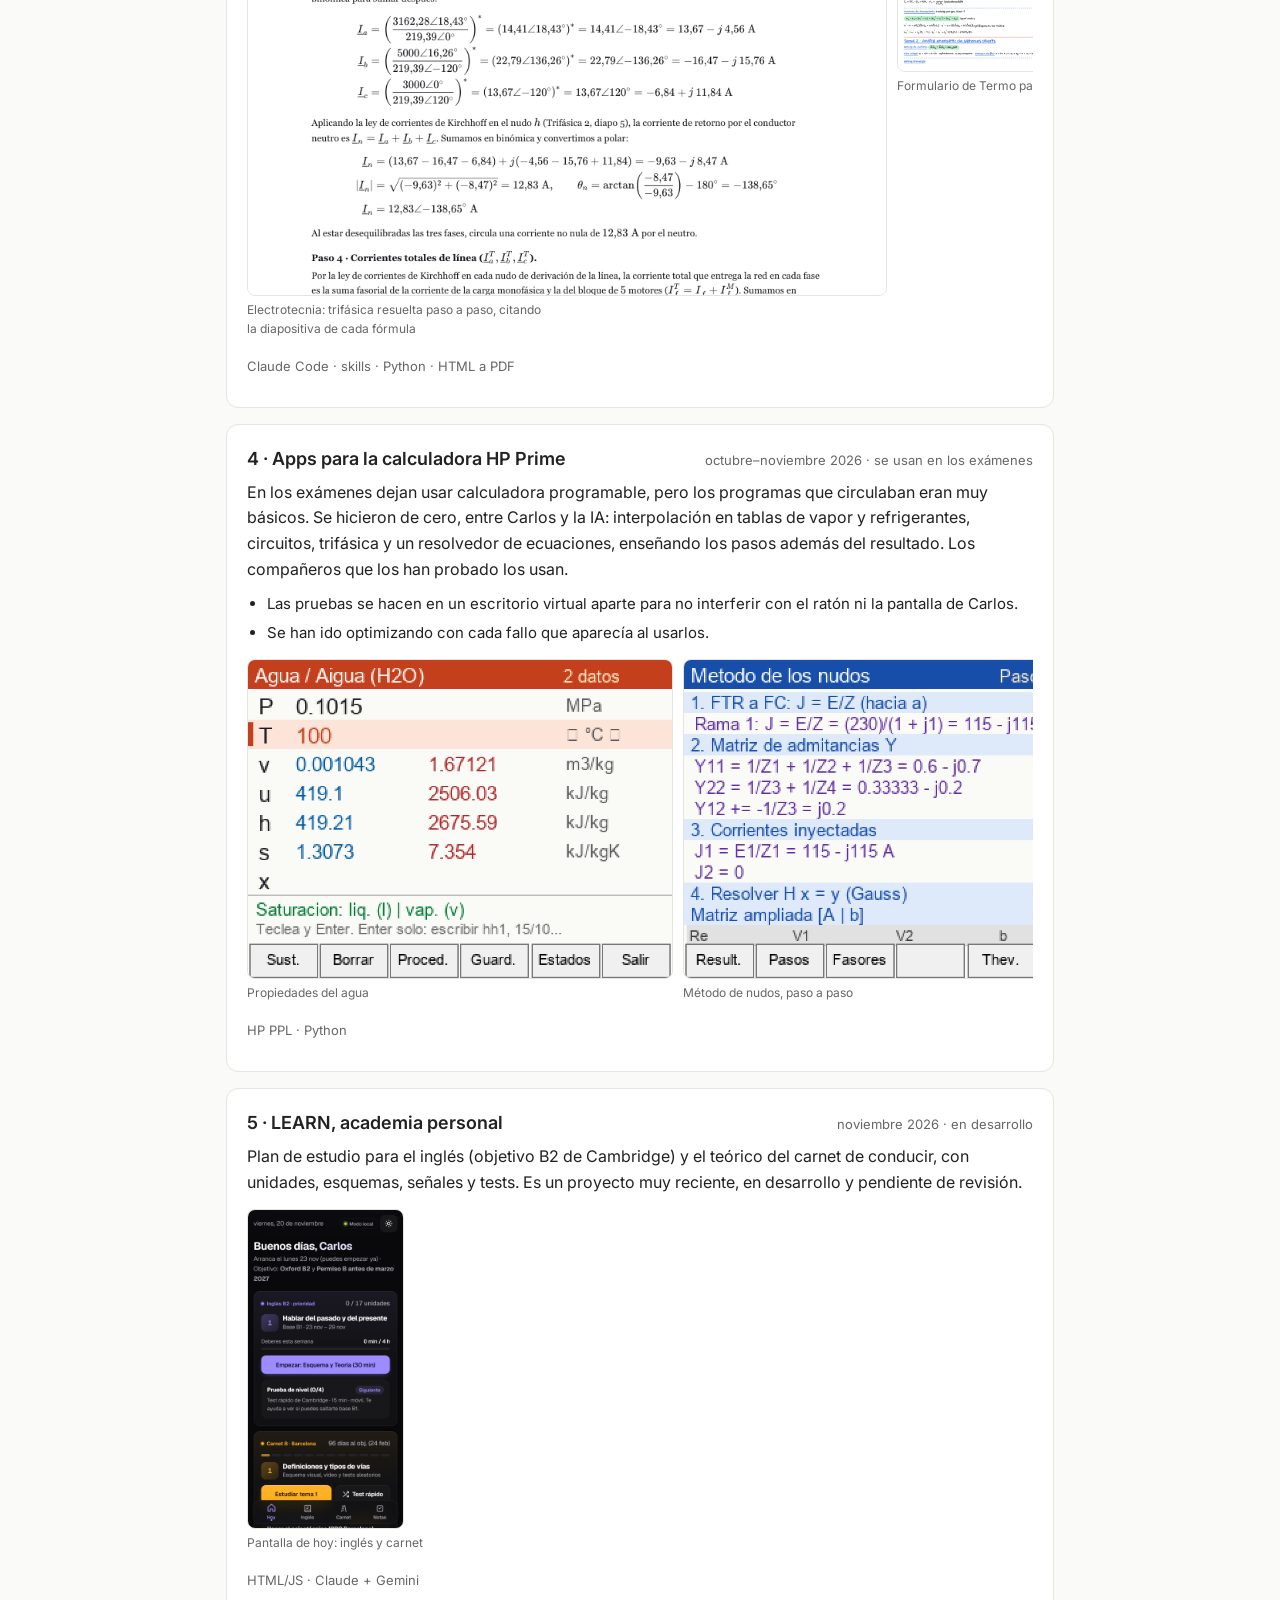
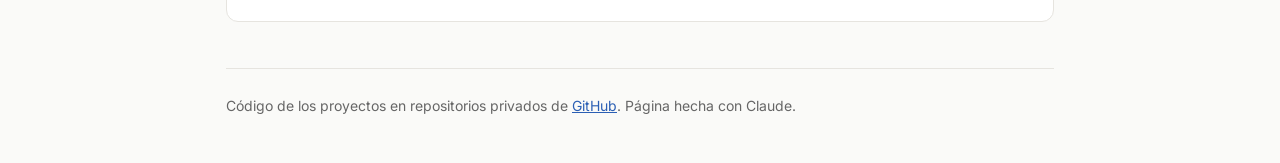
==== commit 516439fd: "Portfolio: LEARN descrito en breve (Cambridge B2, en desarrollo), sin hablar de sus cambios Co-Autho" ====
--- a/index.html
+++ b/index.html
@@ -170,8 +170,8 @@
   </div>
 
   <div class="proj">
-    <div class="top"><h3>5 · LEARN, academia personal</h3><span class="estado">noviembre 2026 · empezando</span></div>
-    <p>Un plan de estudio para el inglés (objetivo Oxford Test of English B2) y el teórico del carnet de conducir, con fechas reales. Tiene 17 unidades de inglés, 12 temas del carnet con esquemas, 138 señales dibujadas y tests. Es el proyecto más reciente y ya parte de todo lo aprendido antes: la interfaz se rehízo porque la primera versión «parecía hecha por IA», y las correcciones las revisan dos modelos (Claude y Gemini) contra material oficial.</p>
+    <div class="top"><h3>5 · LEARN, academia personal</h3><span class="estado">noviembre 2026 · en desarrollo</span></div>
+    <p>Plan de estudio para el inglés (objetivo B2 de Cambridge) y el teórico del carnet de conducir, con unidades, esquemas, señales y tests. Es un proyecto muy reciente, en desarrollo y pendiente de revisión.</p>
     <div class="fotos"><figure><img src="fotos/learn_1.png" alt="Pantalla de inicio de LEARN"><figcaption>Pantalla de hoy: inglés y carnet</figcaption></figure></div>
     <p class="tech">HTML/JS · Claude + Gemini</p>
   </div>
